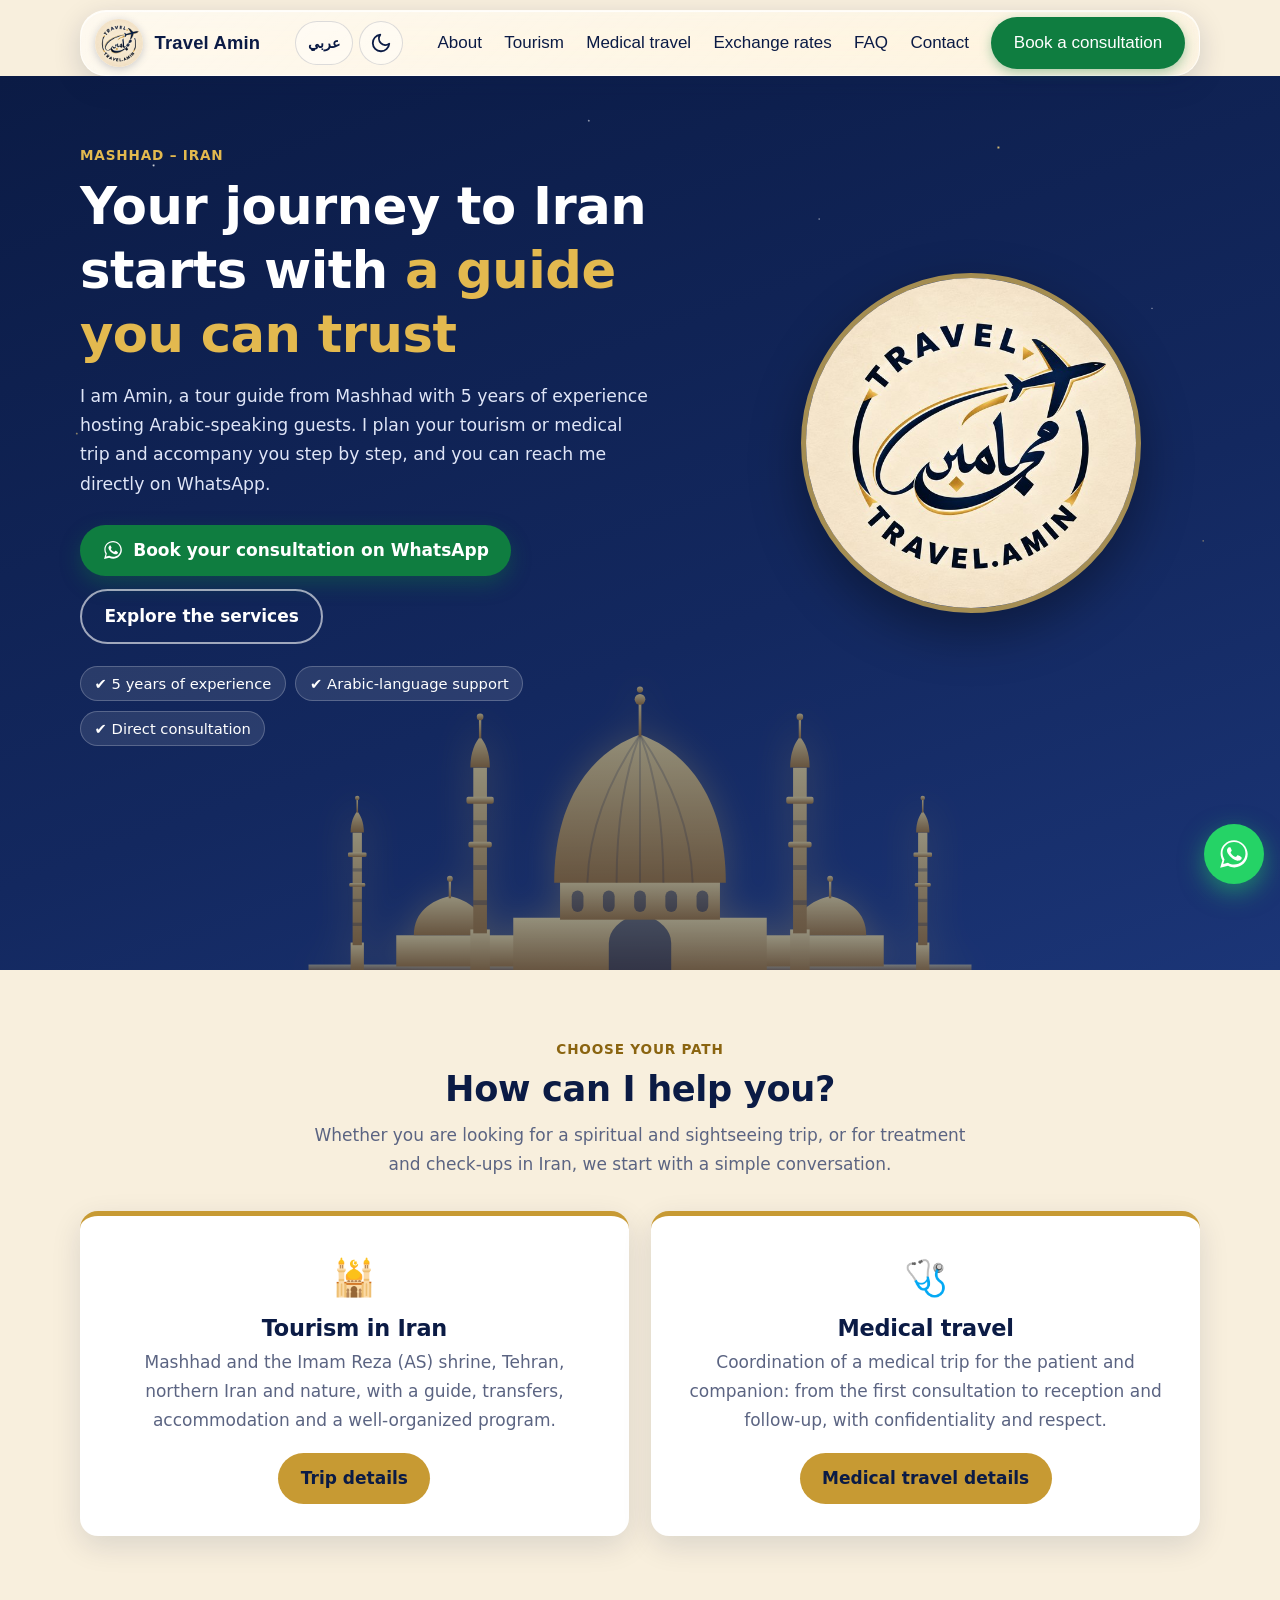
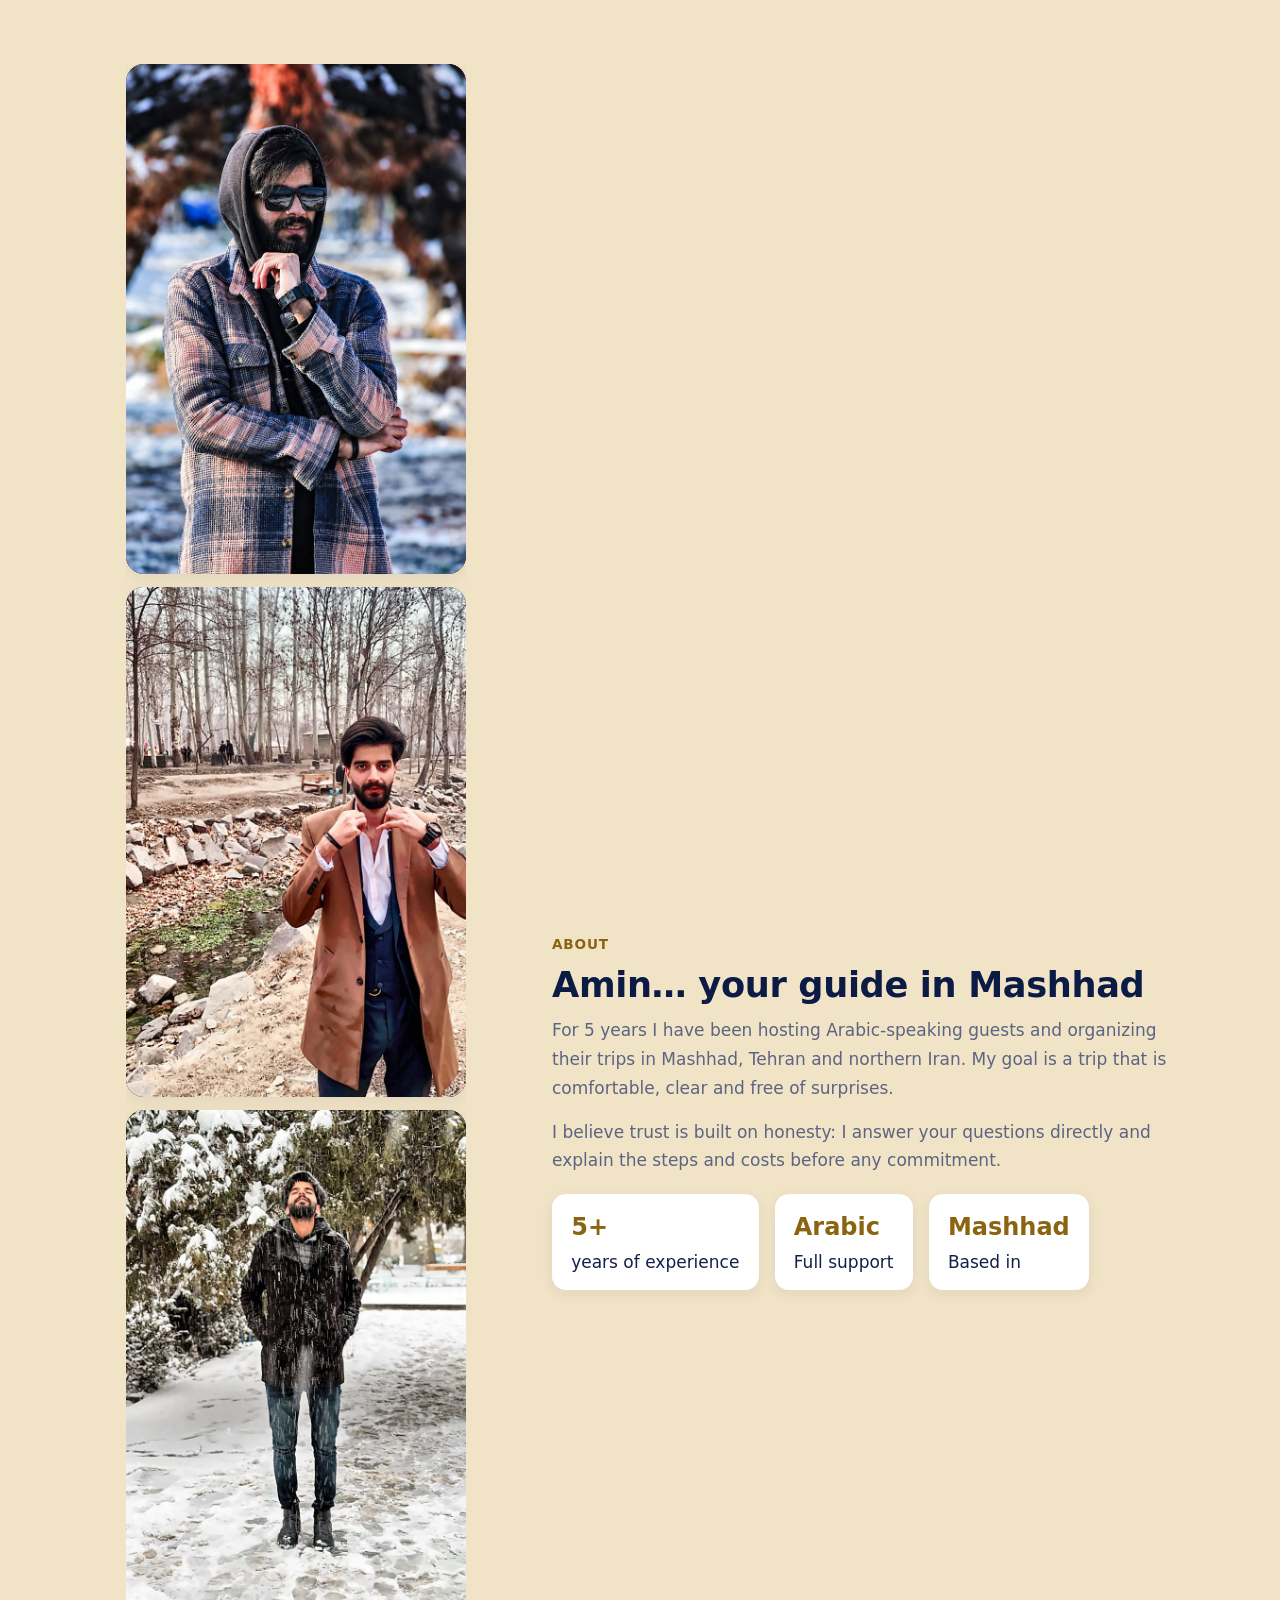
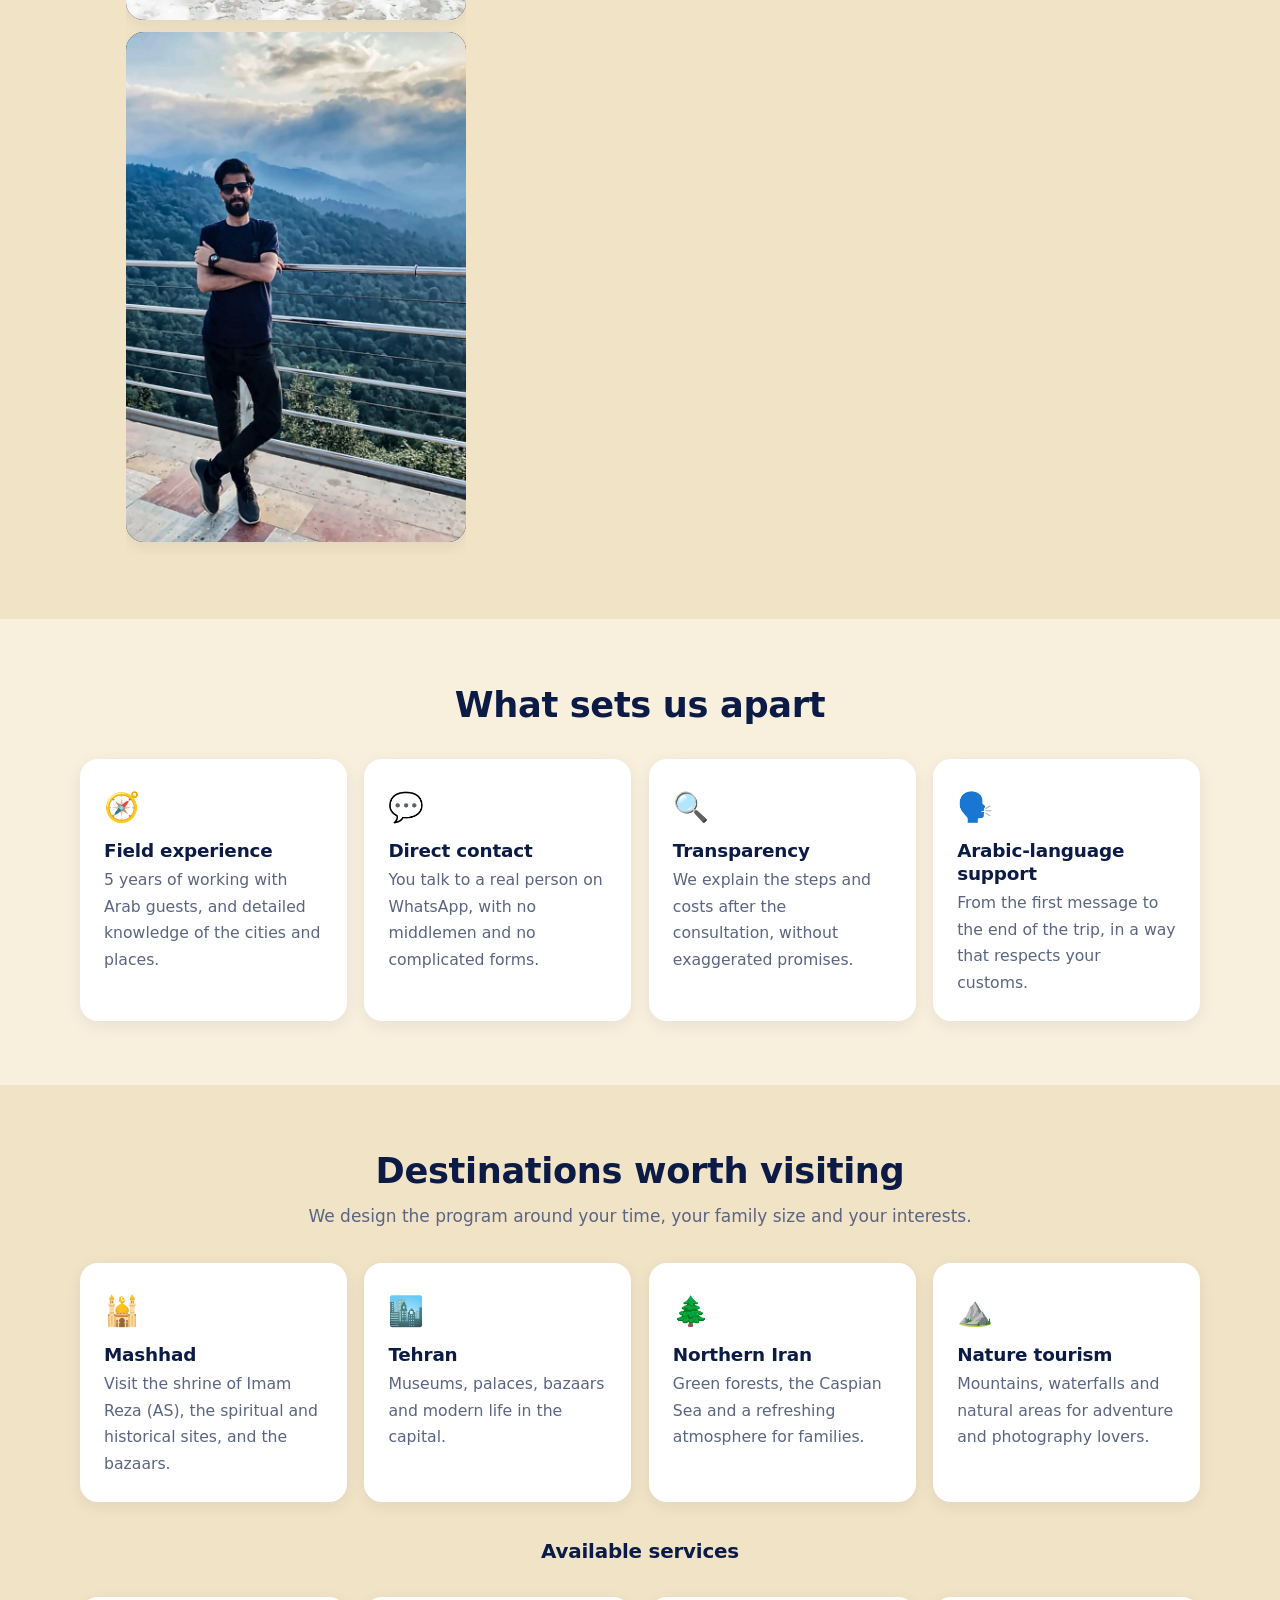
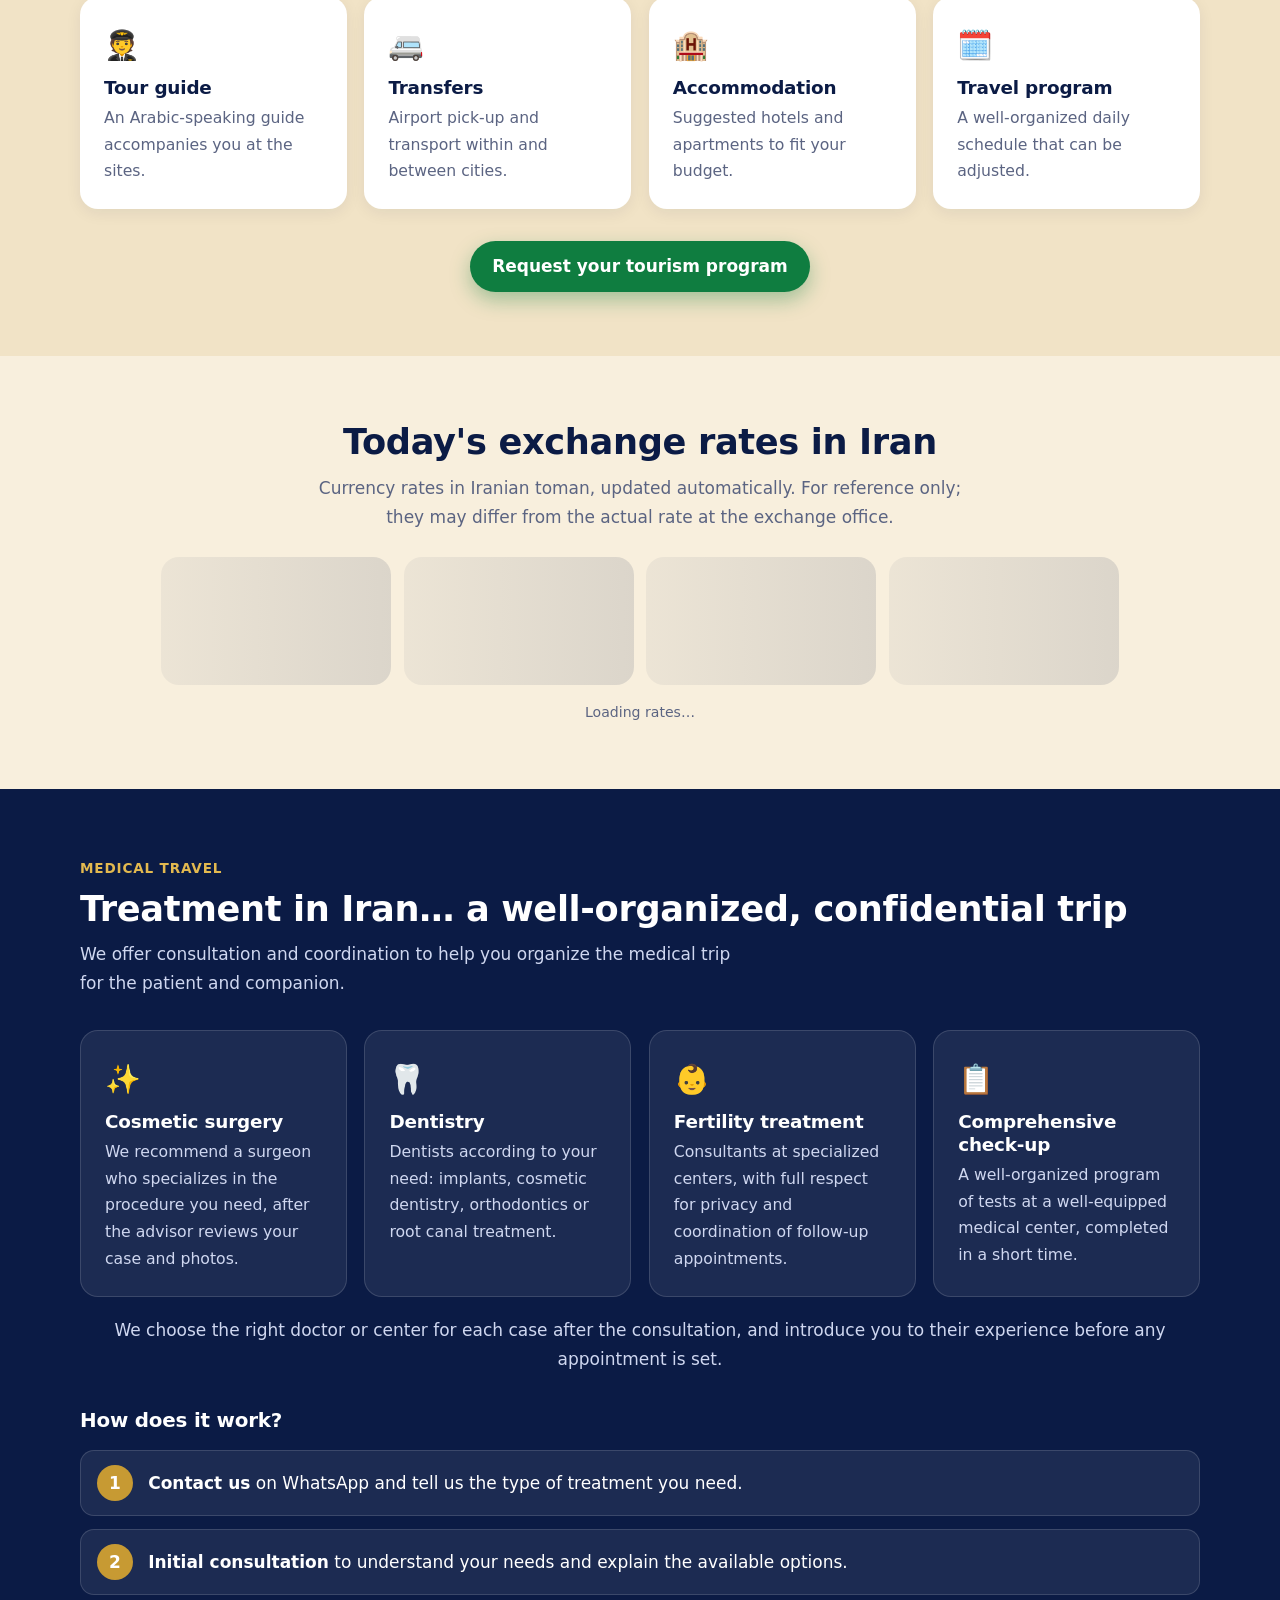
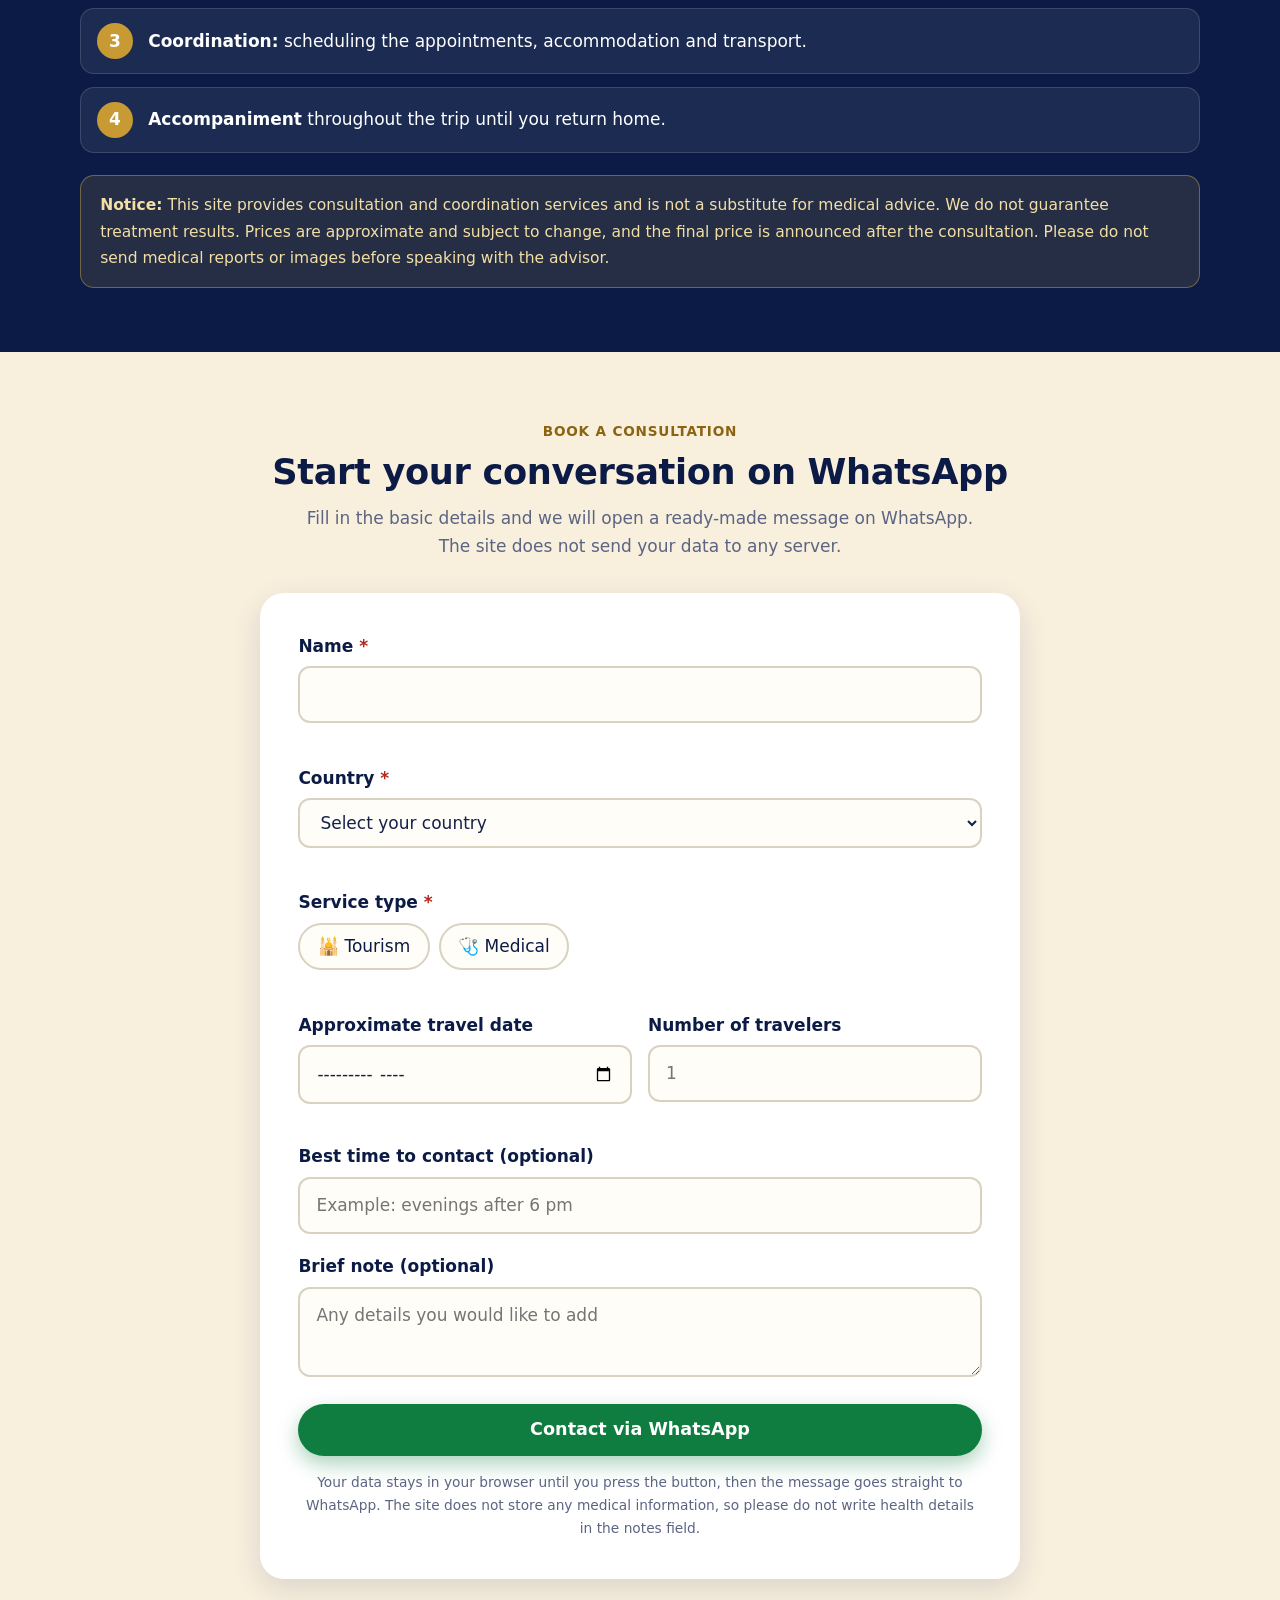
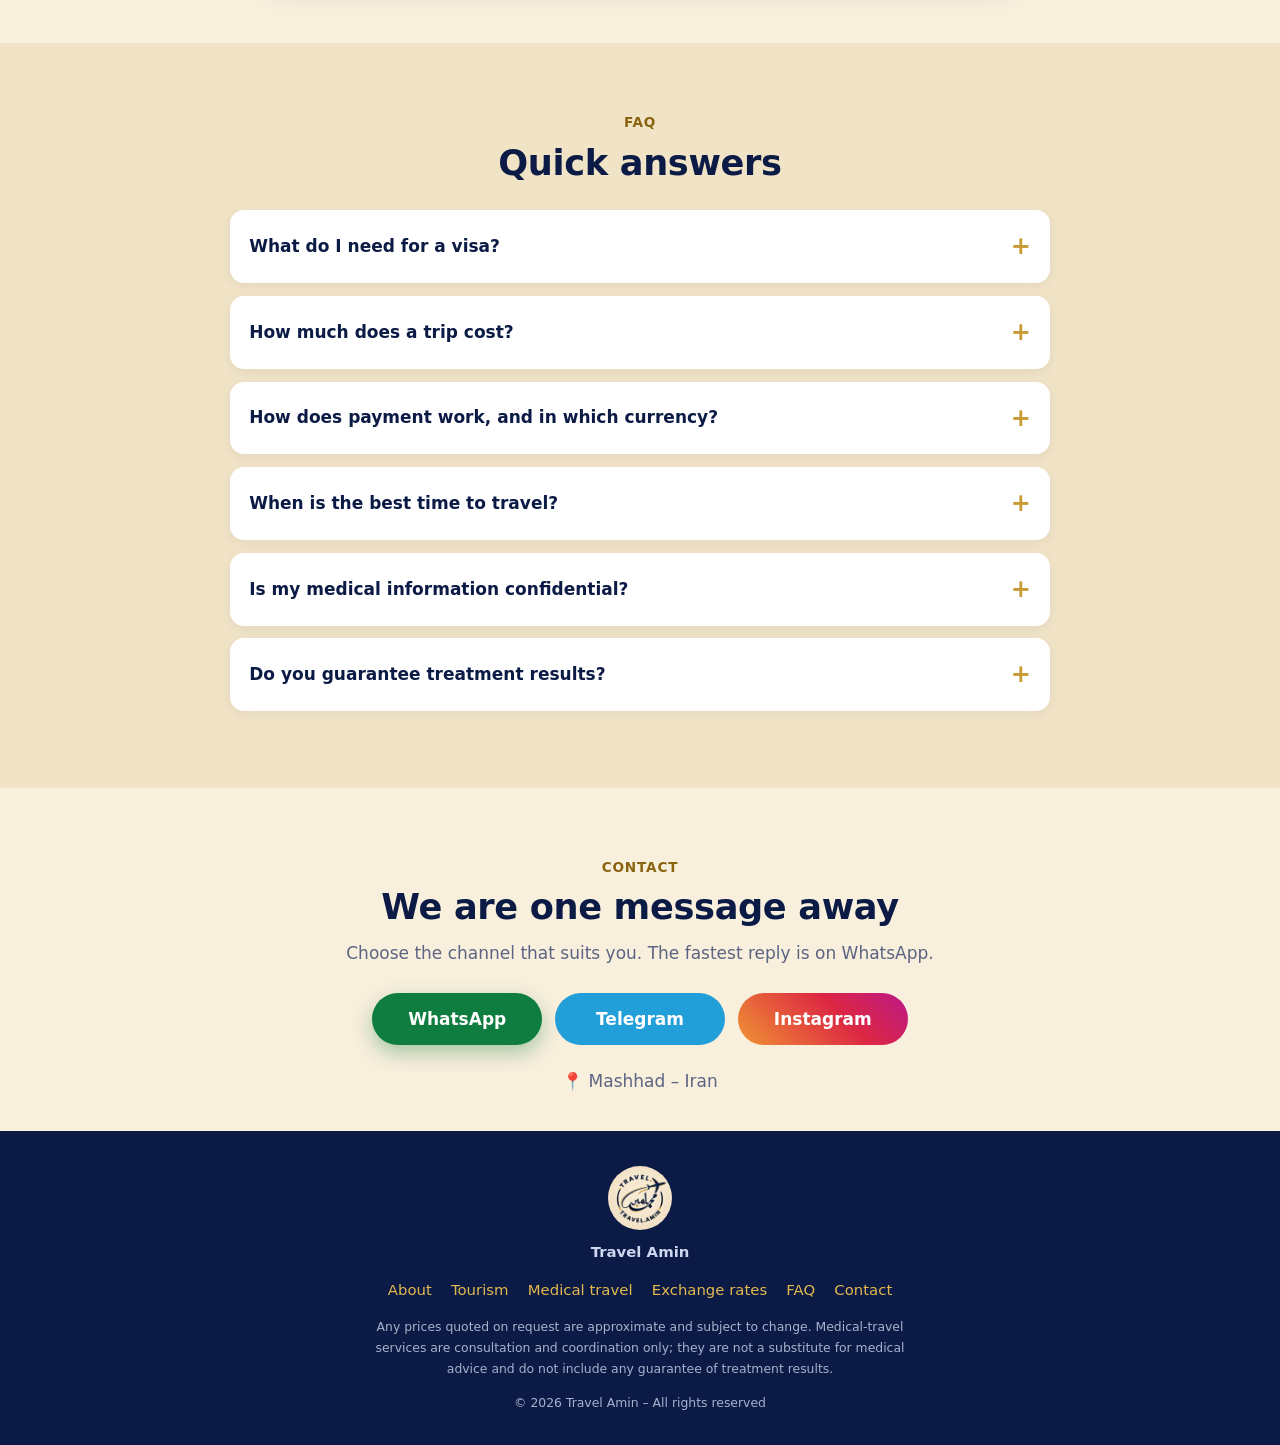
==== en/index.html @ a0639056 "Add files via upload" ====
<!doctype html>
<html lang="en" dir="ltr">
<head>
<meta charset="utf-8">
<meta name="google-site-verification" content="cm3eL5Jy6Xv6FcwjnSOEqMSKHyD1TACXFL0OjEvYumI" />
<meta http-equiv="Content-Security-Policy" content="default-src 'self'; script-src 'self'; style-src 'self' https://fonts.googleapis.com; font-src https://fonts.gstatic.com; img-src 'self' data:; connect-src 'self' https://travelamin-rate.mafia099x.workers.dev; base-uri 'self'; form-action 'none'; object-src 'none'">
<meta name="referrer" content="strict-origin-when-cross-origin">
<meta name="viewport" content="width=device-width, initial-scale=1, viewport-fit=cover">
<title>Tour Guide in Mashhad | Medical Travel in Iran – Travel Amin</title>
<meta name="description" content="Amin, a tour guide from Mashhad with 5 years of experience. Tourism and medical travel in Iran for Arabic-speaking travelers, with direct consultation on WhatsApp.">
<link rel="canonical" href="https://travel4iran.github.io/Travel-Amin/en/" />
<link rel="alternate" hreflang="ar" href="https://travel4iran.github.io/Travel-Amin/">
<link rel="alternate" hreflang="en" href="https://travel4iran.github.io/Travel-Amin/en/">
<link rel="alternate" hreflang="x-default" href="https://travel4iran.github.io/Travel-Amin/">
<meta property="og:type" content="website">
<meta property="og:title" content="Travel Amin | Tourism & Medical Travel in Iran">
<meta property="og:description" content="Plan your tourism or medical trip to Iran with a guide from Mashhad, and get in touch directly on WhatsApp.">
<meta property="og:url" content="https://travel4iran.github.io/Travel-Amin/en/">
<meta property="og:site_name" content="Travel Amin">
<meta property="og:image" content="https://travel4iran.github.io/Travel-Amin/assets/img/og.jpg">
<meta property="og:image:width" content="1200">
<meta property="og:image:height" content="630">
<meta property="og:image:alt" content="Travel Amin – Tour guide in Mashhad">
<meta name="twitter:card" content="summary_large_image">
<meta name="twitter:title" content="Travel Amin | Tourism & Medical Travel in Iran">
<meta name="twitter:description" content="Plan your tourism or medical trip to Iran with a guide from Mashhad, and get in touch directly on WhatsApp.">
<meta name="twitter:image" content="https://travel4iran.github.io/Travel-Amin/assets/img/og.jpg">
<meta property="og:locale" content="en_US">
<meta property="og:locale:alternate" content="ar_AR">
<meta name="theme-color" content="#0B1B45" id="metaTheme">
<script src="../assets/js/theme-init.js?v=20261108"></script>
<link rel="icon" type="image/png" href="../assets/img/favicon.png">
<link rel="apple-touch-icon" href="../assets/img/apple-touch-icon.png">
<link rel="preconnect" href="https://fonts.googleapis.com">
<link rel="preconnect" href="https://fonts.gstatic.com" crossorigin>
<link href="https://fonts.googleapis.com/css2?family=Plus+Jakarta+Sans:wght@400;500;700;800&family=Tajawal:wght@400;500;700;800&display=swap" rel="stylesheet">
<script type="application/ld+json">
{
  "@context": "https://schema.org",
  "@graph": [
    {
      "@type": "TravelAgency",
      "@id": "https://travel4iran.github.io/Travel-Amin/en/#agency",
      "name": "Travel Amin",
      "alternateName": "Travel.Amin",
      "description": "Tourism and medical-travel services in Iran for Arabic-speaking travelers",
      "url": "https://travel4iran.github.io/Travel-Amin/en/",
      "logo": "https://travel4iran.github.io/Travel-Amin/assets/img/logo.jpg",
      "image": "https://travel4iran.github.io/Travel-Amin/assets/img/og.jpg",
      "knowsLanguage": "ar",
      "telephone": "+989395464608",
      "contactPoint": {
        "@type": "ContactPoint",
        "contactType": "customer service",
        "telephone": "+989395464608",
        "availableLanguage": "Arabic"
      },
      "areaServed": "IR",
      "address": {
        "@type": "PostalAddress",
        "addressLocality": "Mashhad",
        "addressCountry": "IR"
      },
      "sameAs": [
        "https://instagram.com/travel.amin",
        "https://t.me/travel_amin"
      ]
    },
    {
      "@type": "Person",
      "@id": "https://travel4iran.github.io/Travel-Amin/en/#person",
      "name": "Amin",
      "jobTitle": "Tour guide",
      "worksFor": {
        "@id": "https://travel4iran.github.io/Travel-Amin/en/#agency"
      }
    }
  ]
}
</script>
  <script type="application/ld+json">
{
  "@context": "https://schema.org",
  "@type": "FAQPage",
  "mainEntity": [
    {
      "@type": "Question",
      "name": "What do I need for a visa?",
      "acceptedAnswer": {
        "@type": "Answer",
        "text": "Entry requirements vary by nationality and may change, so we explain what is required for your country when you get in touch and help you prepare the documents."
      }
    },
    {
      "@type": "Question",
      "name": "How much does a trip cost?",
      "acceptedAnswer": {
        "@type": "Answer",
        "text": "We do not list fixed prices on the site because the cost depends on the duration, the services and the number of people. We will send you a clear offer on WhatsApp after the consultation."
      }
    },
    {
      "@type": "Question",
      "name": "How does payment work, and in which currency?",
      "acceptedAnswer": {
        "@type": "Answer",
        "text": "We agree on the payment method and currency clearly with you once the program is settled, and before any commitment."
      }
    },
    {
      "@type": "Question",
      "name": "When is the best time to travel?",
      "acceptedAnswer": {
        "@type": "Answer",
        "text": "It depends on the destination and the type of trip. Tell us what you prefer and we will suggest the most suitable time."
      }
    },
    {
      "@type": "Question",
      "name": "Is my medical information confidential?",
      "acceptedAnswer": {
        "@type": "Answer",
        "text": "We respect your privacy. The site does not store any medical information, and we ask you not to send reports or images before speaking with the advisor on WhatsApp."
      }
    },
    {
      "@type": "Question",
      "name": "Do you guarantee treatment results?",
      "acceptedAnswer": {
        "@type": "Answer",
        "text": "No. We provide consultation and coordination only; medical decisions and results are the responsibility of the treating doctor and center."
      }
    }
  ]
}
</script>
<link rel="stylesheet" href="../assets/css/style.css?v=20261108">
</head>
<body>
<div id="intro" role="status" aria-live="polite" aria-label="Preparing your trip" dir="ltr">
  <button class="in-skip" id="inSkip" type="button" dir="ltr">Skip</button>
  <div class="in-stars"></div>
  <div class="in-stage in-route" id="inRoute">
    <div class="in-logo" id="inLogoWrap">
      <svg viewBox="0 0 120 120" aria-hidden="true"><circle cx="60" cy="60" r="56" fill="none" stroke="rgba(255,255,255,.16)" stroke-width="3"/><circle id="inRing" cx="60" cy="60" r="56" fill="none" stroke="#E3B94F" stroke-width="3.5" stroke-linecap="round" stroke-dasharray="351.86" stroke-dashoffset="351.86" transform="rotate(-90 60 60)"/></svg>
      <img id="inLogo" src="../assets/img/logo.jpg" alt="Travel Amin" width="90" height="90">
    </div>
    <p class="in-title" id="inTitle" dir="ltr">Preparing your trip to Iran…</p>
    <div class="in-cards">
      <div class="ap ap-from" dir="ltr"><span class="ap-lab">Departure</span><b class="ap-code" id="fromCode">---</b><span class="ap-name" id="fromName"></span><span class="ap-time" id="fromTime">--:--</span></div>
      <div class="ap ap-to" id="toCard" dir="ltr"><span class="ap-lab">Arrival</span><b class="ap-code" id="toCode">MHD</b><span class="ap-name" id="toName">Mashhad International Airport</span><span class="ap-time" id="toTime">--:--</span></div>
    </div>
    <svg class="in-path" viewBox="0 0 360 150" aria-hidden="true">
      <path id="inArc" d="M24 122 Q180 -38 336 122" fill="none" stroke="rgba(255,255,255,.28)" stroke-width="2" stroke-dasharray="3 7" stroke-linecap="round"/>
      <path id="inTrail" d="M24 122 Q180 -38 336 122" fill="none" stroke="#E3B94F" stroke-width="3" stroke-linecap="round"/>
      <circle cx="24" cy="122" r="5" fill="#F3D27A"/><circle cx="336" cy="122" r="5" fill="none" stroke="#F3D27A" stroke-width="2"/>
      <g id="inPlane"><path d="M-11 0 L-4 -2.2 L-1 -10 L3 -10 L1.6 -2.2 L10 -1.2 L13 0 L10 1.2 L1.6 2.2 L3 10 L-1 10 L-4 2.2 Z" fill="#fff"/></g>
    </svg>
    <div class="in-pct"><span id="inNum">0</span><small>%</small></div>
    <div class="in-bar"><i id="inBar"></i></div>
  </div>
  <div class="in-stage in-pass" aria-hidden="true">
    <div class="pp" id="pp">
      <div class="pp-page">
        <div class="pp-h">VISAS</div>
        <div class="pp-ln"></div><div class="pp-ln s"></div><div class="pp-ln"></div>
        <div class="stamp" id="stamp"><div class="s1">IRAN</div><div class="s2">ENTRY</div><div class="s3">MASHHAD INT'L AIRPORT</div><div class="s4" id="stampDate">--</div></div>
        <div class="pp-mrz">P&lt;TRAVEL&lt;&lt;AMIN&lt;&lt;&lt;&lt;&lt;&lt;&lt;&lt;&lt;&lt;&lt;&lt;&lt;&lt;&lt;&lt;&lt;<br>MHD0000000&lt;0IRN&lt;&lt;&lt;&lt;&lt;&lt;&lt;&lt;&lt;&lt;&lt;&lt;&lt;&lt;&lt;</div>
      </div>
      <div class="pp-cover">
        <img id="ppLogo" class="pp-logo" alt="Travel Amin Logo" width="96" height="96">
        <b>PASSPORT</b><span>Travel Passport</span>
      </div>
    </div>
    <p class="in-welcome" dir="ltr">Welcome to Iran</p>
  </div>
</div>

<a class="skip" href="#main">Skip to content</a>

<header class="site">
  <div class="container nav">
    <a class="brand" href="#top" aria-label="Travel Amin – Home">
      <img src="../assets/img/logo.jpg" alt="Travel Amin logo" width="48" height="48">
      <span>Travel Amin</span>
    </a>
    <div class="nav-actions">
      <a class="lang-btn" id="langBtn" href="../?lang=ar" hreflang="ar" lang="ar" aria-label="النسخة العربية">عربي</a>
      <button class="theme-btn" id="themeBtn" type="button" aria-label="Toggle dark mode" aria-pressed="false">
        <svg class="moon" width="22" height="22" viewBox="0 0 24 24" fill="none" stroke="currentColor" stroke-width="2" stroke-linecap="round" stroke-linejoin="round" aria-hidden="true"><path d="M21 12.8A9 9 0 1 1 11.2 3a7 7 0 0 0 9.8 9.8z"/></svg>
        <svg class="sun" width="22" height="22" viewBox="0 0 24 24" fill="none" stroke="currentColor" stroke-width="2" stroke-linecap="round" aria-hidden="true"><circle cx="12" cy="12" r="4"/><path d="M12 2v2M12 20v2M4.900 4.900l1.400 1.400M17.700 17.700l1.400 1.400M2 12h2M20 12h2M4.900 19.100l1.400-1.400M17.700 6.300l1.400-1.400"/></svg>
      </button>
      <button class="burger" id="burger" aria-label="Menu" aria-expanded="false" aria-controls="menu"><span></span></button>
    </div>
    <ul class="menu" id="menu">
  <li><a href="#about">About</a></li>
  <li><a href="#tourism">Tourism</a></li>
  <li><a href="#medical">Medical travel</a></li>
  <li><a href="#rates">Exchange rates</a></li>
  <li><a href="#faq">FAQ</a></li>
  <li><a href="#contact">Contact</a></li>
  <li><a class="btn btn-wa" href="#booking" data-wa-open>Book a consultation</a></li>
    </ul>
  </div>
</header>

<main id="main">
<!-- HERO -->
<section class="hero" id="top">
  <svg class="skyline" viewBox="0 0 800 304" aria-hidden="true" focusable="false" xmlns="http://www.w3.org/2000/svg">
  <defs>
    <linearGradient id="gd" x1="0" y1="0" x2="0" y2="1"><stop offset="0" stop-color="#FBE08A"/><stop offset="1" stop-color="#A9751F"/></linearGradient>
    <g id="mnr">
      <rect x="-10" y="262" width="20" height="42" fill="url(#gd)"/>
      <rect x="-7" y="96" width="14" height="170" fill="url(#gd)"/>
      <rect x="-7" y="150" width="14" height="5" fill="#0A1330" opacity=".28"/>
      <rect x="-7" y="196" width="14" height="5" fill="#0A1330" opacity=".28"/>
      <rect x="-7" y="232" width="14" height="5" fill="#0A1330" opacity=".28"/>
      <rect x="-14" y="126" width="28" height="7" rx="2" fill="url(#gd)"/>
      <rect x="-12" y="172" width="24" height="6" rx="2" fill="url(#gd)"/>
      <path d="M-10 96 C-10 80 -5 70 0 64 C5 70 10 80 10 96 Z" fill="url(#gd)"/>
      <rect x="-1.2" y="46" width="2.4" height="20" fill="url(#gd)"/>
      <circle cx="0" cy="44" r="3.4" fill="url(#gd)"/>
    </g>
  </defs>
  <!-- ground -->
  <rect x="60" y="298" width="680" height="6" fill="url(#gd)" opacity=".7"/>
  <!-- outer minarets -->
  <use href="#mnr" transform="translate(110 304) scale(.68) translate(0 -304)"/>
  <use href="#mnr" transform="translate(690 304) scale(.68) translate(0 -304)"/>
  <!-- side wings + small domes -->
  <rect x="150" y="268" width="130" height="32" fill="url(#gd)"/>
  <rect x="520" y="268" width="130" height="32" fill="url(#gd)"/>
  <path d="M168 268 C168 244 186 232 205 228 C224 232 242 244 242 268 Z" fill="url(#gd)"/>
  <path d="M558 268 C558 244 576 232 595 228 C614 232 632 244 632 268 Z" fill="url(#gd)"/>
  <rect x="203.8" y="212" width="2.4" height="18" fill="url(#gd)"/><circle cx="205" cy="210" r="3" fill="url(#gd)"/>
  <rect x="593.8" y="212" width="2.4" height="18" fill="url(#gd)"/><circle cx="595" cy="210" r="3" fill="url(#gd)"/>
  <!-- main minarets -->
  <use href="#mnr" transform="translate(236 0)"/>
  <use href="#mnr" transform="translate(564 0)"/>
  <!-- central body + iwan -->
  <rect x="270" y="250" width="260" height="54" fill="url(#gd)"/>
  <path d="M368 304 V276 Q368 256 400 244 Q432 256 432 276 V304 Z" fill="#0A1330" opacity=".6"/>
  <!-- drum -->
  <rect x="318" y="212" width="164" height="40" fill="url(#gd)"/>
  <g fill="#0A1330" opacity=".5">
    <rect x="330" y="222" width="12" height="22" rx="6"/><rect x="362" y="222" width="12" height="22" rx="6"/>
    <rect x="394" y="222" width="12" height="22" rx="6"/><rect x="426" y="222" width="12" height="22" rx="6"/>
    <rect x="458" y="222" width="12" height="22" rx="6"/>
  </g>
  <!-- main dome -->
  <path d="M312 214 C312 130 350 80 400 62 C450 80 488 130 488 214 Z" fill="url(#gd)"/>
  <g fill="none" stroke="#0A1330" stroke-opacity=".2" stroke-width="2">
    <path d="M400 62 V214"/>
    <path d="M400 62 C382 108 376 160 376 214"/><path d="M400 62 C418 108 424 160 424 214"/>
    <path d="M400 62 C366 112 348 160 346 214"/><path d="M400 62 C434 112 452 160 454 214"/>
  </g>
  <rect x="398.6" y="28" width="2.8" height="36" fill="url(#gd)"/>
  <circle cx="400" cy="26" r="5.5" fill="url(#gd)"/>
  <circle cx="400" cy="16" r="3.2" fill="url(#gd)"/>
</svg>
  <div class="container hero-grid">
    <div>
      <span class="eyebrow u1">Mashhad – Iran</span>
      <h1>Your journey to Iran starts with <em>a guide you can trust</em></h1>
      <p>I am Amin, a tour guide from Mashhad with 5 years of experience hosting Arabic-speaking guests. I plan your tourism or medical trip and accompany you step by step, and you can reach me directly on WhatsApp.</p>
      <div class="cta">
        <a class="btn btn-wa" href="#booking" data-wa-open>
          <svg width="22" height="22" viewBox="0 0 32 32" fill="#fff" aria-hidden="true"><path d="M16 3C9 3 3.4 8.6 3.4 15.5c0 2.3.6 4.4 1.7 6.3L3 29l7.4-1.9c1.8 1 3.8 1.500 5.900 1.500h.1c6.900 0 12.500-5.600 12.500-12.500S23 3 16 3zm0 22.900c-1.900 0-3.700-.5-5.300-1.500l-.4-.2-4.400 1.100 1.200-4.300-.3-.4a10.300 10.300 0 0 1-1.600-5.500C5.200 9.300 10 4.800 16 4.800s10.800 4.600 10.800 10.700S21.900 25.900 16 25.900zm5.900-7.700c-.3-.2-1.900-.9-2.200-1-.3-.1-.5-.2-.7.200s-.8 1-1 1.200c-.2.200-.4.200-.7.100-.3-.2-1.400-.5-2.600-1.600-1-.9-1.600-1.900-1.800-2.300-.2-.3 0-.5.100-.7l.5-.6c.2-.2.200-.3.300-.5.100-.2.100-.4 0-.6l-1-2.300c-.2-.6-.5-.5-.7-.5h-.6c-.2 0-.6.100-.9.400s-1.200 1.200-1.200 2.800 1.200 3.300 1.400 3.500c.2.200 2.400 3.700 5.800 5.100.8.400 1.500.6 2 .7.800.3 1.600.2 2.200.1.700-.1 1.900-.8 2.200-1.500.3-.7.300-1.400.2-1.500-.1-.1-.3-.2-.7-.4z"/></svg>
          Book your consultation on WhatsApp</a>
        <a class="btn btn-line" href="#paths">Explore the services</a>
      </div>
      <div class="badges"><span>✔ 5 years of experience</span><span>✔ Arabic-language support</span><span>✔ Direct consultation</span></div>
    </div>
    <img class="hero-logo" fetchpriority="high" src="../assets/img/logo.jpg" alt="Travel Amin logo: an airplane and Arabic calligraphy" width="340" height="340">
  </div>
</section>

<!-- PATHS -->
<section id="paths">
  <div class="container center">
    <span class="eyebrow">Choose your path</span>
    <h2>How can I help you?</h2>
    <p class="lead">Whether you are looking for a spiritual and sightseeing trip, or for treatment and check-ups in Iran, we start with a simple conversation.</p>
    <div class="paths">
      <article class="path">
        <div class="ico" aria-hidden="true">🕌</div>
        <h3>Tourism in Iran</h3>
        <p>Mashhad and the Imam Reza (AS) shrine, Tehran, northern Iran and nature, with a guide, transfers, accommodation and a well-organized program.</p>
        <a class="btn btn-gold" href="#tourism">Trip details</a>
      </article>
      <article class="path">
        <div class="ico" aria-hidden="true">🩺</div>
        <h3>Medical travel</h3>
        <p>Coordination of a medical trip for the patient and companion: from the first consultation to reception and follow-up, with confidentiality and respect.</p>
        <a class="btn btn-gold" href="#medical">Medical travel details</a>
      </article>
    </div>
  </div>
</section>

<!-- ABOUT -->
<section class="alt" id="about">
  <div class="container about">
    <div class="pwrap"><div class="pstack">
      <figure class="card pcard"><img src="../assets/img/amin-1.jpg" alt="Amin – photo 1" width="340" height="510" draggable="false"></figure>
      <figure class="card pcard"><img src="../assets/img/amin-2.jpg" alt="Amin – photo 2" width="340" height="510" draggable="false" loading="lazy"></figure>
      <figure class="card pcard"><img src="../assets/img/amin-3.jpg" alt="Amin – photo 3" width="340" height="510" draggable="false" loading="lazy"></figure>
      <figure class="card pcard"><img src="../assets/img/amin-4.jpg" alt="Amin – photo 4" width="340" height="510" draggable="false" loading="lazy"></figure>
    </div></div>
    <div>
      <span class="eyebrow">About</span>
      <h2>Amin… your guide in Mashhad</h2>
      <p>For 5 years I have been hosting Arabic-speaking guests and organizing their trips in Mashhad, Tehran and northern Iran. My goal is a trip that is comfortable, clear and free of surprises.</p>
      <p>I believe trust is built on honesty: I answer your questions directly and explain the steps and costs before any commitment.</p>
      <div class="stats">
        <div class="stat"><b>5+</b>years of experience</div>
        <div class="stat"><b>Arabic</b>Full support</div>
        <div class="stat"><b>Mashhad</b>Based in</div>
      </div>
    </div>
  </div>
</section>

<!-- WHY -->
<section id="why">
  <div class="container center">
    <h2>What sets us apart</h2>
    <div class="grid g4 u2">
      <div class="card"><span class="ico" aria-hidden="true">🧭</span><h3>Field experience</h3><p>5 years of working with Arab guests, and detailed knowledge of the cities and places.</p></div>
      <div class="card"><span class="ico" aria-hidden="true">💬</span><h3>Direct contact</h3><p>You talk to a real person on WhatsApp, with no middlemen and no complicated forms.</p></div>
      <div class="card"><span class="ico" aria-hidden="true">🔍</span><h3>Transparency</h3><p>We explain the steps and costs after the consultation, without exaggerated promises.</p></div>
      <div class="card"><span class="ico" aria-hidden="true">🗣️</span><h3>Arabic-language support</h3><p>From the first message to the end of the trip, in a way that respects your customs.</p></div>
    </div>
  </div>
</section>

<!-- TOURISM -->
<section class="alt" id="tourism">
  <div class="container">
    <h2 class="u3">Destinations worth visiting</h2>
    <p class="lead u4">We design the program around your time, your family size and your interests.</p>
    <div class="grid g4">
      <div class="card"><span class="ico" aria-hidden="true">🕌</span><h3>Mashhad</h3><p>Visit the shrine of Imam Reza (AS), the spiritual and historical sites, and the bazaars.</p></div>
      <div class="card"><span class="ico" aria-hidden="true">🏙️</span><h3>Tehran</h3><p>Museums, palaces, bazaars and modern life in the capital.</p></div>
      <div class="card"><span class="ico" aria-hidden="true">🌲</span><h3>Northern Iran</h3><p>Green forests, the Caspian Sea and a refreshing atmosphere for families.</p></div>
      <div class="card"><span class="ico" aria-hidden="true">⛰️</span><h3>Nature tourism</h3><p>Mountains, waterfalls and natural areas for adventure and photography lovers.</p></div>
    </div>
    <h3 class="u5">Available services</h3>
    <div class="grid g4">
      <div class="card"><span class="ico" aria-hidden="true">🧑‍✈️</span><h3>Tour guide</h3><p>An Arabic-speaking guide accompanies you at the sites.</p></div>
      <div class="card"><span class="ico" aria-hidden="true">🚐</span><h3>Transfers</h3><p>Airport pick-up and transport within and between cities.</p></div>
      <div class="card"><span class="ico" aria-hidden="true">🏨</span><h3>Accommodation</h3><p>Suggested hotels and apartments to fit your budget.</p></div>
      <div class="card"><span class="ico" aria-hidden="true">🗓️</span><h3>Travel program</h3><p>A well-organized daily schedule that can be adjusted.</p></div>
    </div>
    <p class="center u6"><a class="btn btn-wa" href="#booking" data-wa-open data-pick="tourism">Request your tourism program</a></p>
  </div>
</section>

<!-- RATES -->
<section id="rates">
  <div class="container center">
    <h2>Today's exchange rates in Iran</h2>
    <p class="lead">Currency rates in Iranian toman, updated automatically. For reference only; they may differ from the actual rate at the exchange office.</p>
    <div class="rates-grid" id="ratesGrid" aria-live="polite">
      <div class="rate card sk"></div><div class="rate card sk"></div><div class="rate card sk"></div><div class="rate card sk"></div>
    </div>
    <p class="rates-meta" id="ratesMeta">Loading rates…</p>
    <button class="btn btn-line rates-retry hidden" id="ratesRetry" type="button">Try again</button>
  </div>
</section>

<!-- MEDICAL -->
<section class="dark" id="medical">
  <div class="container">
    <span class="eyebrow u1">Medical travel</span>
    <h2>Treatment in Iran… a well-organized, confidential trip</h2>
    <p class="lead">We offer consultation and coordination to help you organize the medical trip for the patient and companion.</p>
    <div class="grid g4">
      <div class="card"><span class="ico" aria-hidden="true">✨</span><h3>Cosmetic surgery</h3><p>We recommend a surgeon who specializes in the procedure you need, after the advisor reviews your case and photos.</p></div>
      <div class="card"><span class="ico" aria-hidden="true">🦷</span><h3>Dentistry</h3><p>Dentists according to your need: implants, cosmetic dentistry, orthodontics or root canal treatment.</p></div>
      <div class="card"><span class="ico" aria-hidden="true">👶</span><h3>Fertility treatment</h3><p>Consultants at specialized centers, with full respect for privacy and coordination of follow-up appointments.</p></div>
      <div class="card"><span class="ico" aria-hidden="true">📋</span><h3>Comprehensive check-up</h3><p>A well-organized program of tests at a well-equipped medical center, completed in a short time.</p></div>
    </div>
    <p class="center u7">We choose the right doctor or center for each case after the consultation, and introduce you to their experience before any appointment is set.</p>
    <h3 class="u8">How does it work?</h3>
    <ol class="steps">
      <li><b>Contact us</b> on WhatsApp and tell us the type of treatment you need.</li>
      <li><b>Initial consultation</b> to understand your needs and explain the available options.</li>
      <li><b>Coordination:</b> scheduling the appointments, accommodation and transport.</li>
      <li><b>Accompaniment</b> throughout the trip until you return home.</li>
    </ol>
    <div class="notice"><b>Notice:</b> This site provides consultation and coordination services and is not a substitute for medical advice. We do not guarantee treatment results. Prices are approximate and subject to change, and the final price is announced after the consultation. Please do not send medical reports or images before speaking with the advisor.</div>
    
  </div>
</section>

<!-- BOOKING -->
<section id="booking">
  <div class="container center">
    <span class="eyebrow">Book a consultation</span>
    <h2>Start your conversation on WhatsApp</h2>
    <p class="lead">Fill in the basic details and we will open a ready-made message on WhatsApp. The site does not send your data to any server.</p>
    <form class="form-wrap u2" id="bookForm" novalidate aria-label="Consultation booking form">
      <div class="field">
        <label for="name">Name <span class="req">*</span></label>
        <input id="name" name="name" type="text" autocomplete="name" maxlength="60" aria-describedby="e-name">
        <div class="err" id="e-name" role="alert"></div>
      </div>
      <div class="field">
        <label for="country">Country <span class="req">*</span></label>
        <select id="country" name="country" aria-describedby="e-country">
          <option value="">Select your country</option>
          <option>Iraq</option><option>Kuwait</option><option>Oman</option><option>Qatar</option>
          <option>Bahrain</option><option>United Arab Emirates</option><option>Saudi Arabia</option><option>Lebanon</option>
          <option>Yemen</option><option>Syria</option><option>Jordan</option><option>Egypt</option><option>Other</option>
        </select>
        <div class="err" id="e-country" role="alert"></div>
      </div>
      <div class="field">
        <span class="lbl" id="l-type">Service type <span class="req">*</span></span>
        <div class="chips" role="radiogroup" aria-labelledby="l-type" id="g-type">
          <button type="button" class="chip" role="radio" aria-checked="false" data-v="tourism">🕌 Tourism</button>
          <button type="button" class="chip" role="radio" aria-checked="false" data-v="medical">🩺 Medical</button>
        </div>
        <div class="err" id="e-type" role="alert"></div>
      </div>
      <div class="field hidden" id="f-topic">
        <span class="lbl" id="l-topic">Topic <span class="req">*</span></span>
        <div class="chips" role="radiogroup" aria-labelledby="l-topic" id="g-topic"></div>
        <input id="other" type="text" maxlength="80" placeholder="Write the topic briefly" class="hidden u9" aria-label="Other topic">
        <div class="err" id="e-topic" role="alert"></div>
      </div>
      <div class="row">
        <div class="field">
          <label for="date">Approximate travel date</label>
          <input id="date" type="month">
        </div>
        <div class="field">
          <label for="people">Number of travelers</label>
          <input id="people" type="number" min="1" max="50" inputmode="numeric" placeholder="1" aria-describedby="e-people">
          <div class="err" id="e-people" role="alert"></div>
        </div>
      </div>
      <div class="field">
        <label for="besttime">Best time to contact (optional)</label>
        <input id="besttime" type="text" maxlength="50" placeholder="Example: evenings after 6 pm">
      </div>
      <div class="field">
        <label for="note">Brief note (optional)</label>
        <textarea id="note" maxlength="400" placeholder="Any details you would like to add"></textarea>
      </div>
      <div class="warn hidden" id="medwarn"><b>Notice:</b> Do not send medical reports or images before speaking with the advisor.</div>
      <button class="btn btn-wa u10" type="submit">Contact via WhatsApp</button>
      <div class="fallback hidden" id="fallback" aria-live="polite">
        If WhatsApp does not open automatically, you can:
        <div>
          <a class="btn btn-wa" id="fb-web" target="_blank" rel="noopener" href="#">WhatsApp Web</a>
          <a class="btn btn-tg" href="https://t.me/travel_amin" target="_blank" rel="noopener">Telegram</a>
          <button type="button" class="btn btn-line" id="fb-copy">Copy number</button>
        </div>
      </div>
      <p class="privacy-note">Your data stays in your browser until you press the button, then the message goes straight to WhatsApp. The site does not store any medical information, so please do not write health details in the notes field.</p>
    </form>
  </div>
</section>

<!-- FAQ -->
<section class="alt" id="faq">
  <div class="container u11">
    <div class="center"><span class="eyebrow">FAQ</span><h2>Quick answers</h2></div>
    <div class="u12">
      <details><summary>What do I need for a visa?</summary><p>Entry requirements vary by nationality and may change, so we explain what is required for your country when you get in touch and help you prepare the documents.</p></details>
      <details><summary>How much does a trip cost?</summary><p>We do not list fixed prices on the site because the cost depends on the duration, the services and the number of people. We will send you a clear offer on WhatsApp after the consultation.</p></details>
      <details><summary>How does payment work, and in which currency?</summary><p>We agree on the payment method and currency clearly with you once the program is settled, and before any commitment.</p></details>
      <details><summary>When is the best time to travel?</summary><p>It depends on the destination and the type of trip. Tell us what you prefer and we will suggest the most suitable time.</p></details>
      <details><summary>Is my medical information confidential?</summary><p>We respect your privacy. The site does not store any medical information, and we ask you not to send reports or images before speaking with the advisor on WhatsApp.</p></details>
      <details><summary>Do you guarantee treatment results?</summary><p>No. We provide consultation and coordination only; medical decisions and results are the responsibility of the treating doctor and center.</p></details>
    </div>
  </div>
</section>

<!-- CONTACT -->
<section id="contact">
  <div class="container center">
    <span class="eyebrow">Contact</span>
    <h2>We are one message away</h2>
    <p class="lead">Choose the channel that suits you. The fastest reply is on WhatsApp.</p>
    <div class="contact-list">
      <a class="btn btn-wa" href="#" data-wa-direct rel="noopener" target="_blank">WhatsApp</a>
      <a class="btn btn-tg" href="https://t.me/travel_amin" target="_blank" rel="noopener">Telegram</a>
      <a class="btn btn-ig" href="https://instagram.com/travel.amin" target="_blank" rel="noopener">Instagram</a>
    </div>
    <p class="u13">📍 Mashhad – Iran</p>
  </div>
</section>
</main>

<footer>
  <div class="container">
    <img src="../assets/img/logo.jpg" alt="Travel Amin Logo" width="64" height="64" loading="lazy" class="u14">
    <strong>Travel Amin</strong>
    <div class="foot-links">
  <a href="#about">About</a><a href="#tourism">Tourism</a><a href="#medical">Medical travel</a><a href="#rates">Exchange rates</a><a href="#faq">FAQ</a><a href="#contact">Contact</a>
    </div>
    <small>Any prices quoted on request are approximate and subject to change. Medical-travel services are consultation and coordination only; they are not a substitute for medical advice and do not include any guarantee of treatment results.</small>
    <small>© <span id="yr">2026</span> Travel Amin – All rights reserved</small>
  </div>
</footer>

<a class="fab" href="#" data-wa-direct target="_blank" rel="noopener" aria-label="Contact via WhatsApp">
  <svg viewBox="0 0 32 32" aria-hidden="true"><path d="M16 3C9 3 3.400 8.600 3.400 15.500c0 2.300.6 4.400 1.700 6.300L3 29l7.400-1.900c1.800 1 3.800 1.500 5.900 1.500h.1c6.900 0 12.500-5.600 12.500-12.500S23 3 16 3zm0 22.900c-1.900 0-3.700-.5-5.300-1.500l-.4-.2-4.400 1.100 1.200-4.300-.3-.4a10.300 10.300 0 0 1-1.600-5.500C5.200 9.300 10 4.800 16 4.800s10.800 4.600 10.800 10.700S21.900 25.900 16 25.900zm5.900-7.700c-.3-.2-1.900-.9-2.200-1-.3-.1-.5-.2-.7.200s-.8 1-1 1.200c-.2.200-.4.200-.7.100-.3-.2-1.400-.5-2.600-1.600-1-.9-1.600-1.900-1.800-2.300-.2-.3 0-.5.100-.7l.5-.6c.2-.2.200-.3.300-.5.100-.2.100-.4 0-.6l-1-2.300c-.2-.6-.5-.5-.7-.5h-.6c-.2 0-.6.100-.9.400s-1.200 1.200-1.200 2.800 1.200 3.300 1.400 3.500c.2.200 2.400 3.700 5.800 5.100.8.400 1.500.6 2 .7.800.3 1.600.2 2.200.1.700-.1 1.900-.8 2.200-1.500.3-.7.300-1.400.2-1.500-.1-.1-.3-.2-.7-.4z"/></svg>
</a>



<script src="../assets/js/lang.js?v=20261108" defer></script>
<script src="../assets/js/config.js?v=20261108" defer></script>
<script src="../assets/js/intro.js?v=20261108" defer></script>
<script src="../assets/js/main.js?v=20261108" defer></script>
<script src="../assets/js/rates.js?v=20261108" defer></script>
</body>
</html>
---- assets/css/style.css ----
:root{
  --navy:#0B1B45; --navy-2:#13285f; --gold:#C79A33; --gold-2:#E3B94F;
  --cream:#F8EFDD; --cream-2:#F1E3C6; --ink:#142048; --muted:#5b6482;
  --wa:#25D366; --wa-d:#1ebe5b; --wa-btn:#0f7d40; --wa-btn-d:#0b6a35; --gold-text:#8a6410; --white:#fff; --err:#b3261e;
  --radius:18px; --shadow:0 10px 30px rgba(11,27,69,.12);
}
*{box-sizing:border-box;margin:0}
html{scroll-behavior:smooth;scroll-padding-top:100px; overflow-x: hidden;}
body{font-family:"Tajawal","Segoe UI",Tahoma,Arial,sans-serif;background:var(--cream);color:var(--ink);line-height:1.8;font-size:17px;-webkit-text-size-adjust:100%; overflow-x: clip;}
img{max-width:100%;display:block}
a{color:inherit}
.container{width:min(1120px,100% - 2rem);margin-inline:auto}
section{padding-block:4rem}
h1,h2,h3{line-height:1.4;color:var(--navy);font-weight:800}
h2{font-size:clamp(1.55rem,4.5vw,2.2rem);margin-bottom:.6rem}
.eyebrow{display:inline-block;color:var(--gold-text);font-weight:700;letter-spacing:.02em;margin-bottom:.4rem}
.lead{color:var(--muted);max-width:60ch}
.center{text-align:center}.center .lead{margin-inline:auto}
.btn{display:inline-flex;align-items:center;justify-content:center;gap:.55rem;min-height:48px;padding:.7rem 1.4rem;border-radius:999px;border:0;font:inherit;font-weight:700;cursor:pointer;text-decoration:none;transition:transform .15s,background .2s,box-shadow .2s}
.btn:active{transform:scale(.98)}
.btn-wa{background:var(--wa-btn);color:#fff;box-shadow:0 8px 20px rgba(15,125,64,.35)}
.btn-wa:hover{background:var(--wa-btn-d)}
.btn-gold{background:var(--gold);color:#0B1B45}
.btn-gold:hover{background:#b3892b}
.btn-line{background:transparent;color:var(--navy);border:2px solid var(--navy)}
.btn-line:hover{background:var(--navy);color:#fff}
:focus-visible{outline:3px solid var(--gold-2);outline-offset:3px}
.skip{position:absolute;inset-inline-start:1rem;top:-60px;background:var(--navy);color:#fff;padding:.6rem 1rem;border-radius:8px;z-index:100}
.skip:focus{top:.6rem}

/* header */
header.site{position:sticky;top:calc(10px + env(safe-area-inset-top,0px));z-index:50;width:min(1120px,100% - 20px);margin:calc(10px + env(safe-area-inset-top,0px)) auto 0;border-radius:26px;
  background:linear-gradient(135deg,rgba(255,255,255,.62),rgba(255,255,255,.28));
  -webkit-backdrop-filter:blur(18px) saturate(170%);backdrop-filter:blur(18px) saturate(170%);
  border:1px solid rgba(255,255,255,.65);
  box-shadow:0 8px 28px rgba(11,27,69,.16),inset 0 1px 0 rgba(255,255,255,.8)}
header.site .nav{width:100%;padding-inline:.9rem;min-height:64px}
.brand img{box-shadow:0 2px 8px rgba(11,27,69,.2)}
.menu a.btn{box-shadow:0 4px 12px rgba(15,125,64,.35);color:#fff}
.menu li:last-child a.btn{text-align:center}
.nav{display:flex;align-items:center;justify-content:space-between;gap:1rem;min-height:68px}
.brand{display:flex;align-items:center;gap:.7rem;text-decoration:none;font-weight:800;color:var(--navy)}
.brand img{width:48px;height:48px;border-radius:50%;object-fit:cover}
.brand span{font-size:1.15rem;letter-spacing:.01em}
.menu{display:flex;align-items:center;gap:1.4rem;list-style:none;padding:0}
.menu a{text-decoration:none;font-weight:500;color:var(--navy)}
.menu a:hover{color:var(--gold)}
.burger{display:none;background:none;border:0;width:48px;height:48px;border-radius:12px;cursor:pointer}
.burger span,.burger span::before,.burger span::after{display:block;width:24px;height:2.5px;background:var(--navy);border-radius:2px;position:relative;margin:auto;content:""}
.burger span::before{position:absolute;top:-8px;inset-inline-start:0}
.burger span::after{position:absolute;top:8px;inset-inline-start:0}
@media(max-width:860px){
  .burger{display:block}
  
  .menu{
    position:absolute;
    inset-inline:0;
    top:calc(100% + 8px);
    background:rgba(248,239,221,.985);
    -webkit-backdrop-filter:blur(18px) saturate(170%);
    backdrop-filter:blur(18px) saturate(170%);
    border:1px solid rgba(255,255,255,.7);
    border-radius:22px;
    flex-direction:column;
    align-items:stretch;
    gap:0;
    padding:.5rem 1rem 1rem;
    box-shadow:0 12px 30px rgba(11,27,69,.2);
    
    /* تنظیمات جدید برای انیمیشن */
    display:flex; 
    opacity:0;
    visibility:hidden;
    pointer-events:none;
    transform:translateY(-15px) scale(0.98);
    transition:opacity 0.3s ease, transform 0.3s cubic-bezier(0.2, 0.8, 0.2, 1), visibility 0.3s;
    transform-origin:top center;
    
    max-height:calc(100vh - 120px);
    overflow-y:auto;
    overscroll-behavior:contain;
    -webkit-overflow-scrolling:touch;
  }
  
  .menu.open{
    opacity:1;
    visibility:visible;
    pointer-events:auto;
    transform:translateY(0) scale(1);
  }
  
  /* استایل‌های داخلی منو (خط‌کشی‌ها و دکمه‌ها) */
  .menu li a{display:block;padding:.85rem .4rem;border-bottom:1px solid rgba(11,27,69,.07)}
  .menu li:last-child a{border:0;margin-top:.6rem}
  .hide-m{display:none}
}

/* hero */
.hero{background:linear-gradient(160deg,var(--navy) 0%,var(--navy-2) 60%,#1b3577 100%);color:#fff;padding-block:3.5rem 10.6rem;position:relative;overflow:hidden}
.hero::before{content:"";position:absolute;inset:0;pointer-events:none;z-index:0;background:
 radial-gradient(1.6px 1.6px at 12% 10%,rgba(255,255,255,.85),transparent),
 radial-gradient(1.2px 1.2px at 28% 22%,rgba(255,255,255,.6),transparent),
 radial-gradient(1.8px 1.8px at 78% 8%,rgba(243,210,122,.9),transparent),
 radial-gradient(1.2px 1.2px at 90% 26%,rgba(255,255,255,.55),transparent),
 radial-gradient(1.4px 1.4px at 6% 40%,rgba(243,210,122,.7),transparent),
 radial-gradient(1.2px 1.2px at 64% 16%,rgba(255,255,255,.6),transparent),
 radial-gradient(1.4px 1.4px at 46% 5%,rgba(255,255,255,.7),transparent),
 radial-gradient(1.2px 1.2px at 94% 52%,rgba(243,210,122,.6),transparent)}
.skyline{position:absolute;left:50%;bottom:0;transform:translateX(-50%);width:100%;max-width:none;height:auto;opacity:.6;pointer-events:none;z-index:0;filter:drop-shadow(0 0 18px rgba(227,185,79,.4))}
@media(min-width:861px){.hero{padding-block:4rem 14rem}.skyline{width:min(780px,70%);opacity:.55}}
.hero-grid{display:grid;grid-template-columns:1.15fr .85fr;gap:2.5rem;align-items:center;position:relative;z-index:1}
.hero h1{color:#fff;font-size:clamp(1.9rem,6vw,3.2rem);margin-bottom:1rem}
.hero h1 em{font-style:normal;color:var(--gold-2)}
.hero p{color:#dfe5f7;max-width:52ch;margin-bottom:1.6rem;font-size:1.08rem}
.hero .cta{display:flex;flex-wrap:wrap;gap:.8rem}
.hero .btn-line{color:#fff;border-color:rgba(255,255,255,.6)}
.hero .btn-line:hover{background:#fff;color:var(--navy)}
.hero-logo{justify-self:center;width:min(340px,80%);height:auto;aspect-ratio:1/1;object-fit:cover;border-radius:50%;box-shadow:0 20px 50px rgba(0,0,0,.35);border:5px solid rgba(227,185,79,.7)}
.badges{display:flex;flex-wrap:wrap;gap:.6rem;margin-top:1.4rem}
.badges span{background:rgba(255,255,255,.1);border:1px solid rgba(255,255,255,.22);padding:.25rem .85rem;border-radius:999px;font-size:.92rem}
@media(max-width:860px){.hero-grid{grid-template-columns:1fr;text-align:center}.hero p{margin-inline:auto}.hero .cta,.badges{justify-content:center}.hero-logo{order:-1;width:200px}}

/* paths */
.paths{display:grid;grid-template-columns:repeat(2,1fr);gap:1.4rem;margin-top:2rem}
.path{background:#fff;border-radius:var(--radius);padding:2rem;box-shadow:var(--shadow);border-top:5px solid var(--gold);position:relative}
.path .ico{font-size:2.2rem;margin-bottom:.4rem}
.path h3{font-size:1.4rem;margin-bottom:.4rem}
.path p{color:var(--muted);margin-bottom:1.1rem}
@media(max-width:700px){.paths{grid-template-columns:1fr}}

/* cards */
.grid{display:grid;gap:1.1rem;margin-top:2rem}
.g4{grid-template-columns:repeat(4,1fr)}.g3{grid-template-columns:repeat(3,1fr)}.g2{grid-template-columns:repeat(2,1fr)}
@media(max-width:900px){.g4{grid-template-columns:repeat(2,1fr)}.g3{grid-template-columns:repeat(2,1fr)}}
@media(max-width:700px){.g4:not(.stack),.g3:not(.stack){grid-template-columns:1fr}}
.stack{display:block!important;position:relative;z-index:0;isolation:isolate;margin-top:2rem;touch-action:pan-y;-webkit-user-select:none;user-select:none; overflow: hidden !important; padding-bottom: 30px; max-width: 100vw;}
.stack>.card{position:absolute;inset-inline:0;top:0;margin:0;transition:transform .35s cubic-bezier(.2,.8,.2,1),opacity .3s;will-change:transform;touch-action:pan-y;cursor:grab;box-shadow:0 10px 26px rgba(11,27,69,.16);border:1px solid rgba(11,27,69,.06)}
.stack>.card.drag{transition:none;cursor:grabbing}
.dark .stack>.card{background:#1b3070;border-color:rgba(255,255,255,.15)}
.dots{display:flex;justify-content:center;gap:.45rem;margin-top:.3rem}
.dots i{width:8px;height:8px;border-radius:50%;background:rgba(11,27,69,.2);transition:all .2s}
.dots i.on{width:22px;border-radius:6px;background:var(--gold)}
.dark .dots i{background:rgba(255,255,255,.3)}
.dark .dots i.on{background:var(--gold-2)}
.swipe-hint{text-align:center;font-size:.85rem;color:var(--muted);margin-top:.5rem}
.dark .swipe-hint{color:#cfd7f0}
.snav{display:flex;align-items:center;justify-content:center;gap:.9rem;margin-top:.3rem;direction:ltr}
.snav .dots{margin-top:0}
.snb{width:40px;height:40px;border-radius:50%;border:1px solid rgba(11,27,69,.18);background:rgba(255,255,255,.55);color:var(--navy);display:grid;place-items:center;cursor:pointer;transition:transform .15s,background .2s}
.snb:active{transform:scale(.9)}
.dark .snb{border-color:rgba(255,255,255,.25);background:rgba(255,255,255,.08);color:var(--gold-2)}
[data-theme="dark"] .snb{border-color:rgba(255,255,255,.22);background:rgba(255,255,255,.08);color:var(--gold-2)}
@media(min-width:701px){.snav,.dots,.swipe-hint{display:none}}
@media(max-width:560px){.g2{grid-template-columns:1fr}}
.card{background:#fff;border-radius:var(--radius);padding:1.5rem;box-shadow:0 4px 16px rgba(11,27,69,.07)}
.card h3{font-size:1.15rem;margin-bottom:.35rem}
.card p{color:var(--muted);font-size:.98rem}
.card .ico{font-size:1.8rem;display:block;margin-bottom:.4rem}
.alt{background:var(--cream-2)}
.dark{background:var(--navy);color:#fff}
.dark h2,.dark h3{color:#fff}.dark .lead{color:#cfd7f0}
.dark .card{background:rgba(255,255,255,.07);box-shadow:none;border:1px solid rgba(255,255,255,.14)}
.dark .card p{color:#cfd7f0}

/* about */
.about{display:grid;grid-template-columns:.8fr 1.2fr;gap:2.5rem;align-items:center}
.pwrap{width:100%;max-width:340px;margin-inline:auto; overflow: hidden; position: relative; transform: translateZ(0);}
.pcard{padding:0;margin:0 0 .8rem;overflow:hidden;border-radius:var(--radius);background:#000}
.pcard img{display:block;width:100%;max-width:100%;aspect-ratio:2/3;object-fit:cover;border-radius:0;box-shadow:none;margin:0;-webkit-user-drag:none;pointer-events:none}
.pstack.stack{margin-top:0; overflow: hidden; border-radius: var(--radius);}
.pstack.stack>.pcard{margin:0}
@media(min-width:701px){.pstack~.snav{display:flex}.pstack~.snav .dots{display:flex}.pstack~.swipe-hint{display:block}}
.about>img{border-radius:var(--radius);box-shadow:var(--shadow);aspect-ratio:2/3;object-fit:cover;width:100%;max-width:340px;margin-inline:auto}
.about p{margin-bottom:.9rem;color:var(--muted)}
.stats{display:flex;gap:1rem;flex-wrap:wrap;margin-top:1.2rem}
.stat{background:#fff;border-radius:14px;padding:.8rem 1.2rem;box-shadow:0 4px 14px rgba(11,27,69,.07)}
.stat b{display:block;font-size:1.5rem;color:var(--gold-text)}
@media(max-width:760px){.about{grid-template-columns:1fr;text-align:center}.stats{justify-content:center}}

/* steps */
.steps{counter-reset:s;list-style:none;padding:0}
.steps li{counter-increment:s;position:relative;padding:1.1rem 1rem;padding-inline-start:4.2rem;background:rgba(255,255,255,.07);border:1px solid rgba(255,255,255,.14);border-radius:14px;margin-bottom:.8rem}
.steps li::before{content:counter(s);position:absolute;inset-inline-start:1rem;inset-inline-end:auto;top:50%;transform:translateY(-50%);width:36px;height:36px;border-radius:50%;background:var(--gold);color:#fff;font-weight:800;display:grid;place-items:center}
.notice{background:#fff8e6;border:1px solid #ecd59a;border-radius:14px;padding:1rem 1.2rem;color:#6a5319;font-size:.97rem;margin-top:1.4rem}
.dark .notice{background:rgba(227,185,79,.12);border-color:rgba(227,185,79,.4);color:#f3dfa5}

/* form */
.form-wrap{background:#fff;border-radius:24px;box-shadow:var(--shadow);padding:clamp(1.2rem,4vw,2.4rem);max-width:760px;margin:2rem auto 0}
.field{margin-bottom:1.15rem}
label,.lbl{display:block;font-weight:700;margin-bottom:.35rem;color:var(--navy)}
.req{color:var(--err)}
input,select,textarea{width:100%;font:inherit;padding:.75rem 1rem;border:2px solid #d9d2c0;border-radius:12px;background:#fffdf8;color:var(--ink);min-height:48px}
input:focus,select:focus,textarea:focus{border-color:var(--gold);outline:none}
textarea{min-height:90px;resize:vertical}
.row{display:grid;grid-template-columns:1fr 1fr;gap:1rem}
@media(max-width:560px){.row{grid-template-columns:1fr}}
.chips{display:flex;flex-wrap:wrap;gap:.55rem}
.chip{min-height:44px;padding:.45rem 1.1rem;border-radius:999px;border:2px solid #d9d2c0;background:#fffdf8;font:inherit;font-weight:500;cursor:pointer;color:var(--navy)}
.chip[aria-checked="true"]{background:var(--navy);border-color:var(--navy);color:#fff}
.chip:hover{border-color:var(--gold)}
.err{color:var(--err);font-size:.9rem;margin-top:.3rem;min-height:1.2em}
.invalid{border-color:var(--err)!important}
.hidden{display:none!important}
.warn{background:#fff3f0;border:1px solid #f0c3ba;color:#8a2a1c;padding:.8rem 1rem;border-radius:12px;margin-bottom:1.1rem;font-size:.95rem}
.fallback{margin-top:1rem;padding:1rem;background:var(--cream);border-radius:14px;font-size:.95rem}
.fallback .btn{min-height:44px;margin:.3rem .2rem 0 0;padding:.45rem 1rem}
.privacy-note{font-size:.86rem;color:var(--muted);margin-top:.9rem;text-align:center}

/* faq */
details{background:#fff;border-radius:14px;margin-bottom:.8rem;box-shadow:0 3px 12px rgba(11,27,69,.06)}
summary{cursor:pointer;padding:1rem 1.2rem;font-weight:700;color:var(--navy);list-style:none;display:flex;justify-content:space-between;gap:1rem;align-items:center;min-height:52px}
summary::-webkit-details-marker{display:none}
summary::after{content:"+";font-size:1.5rem;color:var(--gold);transition:transform .2s}
details[open] summary::after{content:"–"}
details p{padding:0 1.2rem 1.1rem;color:var(--muted)}

/* contact */
.contact-list{display:flex;flex-wrap:wrap;gap:.8rem;justify-content:center;margin-top:1.6rem}
.contact-list .btn{min-width:170px}
.btn-ig{background:linear-gradient(45deg,#f09433,#dc2743 60%,#bc1888);color:#fff}
.btn-tg{background:#229ED9;color:#fff}

#contact{padding-bottom:2.2rem}
@media(max-width:700px){body>footer{padding-bottom:calc(5.4rem + env(safe-area-inset-bottom,0px))}}
footer{background:var(--navy);color:#cfd7f0;padding-block:2.2rem calc(2rem + env(safe-area-inset-bottom,0px));text-align:center;font-size:.93rem}
footer a{color:var(--gold-2);text-decoration:none}
.foot-links{display:flex;flex-wrap:wrap;gap:1.2rem;justify-content:center;margin:.8rem 0}
footer small{display:block;max-width:70ch;margin:.8rem auto 0;opacity:.8}

/* floating wa */
.fab{position:fixed;inset-inline-start:16px;bottom:calc(16px + env(safe-area-inset-bottom,0px));z-index:60;width:60px;height:60px;border-radius:50%;background:var(--wa);display:grid;place-items:center;box-shadow:0 8px 24px rgba(37,211,102,.5);text-decoration:none}
.fab svg{width:34px;height:34px;fill:#fff}

/* theme toggle */
.nav-actions{display:flex;align-items:center;gap:.35rem}
.theme-btn{width:44px;height:44px;border-radius:50%;border:1px solid rgba(11,27,69,.14);background:rgba(255,255,255,.4);color:var(--navy);cursor:pointer;display:grid;place-items:center;transition:background .2s,transform .15s}
.theme-btn:active{transform:scale(.94)}
.theme-btn .sun{display:none}
[data-theme="dark"] .theme-btn .sun{display:block}
[data-theme="dark"] .theme-btn .moon{display:none}

/* language switch */
.lang-btn{display:inline-flex;align-items:center;justify-content:center;min-width:44px;height:44px;padding:0 .7rem;border-radius:999px;border:1px solid rgba(11,27,69,.14);background:rgba(255,255,255,.4);color:var(--navy);font-weight:700;font-size:.9rem;line-height:1;text-decoration:none;transition:background .2s,transform .15s}
.lang-btn:hover{background:rgba(255,255,255,.7)}
.lang-btn:active{transform:scale(.94)}
.brand span{white-space:nowrap}
@media(max-width:400px){.nav{gap:.4rem}header.site .nav{padding-inline:.6rem}.brand span{font-size:1rem}.nav-actions{gap:.2rem}.burger{width:44px}}

/* English (LTR) version: Plus Jakarta Sans for Latin text */
html[lang="en"] body{font-family:"Plus Jakarta Sans","Segoe UI",system-ui,-apple-system,Roboto,Arial,sans-serif;line-height:1.7}
html[lang="en"] h1,html[lang="en"] h2,html[lang="en"] h3{line-height:1.25;letter-spacing:-.01em}
html[lang="en"] .eyebrow{letter-spacing:.06em;text-transform:uppercase;font-size:.85rem}
html[lang="en"] .fab{inset-inline-start:auto;inset-inline-end:16px}
html[lang="en"] .lead{max-width:62ch}

/* ===== dark theme: "Mashhad night" ===== */
[data-theme="dark"]{color-scheme:dark;--cream:#0B1226;--cream-2:#0F1A38;--ink:#E8ECF8;--muted:#A9B3D1;--navy:#EAEFFB;--gold:#E0B552;--gold-2:#F3D27A;--surface:#16224A;--gold-text:#F3D27A;--line:rgba(255,255,255,.12);--shadow:0 10px 30px rgba(0,0,0,.45)}
[data-theme="dark"] header.site{background:linear-gradient(135deg,rgba(26,40,84,.72),rgba(12,20,48,.5));border-color:rgba(255,255,255,.14);box-shadow:0 8px 28px rgba(0,0,0,.45),inset 0 1px 0 rgba(255,255,255,.12)}
[data-theme="dark"] .lang-btn{border-color:rgba(255,255,255,.18);background:rgba(255,255,255,.08);color:var(--gold-2)}
[data-theme="dark"] .lang-btn:hover{background:rgba(255,255,255,.14)}
[data-theme="dark"] .theme-btn{border-color:rgba(255,255,255,.18);background:rgba(255,255,255,.08);color:var(--gold-2)}
[data-theme="dark"] .menu{background:rgba(14,22,52,.985);border-color:rgba(255,255,255,.14)}
[data-theme="dark"] .menu li a{border-bottom-color:rgba(255,255,255,.08)}
@media(min-width:861px){[data-theme="dark"] .menu{background:transparent;border:0}}
[data-theme="dark"] .hero{background:linear-gradient(160deg,#050A1B 0%,#0C1736 60%,#142456 100%)}
[data-theme="dark"] .hero .btn-line:hover{color:#0B1226}
[data-theme="dark"] .btn-line:hover{background:var(--navy);color:#0B1226}
[data-theme="dark"] .card,[data-theme="dark"] .path,[data-theme="dark"] .stat,[data-theme="dark"] details,[data-theme="dark"] .form-wrap{background:var(--surface);box-shadow:0 6px 20px rgba(0,0,0,.35)}
[data-theme="dark"] .stack>.card{background:var(--surface);border-color:var(--line)}
[data-theme="dark"] .dark{background:#060B1C}
[data-theme="dark"] .dark .card{background:rgba(255,255,255,.06);box-shadow:none}
[data-theme="dark"] .dark .stack>.card{background:#12204a;border-color:rgba(255,255,255,.14)}
[data-theme="dark"] input,[data-theme="dark"] select,[data-theme="dark"] textarea{background:#0F1A3C;border-color:rgba(255,255,255,.18);color:var(--ink)}
[data-theme="dark"] select option{background:#0F1A3C;color:var(--ink)}
[data-theme="dark"] input::placeholder,[data-theme="dark"] textarea::placeholder{color:#7f8bb0}
[data-theme="dark"] .chip{background:#0F1A3C;border-color:rgba(255,255,255,.2);color:var(--ink)}
[data-theme="dark"] .chip[aria-checked="true"]{background:var(--gold);border-color:var(--gold);color:#0B1226}
[data-theme="dark"] .notice{background:rgba(227,185,79,.12);border-color:rgba(227,185,79,.4);color:#f3dfa5}
[data-theme="dark"] .warn{background:rgba(255,120,100,.12);border-color:rgba(255,120,100,.4);color:#ffb4a6}
[data-theme="dark"] .fallback{background:rgba(255,255,255,.06)}
[data-theme="dark"] .dots i{background:rgba(255,255,255,.28)}
[data-theme="dark"] .dots i.on{background:var(--gold-2)}
[data-theme="dark"] .swipe-hint{color:#a9b3d1}
[data-theme="dark"] .about img{box-shadow:0 12px 30px rgba(0,0,0,.5)}
[data-theme="dark"] footer{background:#050A1B}
[data-theme="dark"] .err{color:#ff9a8f}
[data-theme="dark"] .req{color:#ff9a8f}
body,header.site,.card,.path,.stat,details,.form-wrap{transition:background-color .3s,color .3s}

/* ===== intro / loading page ===== */
#intro{display:none}
html.intro{overflow:hidden}
html.intro #intro{display:block}
#intro{position:fixed;inset:0;z-index:9999;color:#fff;overflow:hidden;
  background:radial-gradient(120% 90% at 50% 100%,#1b3577 0%,#0C1736 55%,#050A1B 100%);
  clip-path:circle(150% at 50% 50%);transition:clip-path .8s cubic-bezier(.7,0,.3,1)}
#intro.leave{clip-path:circle(0% at 50% 50%)}
.in-stars{position:absolute;inset:0;pointer-events:none;background:
 radial-gradient(1.6px 1.6px at 12% 10%,rgba(255,255,255,.85),transparent),
 radial-gradient(1.2px 1.2px at 28% 22%,rgba(255,255,255,.6),transparent),
 radial-gradient(1.8px 1.8px at 78% 8%,rgba(243,210,122,.9),transparent),
 radial-gradient(1.2px 1.2px at 90% 26%,rgba(255,255,255,.55),transparent),
 radial-gradient(1.4px 1.4px at 6% 40%,rgba(243,210,122,.7),transparent),
 radial-gradient(1.4px 1.4px at 46% 5%,rgba(255,255,255,.7),transparent),
 radial-gradient(1.2px 1.2px at 64% 30%,rgba(255,255,255,.5),transparent),
 radial-gradient(1.4px 1.4px at 94% 52%,rgba(243,210,122,.6),transparent)}
.in-sky{position:absolute;left:50%;bottom:0;transform:translateX(-50%);width:min(900px,150%);max-width:none;height:auto;opacity:.22;pointer-events:none;filter:drop-shadow(0 0 16px rgba(227,185,79,.4))}
.in-logo{position:relative;width:108px;height:108px;margin-bottom:.9rem;opacity:0;transform:scale(.7);animation:logoIn .8s .1s cubic-bezier(.2,1.2,.3,1) forwards;transition:filter .6s}
.in-logo svg{position:absolute;inset:0;width:100%;height:100%}
.in-logo img{position:absolute;inset:9px;width:calc(100% - 18px);height:calc(100% - 18px);border-radius:50%;object-fit:cover;box-shadow:0 6px 22px rgba(0,0,0,.45)}
#intro.arrived-all .in-logo{filter:drop-shadow(0 0 16px rgba(227,185,79,.65))}
@keyframes logoIn{to{opacity:1;transform:none}}
@media(max-height:680px){.in-logo{width:80px;height:80px;margin-bottom:.4rem}.in-logo img{inset:7px;width:calc(100% - 14px);height:calc(100% - 14px)}.in-pct{font-size:2.6rem}}
.pp-logo{width:96px;height:96px;border-radius:50%;object-fit:cover;border:2px solid rgba(227,185,79,.75);box-shadow:0 0 22px rgba(227,185,79,.35)}
.in-skip{position:absolute;top:calc(14px + env(safe-area-inset-top,0px));inset-inline-end:14px;z-index:5;background:rgba(255,255,255,.08);border:1px solid rgba(255,255,255,.22);color:#dfe5f7;font:inherit;font-size:.9rem;padding:.35rem 1rem;min-height:40px;border-radius:999px;cursor:pointer}
.in-stage{position:absolute;inset:0;display:flex;flex-direction:column;align-items:center;justify-content:center;padding:1rem;z-index:2;transition:opacity .5s,transform .6s}
.in-title{color:#cfd7f0;font-size:.98rem;margin-bottom:1.3rem;text-align:center;transition:color .4s}
#intro.arrived-all .in-title{color:var(--gold-2)}
.in-cards{width:min(540px,94%);display:flex;justify-content:space-between;gap:.8rem}
.ap{flex:1;max-width:49%;background:rgba(255,255,255,.07);border:1px solid rgba(255,255,255,.16);border-radius:16px;padding:.7rem .6rem;display:flex;flex-direction:column;align-items:center;gap:.12rem;text-align:center;-webkit-backdrop-filter:blur(8px);backdrop-filter:blur(8px)}
.ap-lab{font-size:.74rem;color:var(--gold-2)}
.ap-code{font-size:1.75rem;letter-spacing:.1em;line-height:1.15;font-weight:800}
.ap-name{font-size:.8rem;color:#cfd7f0;line-height:1.35;min-height:2.7em;direction:rtl}
.ap-time{margin-top:.25rem;padding:.08rem .7rem;border-radius:999px;background:rgba(227,185,79,.16);color:var(--gold-2);font-weight:700;font-size:.95rem;font-variant-numeric:tabular-nums;letter-spacing:.04em}
.ap-to .ap-code,.ap-to .ap-name,.ap-to .ap-time{filter:blur(6px);opacity:.5;transition:filter .7s,opacity .7s}
.ap-to.arrived{border-color:rgba(227,185,79,.7);box-shadow:0 0 30px rgba(227,185,79,.28)}
.ap-to.arrived .ap-code,.ap-to.arrived .ap-name,.ap-to.arrived .ap-time{filter:none;opacity:1}
.in-path{width:min(580px,98%);height:auto;overflow:visible;margin-top:.2rem}
.in-pct{font-size:3.2rem;font-weight:800;line-height:1;margin-top:-.9rem;font-variant-numeric:tabular-nums;direction:ltr}
.in-pct small{font-size:.45em;color:var(--gold-2);margin-inline-start:.1em}
.in-bar{width:min(320px,70%);height:4px;border-radius:4px;background:rgba(255,255,255,.14);margin-top:.9rem;overflow:hidden}
.in-bar i{display:block;height:100%;width:0;background:linear-gradient(90deg,var(--gold),var(--gold-2))}
.in-pass{opacity:0;pointer-events:none;transform:scale(.9)}
#intro.phase-pass .in-route{opacity:0;transform:scale(.95)}
#intro.phase-pass .in-pass{opacity:1;transform:none}
.pp{position:relative;width:min(280px,72vw);aspect-ratio:3/4.1;perspective:1200px;filter:drop-shadow(0 24px 40px rgba(0,0,0,.55));transform:translateY(30px);transition:transform .7s cubic-bezier(.2,.8,.2,1)}
#intro.phase-pass .pp{transform:none}
.pp.shake{animation:ppShake .28s linear}
@keyframes ppShake{0%,100%{translate:0 0}25%{translate:-4px 3px}50%{translate:4px -3px}75%{translate:-2px -1px}}
.pp-page{position:absolute;inset:0;border-radius:6px 14px 14px 6px;background:#f3ead2 repeating-linear-gradient(115deg,rgba(11,27,69,.045) 0 2px,transparent 2px 7px);padding:1rem .9rem;color:#2a3558;overflow:hidden;display:flex;flex-direction:column;gap:.45rem;border-left:7px solid #d8c9a0;direction:ltr}
.pp-h{font-weight:800;font-size:.78rem;letter-spacing:.14em;text-align:center;color:#8a7a4a;border-bottom:1px solid rgba(138,122,74,.4);padding-bottom:.35rem}
.pp-ln{height:7px;border-radius:4px;background:rgba(42,53,88,.12)}
.pp-ln.s{width:60%}
.pp-mrz{margin-top:auto;font-family:ui-monospace,Menlo,Consolas,monospace;font-size:.55rem;letter-spacing:.04em;color:rgba(42,53,88,.45);line-height:1.5;word-break:break-all}
.stamp{position:absolute;left:50%;top:42%;width:78%;margin-left:-39%;border:3px double #1f3f9e;border-radius:14px;color:#1f3f9e;text-align:center;padding:.5rem .3rem;mix-blend-mode:multiply;opacity:0;transform:scale(2.4) rotate(-20deg);transform-origin:center;font-weight:800;line-height:1.25}
.stamp::before{content:"";position:absolute;inset:3px;border:1px dashed rgba(31,63,158,.7);border-radius:9px;pointer-events:none}
.stamp .s1{font-size:.62rem;letter-spacing:.2em}
.stamp .s2{font-size:1.5rem;letter-spacing:.06em;direction:rtl}
.stamp .s3{font-size:.6rem;letter-spacing:.08em}
.stamp .s4{font-size:.7rem;letter-spacing:.1em;margin-top:.15rem;border-top:1px solid rgba(31,63,158,.55);padding-top:.15rem}
#intro.stamped .stamp{animation:stampIn .45s cubic-bezier(.2,1.5,.4,1) forwards}
@keyframes stampIn{0%{opacity:0;transform:scale(2.4) rotate(-20deg)}55%{opacity:.95;transform:scale(.93) rotate(-8deg)}100%{opacity:.88;transform:scale(1) rotate(-8deg)}}
.pp-cover{position:absolute;inset:0;border-radius:6px 14px 14px 6px;background:linear-gradient(145deg,#14296a,#0B1B45 60%,#081334);border:2px solid rgba(227,185,79,.55);transform-origin:left center;transition:transform .9s cubic-bezier(.5,0,.2,1);-webkit-backface-visibility:hidden;backface-visibility:hidden;display:flex;flex-direction:column;align-items:center;justify-content:center;gap:.9rem;color:var(--gold-2);text-align:center}
.pp-cover b{letter-spacing:.3em;font-size:.95rem}
.pp-cover span{font-size:1.05rem}
#intro.open .pp-cover{transform:rotateY(-172deg)}
.in-welcome{margin-top:1.5rem;font-size:1.2rem;color:var(--gold-2);font-weight:700;opacity:0;transition:opacity .5s .15s}
#intro.stamped .in-welcome{opacity:1}

/* exchange rates */
.rates-grid.stack>.rate.card{max-width:none;width:auto}
.rates-grid{display:flex;flex-wrap:wrap;justify-content:center;gap:.8rem;margin-top:1.6rem}
.rates-grid>.rate{flex:0 1 calc(50% - .4rem);max-width:230px;min-width:0}
@media(min-width:760px){.rates-grid>.rate{flex-basis:calc(25% - .6rem)}}
.rate.card{padding:1rem .6rem;display:flex;flex-direction:column;align-items:center;gap:.15rem;text-align:center;min-height:128px}
.rate .fl{font-size:1.7rem;line-height:1.2}
.rate .nm{font-weight:700;color:var(--navy);font-size:.92rem}
.rate .pr{font-size:1.3rem;font-weight:800;color:var(--ink);direction:ltr;font-variant-numeric:tabular-nums;line-height:1.3}
.rate .un{font-size:.74rem;color:var(--muted)}
.rate .chg{font-size:.8rem;font-weight:700}
.rate .chg.up{color:#1a9b57}.rate .chg.down{color:#d64545}
.rate .rg{font-size:.7rem;color:var(--muted);direction:ltr}
.rate.sk{background:linear-gradient(90deg,rgba(11,27,69,.05),rgba(11,27,69,.12),rgba(11,27,69,.05));background-size:200% 100%;animation:skl 1.2s linear infinite;box-shadow:none}
[data-theme="dark"] .rate.sk{background:linear-gradient(90deg,rgba(255,255,255,.04),rgba(255,255,255,.1),rgba(255,255,255,.04));background-size:200% 100%}
@keyframes skl{to{background-position:-200% 0}}
.rates-meta{margin-top:1rem;font-size:.88rem;color:var(--muted)}
.rates-retry{margin-top:.8rem;min-height:44px}
@media(prefers-reduced-motion:reduce){*{scroll-behavior:auto!important;transition:none!important}}

/* utility classes (replace former inline styles; keeps CSP free of unsafe-inline) */
.u1{color:var(--gold-2) !important}
.u2{text-align:start !important}
.u3{text-align:center !important}
.u4{text-align:center !important;margin-inline:auto !important}
.u5{margin-top:2.4rem !important;text-align:center !important}
.u6{margin-top:2rem !important}
.u7{margin-top:1.2rem !important;color:#cfd7f0 !important}
.u8{margin:2.2rem 0 1rem !important}
.u9{margin-top:.7rem !important}
.u10{width:100% !important;font-size:1.1rem !important}
.u11{max-width:820px !important}
.u12{margin-top:1.6rem !important}
.u13{margin-top:1.4rem !important;color:var(--muted) !important}
.u14{margin:0 auto .6rem !important;border-radius:50% !important}

/* 404 page */
.e404-logo{display:block;margin:0 auto 1.2rem;border-radius:50%}
body>main.container{min-height:100vh;display:flex;flex-direction:column;align-items:center;justify-content:center}
.e404-en{margin-top:1.5rem}

/* ===== الهيدر: نفس الترتيب بالضبط في العربية والإنجليزية (الشعار يمين، الأزرار يسار) ===== */
header.site{font-family:"Tajawal","Segoe UI",Tahoma,Arial,sans-serif}
header.site .brand img{width:48px;height:48px;flex:none}
header.site .brand span{font-size:1.15rem;font-weight:800;letter-spacing:.01em;line-height:1.2}
@media(max-width:400px){header.site .brand span{font-size:1rem}}
@media(max-width:860px){
  header.site .nav{direction:rtl}
  html[lang="en"] header.site .menu{direction:ltr;text-align:left}
}

/* ===== حركة تبديل اللغة (موجة دائرية من زر اللغة + شعار) ===== */
html::before,html::after{content:"";position:fixed;pointer-events:none}
html::after{inset:0;z-index:9997;background:#0B1B45;clip-path:circle(0 at var(--lx,50%) var(--ly,5%))}
html::before{left:50%;top:50%;width:96px;height:96px;margin:-48px 0 0 -48px;z-index:9998;border-radius:50%;background:url("../img/logo.jpg") center/cover no-repeat;box-shadow:0 0 0 4px rgba(227,185,79,.75),0 12px 34px rgba(0,0,0,.45);opacity:0;transform:scale(.6)}
html.lang-out::after{animation:langWipeIn .42s cubic-bezier(.65,0,.35,1) forwards}
html.lang-out::before{animation:langLogoIn .36s ease .1s forwards}
html.lang-in::after{clip-path:circle(150vmax at var(--lx,50%) var(--ly,5%));animation:langWipeOut .62s cubic-bezier(.65,0,.35,1) .18s forwards}
html.lang-in::before{opacity:1;transform:scale(1);animation:langLogoOut .4s ease .18s forwards}
@keyframes langWipeIn{from{clip-path:circle(0 at var(--lx,50%) var(--ly,5%))}to{clip-path:circle(150vmax at var(--lx,50%) var(--ly,5%))}}
@keyframes langWipeOut{from{clip-path:circle(150vmax at var(--lx,50%) var(--ly,5%))}to{clip-path:circle(0 at var(--lx,50%) var(--ly,5%))}}
@keyframes langLogoIn{from{opacity:0;transform:scale(.6)}to{opacity:1;transform:scale(1)}}
@keyframes langLogoOut{from{opacity:1;transform:scale(1)}to{opacity:0;transform:scale(1.18)}}
@media(prefers-reduced-motion:reduce){html::before,html::after{display:none!important}}
header.site .lang-btn{min-width:58px;padding:0}
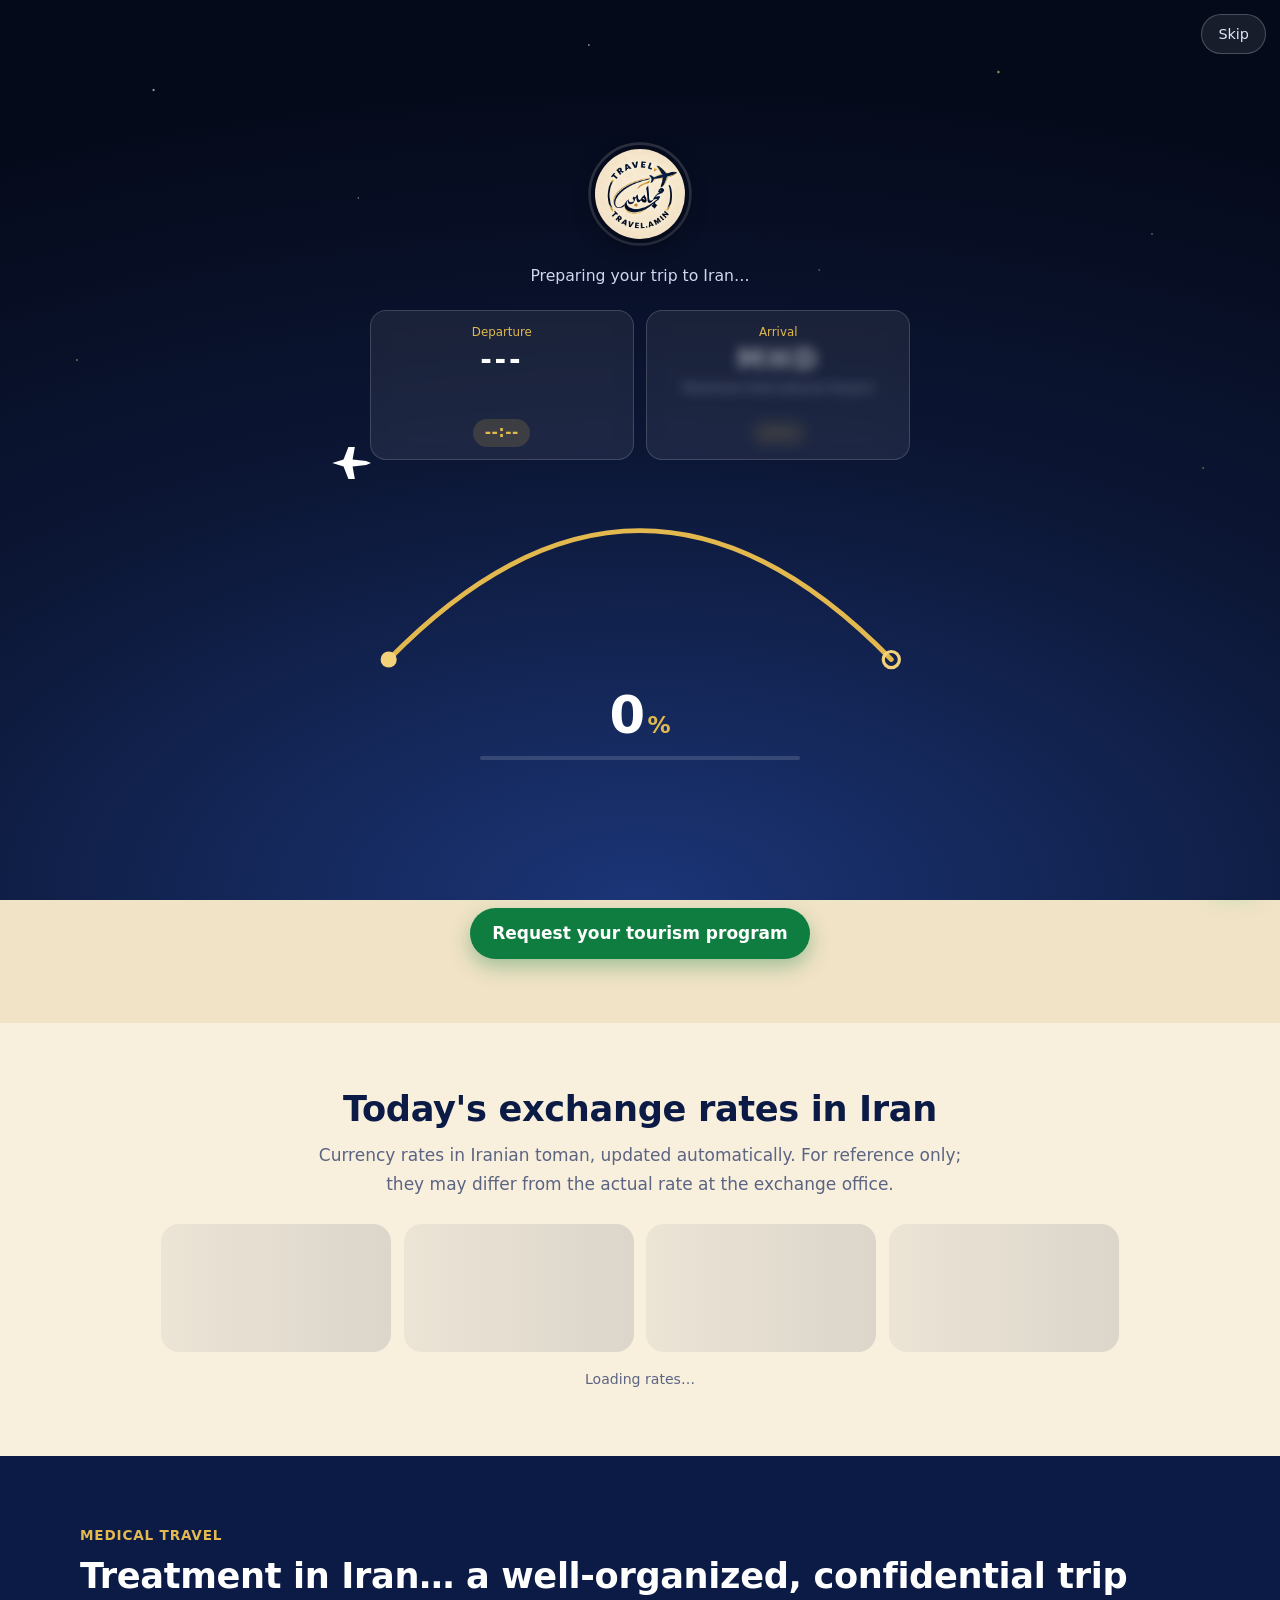
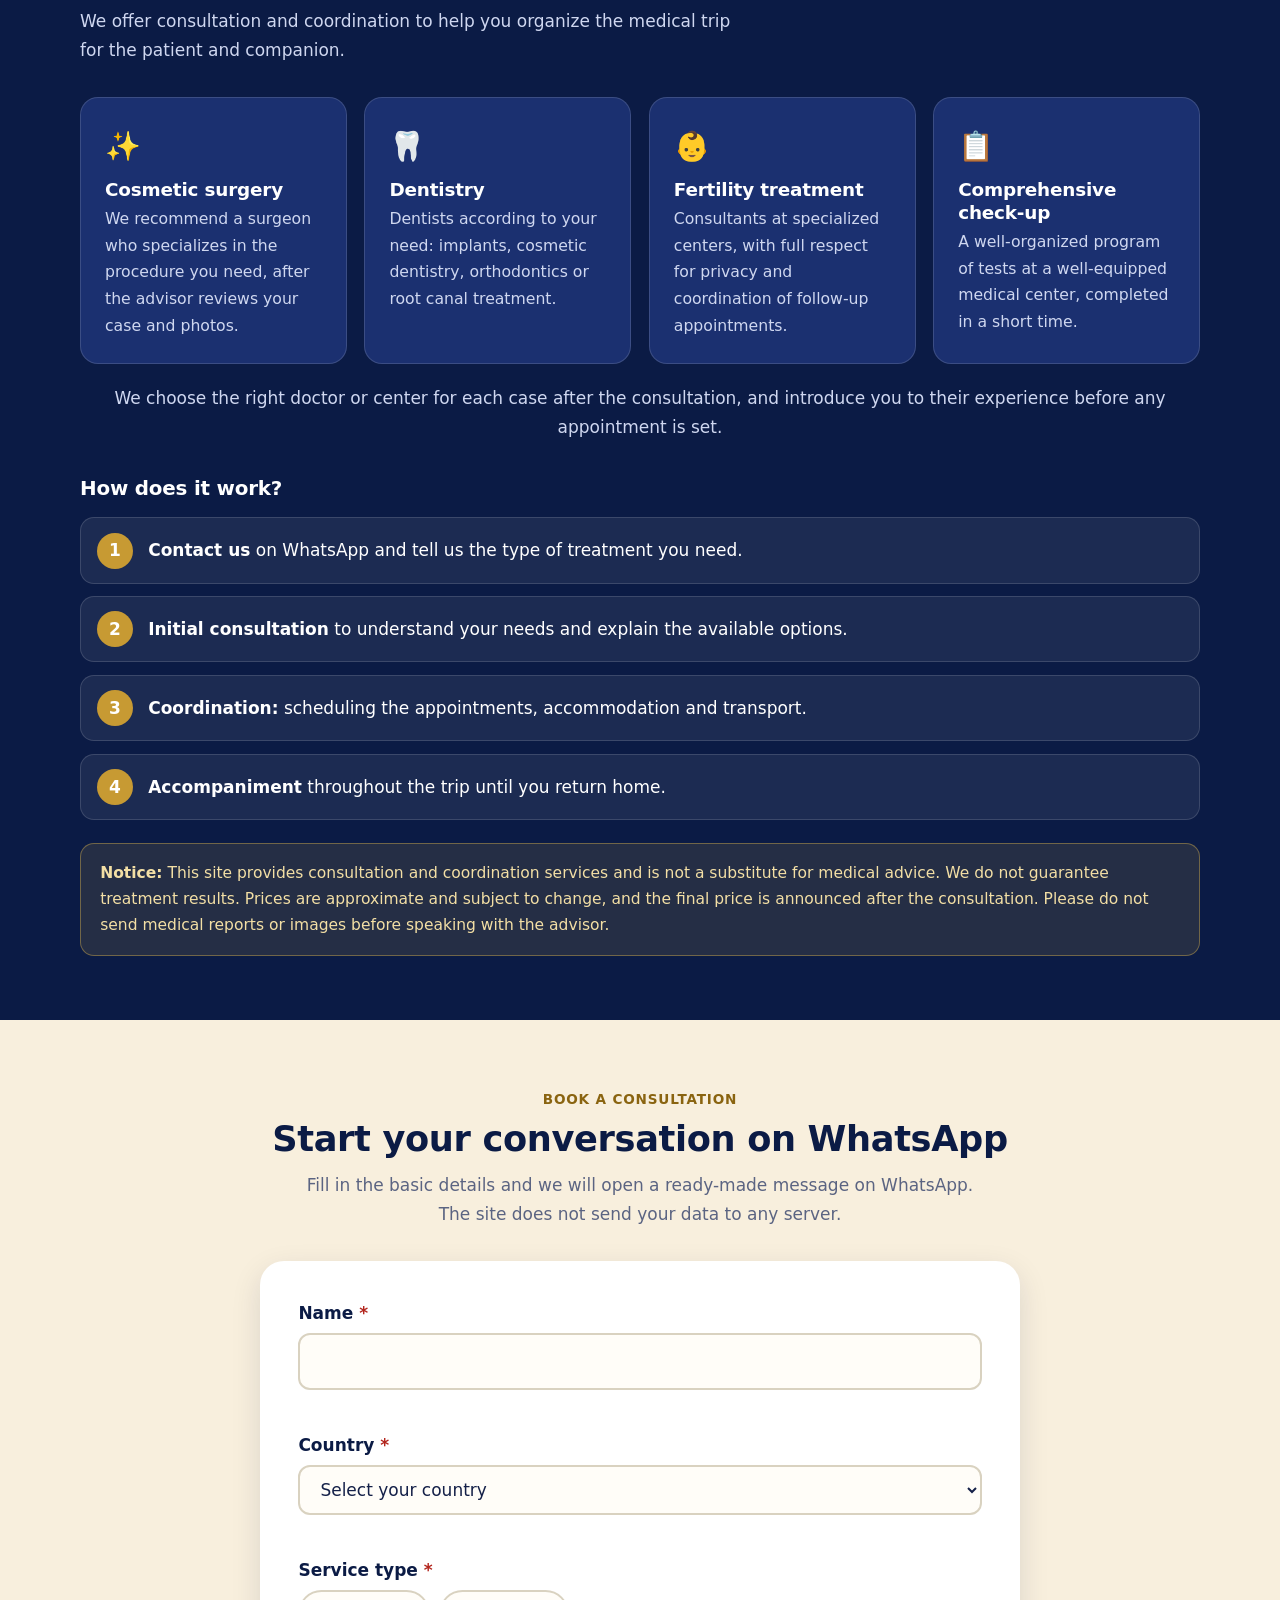
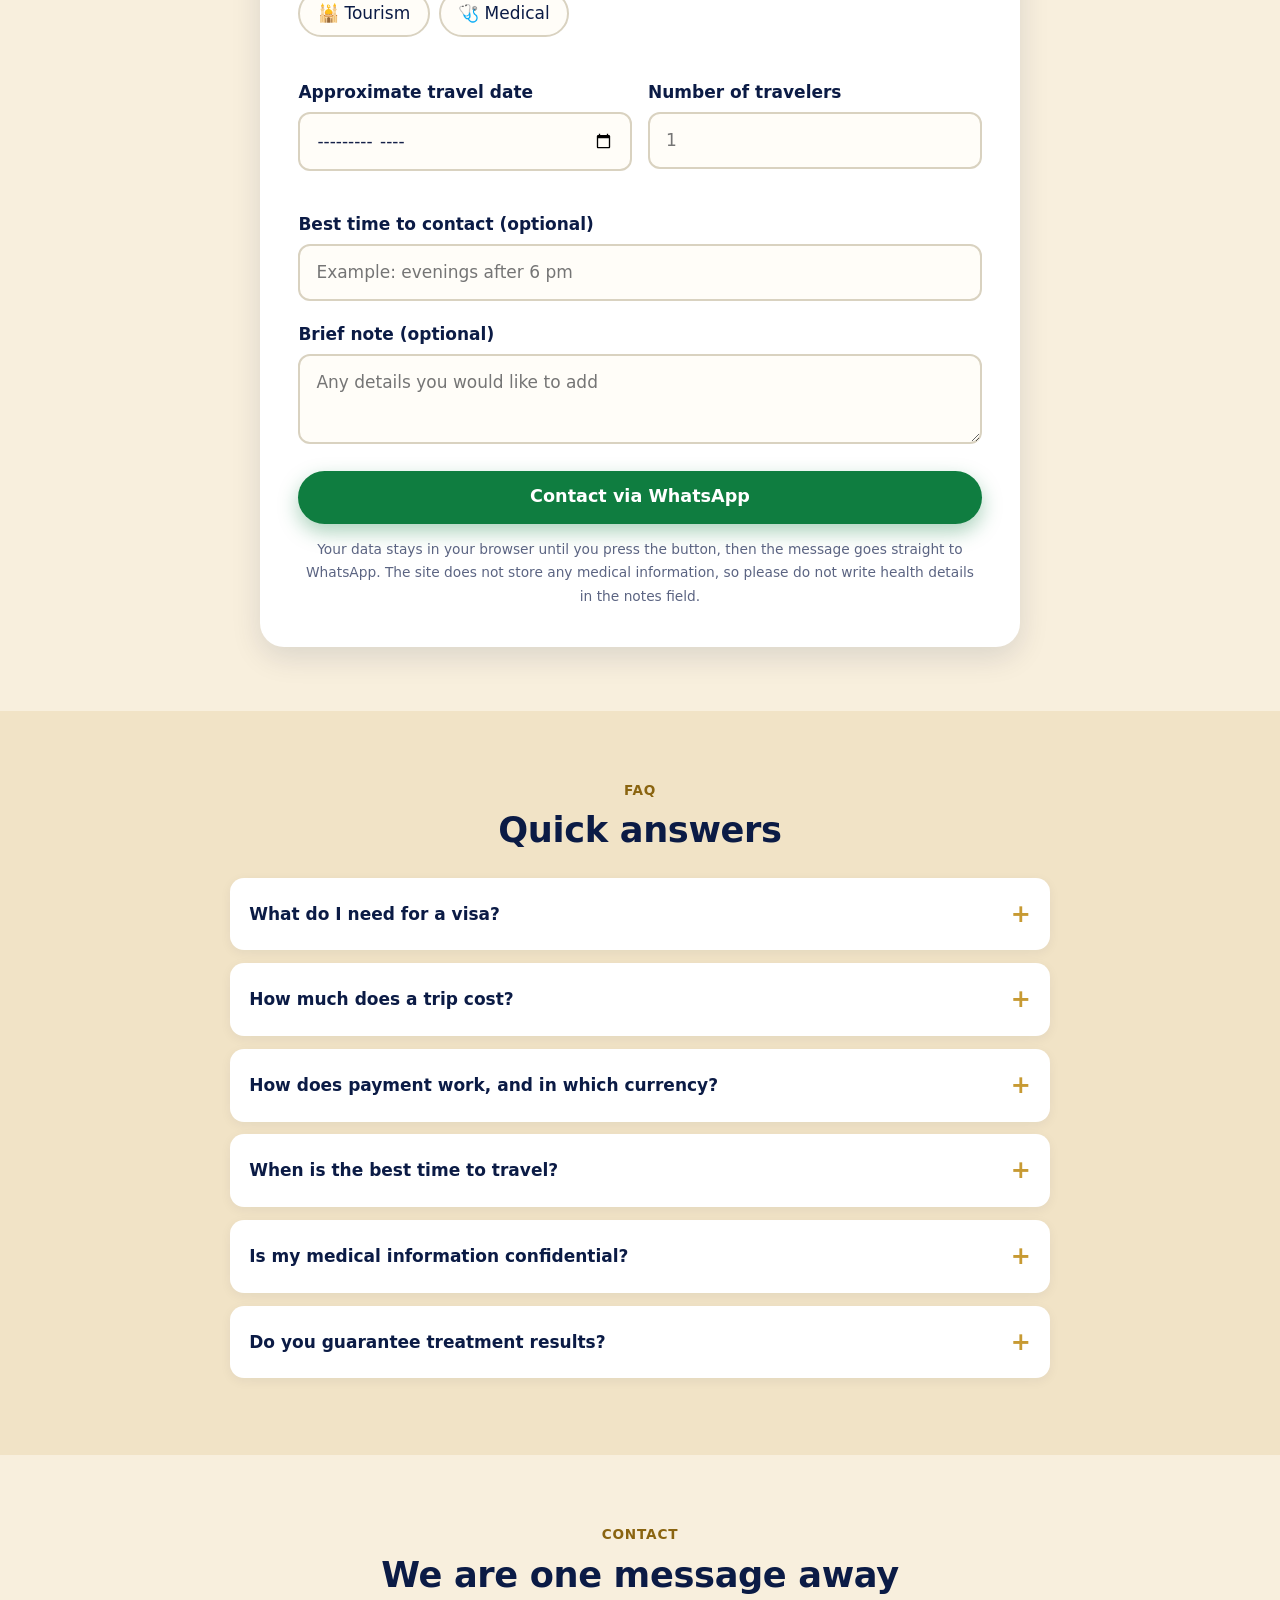
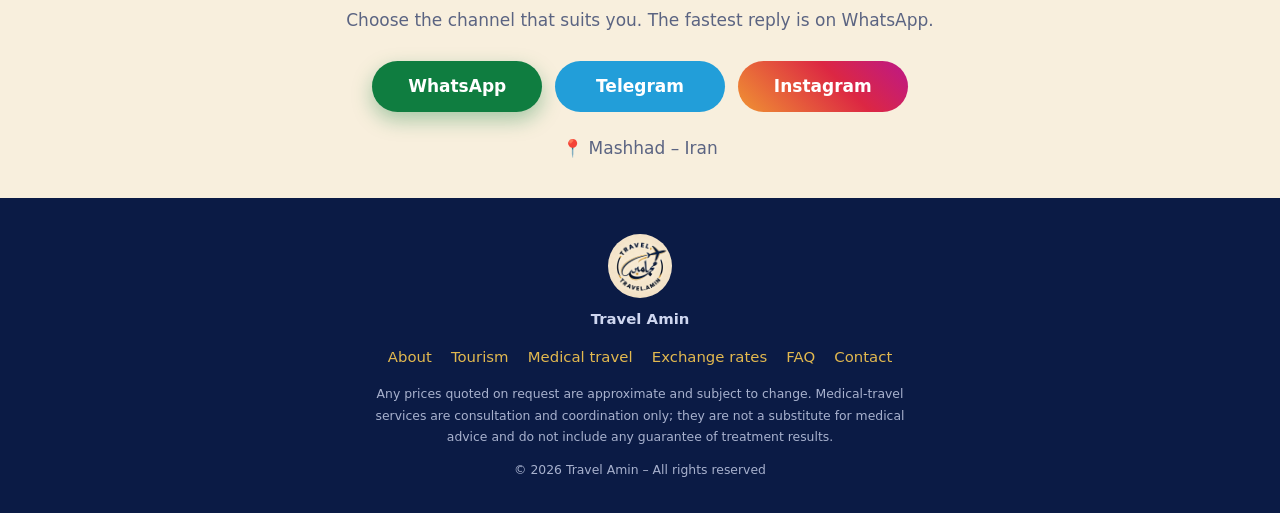
==== commit ff950236: "Refactor SEO metadata and links in index.html Updated links and metadata for improved SEO and consis" ====
--- a/en/index.html
+++ b/en/index.html
@@ -8,23 +8,23 @@
 <meta name="viewport" content="width=device-width, initial-scale=1, viewport-fit=cover">
 <title>Tour Guide in Mashhad | Medical Travel in Iran – Travel Amin</title>
 <meta name="description" content="Amin, a tour guide from Mashhad with 5 years of experience. Tourism and medical travel in Iran for Arabic-speaking travelers, with direct consultation on WhatsApp.">
-<link rel="canonical" href="https://travel4iran.github.io/Travel-Amin/en/" />
-<link rel="alternate" hreflang="ar" href="https://travel4iran.github.io/Travel-Amin/">
-<link rel="alternate" hreflang="en" href="https://travel4iran.github.io/Travel-Amin/en/">
-<link rel="alternate" hreflang="x-default" href="https://travel4iran.github.io/Travel-Amin/">
+<link rel="canonical" href="https://travel4iran.github.io/en/" />
+<link rel="alternate" hreflang="ar" href="https://travel4iran.github.io/">
+<link rel="alternate" hreflang="en" href="https://travel4iran.github.io/en/">
+<link rel="alternate" hreflang="x-default" href="https://travel4iran.github.io/">
 <meta property="og:type" content="website">
 <meta property="og:title" content="Travel Amin | Tourism & Medical Travel in Iran">
 <meta property="og:description" content="Plan your tourism or medical trip to Iran with a guide from Mashhad, and get in touch directly on WhatsApp.">
-<meta property="og:url" content="https://travel4iran.github.io/Travel-Amin/en/">
+<meta property="og:url" content="https://travel4iran.github.io/en/">
 <meta property="og:site_name" content="Travel Amin">
-<meta property="og:image" content="https://travel4iran.github.io/Travel-Amin/assets/img/og.jpg">
+<meta property="og:image" content="https://travel4iran.github.io/assets/img/og.jpg">
 <meta property="og:image:width" content="1200">
 <meta property="og:image:height" content="630">
 <meta property="og:image:alt" content="Travel Amin – Tour guide in Mashhad">
 <meta name="twitter:card" content="summary_large_image">
 <meta name="twitter:title" content="Travel Amin | Tourism & Medical Travel in Iran">
 <meta name="twitter:description" content="Plan your tourism or medical trip to Iran with a guide from Mashhad, and get in touch directly on WhatsApp.">
-<meta name="twitter:image" content="https://travel4iran.github.io/Travel-Amin/assets/img/og.jpg">
+<meta name="twitter:image" content="https://travel4iran.github.io/assets/img/og.jpg">
 <meta property="og:locale" content="en_US">
 <meta property="og:locale:alternate" content="ar_AR">
 <meta name="theme-color" content="#0B1B45" id="metaTheme">
@@ -40,13 +40,13 @@
   "@graph": [
     {
       "@type": "TravelAgency",
-      "@id": "https://travel4iran.github.io/Travel-Amin/en/#agency",
+      "@id": "https://travel4iran.github.io/en/#agency",
       "name": "Travel Amin",
       "alternateName": "Travel.Amin",
       "description": "Tourism and medical-travel services in Iran for Arabic-speaking travelers",
-      "url": "https://travel4iran.github.io/Travel-Amin/en/",
-      "logo": "https://travel4iran.github.io/Travel-Amin/assets/img/logo.jpg",
-      "image": "https://travel4iran.github.io/Travel-Amin/assets/img/og.jpg",
+      "url": "https://travel4iran.github.io/en/",
+      "logo": "https://travel4iran.github.io/assets/img/logo.jpg",
+      "image": "https://travel4iran.github.io/assets/img/og.jpg",
       "knowsLanguage": "ar",
       "telephone": "+989395464608",
       "contactPoint": {
@@ -68,11 +68,11 @@
     },
     {
       "@type": "Person",
-      "@id": "https://travel4iran.github.io/Travel-Amin/en/#person",
+      "@id": "https://travel4iran.github.io/en/#person",
       "name": "Amin",
       "jobTitle": "Tour guide",
       "worksFor": {
-        "@id": "https://travel4iran.github.io/Travel-Amin/en/#agency"
+        "@id": "https://travel4iran.github.io/en/#agency"
       }
     }
   ]
@@ -203,138 +203,73 @@
     </ul>
   </div>
 </header>
-
-<main id="main">
-<!-- HERO -->
-<section class="hero" id="top">
-  <svg class="skyline" viewBox="0 0 800 304" aria-hidden="true" focusable="false" xmlns="http://www.w3.org/2000/svg">
-  <defs>
-    <linearGradient id="gd" x1="0" y1="0" x2="0" y2="1"><stop offset="0" stop-color="#FBE08A"/><stop offset="1" stop-color="#A9751F"/></linearGradient>
-    <g id="mnr">
-      <rect x="-10" y="262" width="20" height="42" fill="url(#gd)"/>
-      <rect x="-7" y="96" width="14" height="170" fill="url(#gd)"/>
-      <rect x="-7" y="150" width="14" height="5" fill="#0A1330" opacity=".28"/>
-      <rect x="-7" y="196" width="14" height="5" fill="#0A1330" opacity=".28"/>
-      <rect x="-7" y="232" width="14" height="5" fill="#0A1330" opacity=".28"/>
-      <rect x="-14" y="126" width="28" height="7" rx="2" fill="url(#gd)"/>
-      <rect x="-12" y="172" width="24" height="6" rx="2" fill="url(#gd)"/>
-      <path d="M-10 96 C-10 80 -5 70 0 64 C5 70 10 80 10 96 Z" fill="url(#gd)"/>
-      <rect x="-1.2" y="46" width="2.4" height="20" fill="url(#gd)"/>
-      <circle cx="0" cy="44" r="3.4" fill="url(#gd)"/>
-    </g>
-  </defs>
-  <!-- ground -->
-  <rect x="60" y="298" width="680" height="6" fill="url(#gd)" opacity=".7"/>
-  <!-- outer minarets -->
-  <use href="#mnr" transform="translate(110 304) scale(.68) translate(0 -304)"/>
-  <use href="#mnr" transform="translate(690 304) scale(.68) translate(0 -304)"/>
-  <!-- side wings + small domes -->
-  <rect x="150" y="268" width="130" height="32" fill="url(#gd)"/>
-  <rect x="520" y="268" width="130" height="32" fill="url(#gd)"/>
-  <path d="M168 268 C168 244 186 232 205 228 C224 232 242 244 242 268 Z" fill="url(#gd)"/>
-  <path d="M558 268 C558 244 576 232 595 228 C614 232 632 244 632 268 Z" fill="url(#gd)"/>
-  <rect x="203.8" y="212" width="2.4" height="18" fill="url(#gd)"/><circle cx="205" cy="210" r="3" fill="url(#gd)"/>
-  <rect x="593.8" y="212" width="2.4" height="18" fill="url(#gd)"/><circle cx="595" cy="210" r="3" fill="url(#gd)"/>
-  <!-- main minarets -->
-  <use href="#mnr" transform="translate(236 0)"/>
-  <use href="#mnr" transform="translate(564 0)"/>
-  <!-- central body + iwan -->
-  <rect x="270" y="250" width="260" height="54" fill="url(#gd)"/>
-  <path d="M368 304 V276 Q368 256 400 244 Q432 256 432 276 V304 Z" fill="#0A1330" opacity=".6"/>
-  <!-- drum -->
-  <rect x="318" y="212" width="164" height="40" fill="url(#gd)"/>
-  <g fill="#0A1330" opacity=".5">
-    <rect x="330" y="222" width="12" height="22" rx="6"/><rect x="362" y="222" width="12" height="22" rx="6"/>
-    <rect x="394" y="222" width="12" height="22" rx="6"/><rect x="426" y="222" width="12" height="22" rx="6"/>
-    <rect x="458" y="222" width="12" height="22" rx="6"/>
-  </g>
-  <!-- main dome -->
-  <path d="M312 214 C312 130 350 80 400 62 C450 80 488 130 488 214 Z" fill="url(#gd)"/>
-  <g fill="none" stroke="#0A1330" stroke-opacity=".2" stroke-width="2">
-    <path d="M400 62 V214"/>
-    <path d="M400 62 C382 108 376 160 376 214"/><path d="M400 62 C418 108 424 160 424 214"/>
-    <path d="M400 62 C366 112 348 160 346 214"/><path d="M400 62 C434 112 452 160 454 214"/>
-  </g>
-  <rect x="398.6" y="28" width="2.8" height="36" fill="url(#gd)"/>
-  <circle cx="400" cy="26" r="5.5" fill="url(#gd)"/>
-  <circle cx="400" cy="16" r="3.2" fill="url(#gd)"/>
-</svg>
-  <div class="container hero-grid">
-    <div>
-      <span class="eyebrow u1">Mashhad – Iran</span>
-      <h1>Your journey to Iran starts with <em>a guide you can trust</em></h1>
-      <p>I am Amin, a tour guide from Mashhad with 5 years of experience hosting Arabic-speaking guests. I plan your tourism or medical trip and accompany you step by step, and you can reach me directly on WhatsApp.</p>
-      <div class="cta">
-        <a class="btn btn-wa" href="#booking" data-wa-open>
-          <svg width="22" height="22" viewBox="0 0 32 32" fill="#fff" aria-hidden="true"><path d="M16 3C9 3 3.4 8.6 3.4 15.5c0 2.3.6 4.4 1.7 6.3L3 29l7.4-1.9c1.8 1 3.8 1.500 5.900 1.500h.1c6.900 0 12.500-5.600 12.500-12.500S23 3 16 3zm0 22.900c-1.900 0-3.700-.5-5.300-1.500l-.4-.2-4.400 1.100 1.200-4.300-.3-.4a10.300 10.300 0 0 1-1.600-5.500C5.200 9.300 10 4.800 16 4.800s10.800 4.600 10.800 10.700S21.900 25.900 16 25.900zm5.900-7.700c-.3-.2-1.900-.9-2.200-1-.3-.1-.5-.2-.7.200s-.8 1-1 1.200c-.2.200-.4.200-.7.100-.3-.2-1.400-.5-2.600-1.600-1-.9-1.600-1.900-1.800-2.300-.2-.3 0-.5.100-.7l.5-.6c.2-.2.200-.3.300-.5.100-.2.100-.4 0-.6l-1-2.300c-.2-.6-.5-.5-.7-.5h-.6c-.2 0-.6.100-.9.400s-1.200 1.200-1.200 2.800 1.200 3.300 1.400 3.500c.2.200 2.400 3.700 5.800 5.100.8.400 1.500.6 2 .7.800.3 1.600.2 2.200.1.700-.1 1.900-.8 2.200-1.500.3-.7.300-1.400.2-1.500-.1-.1-.3-.2-.7-.4z"/></svg>
-          Book your consultation on WhatsApp</a>
-        <a class="btn btn-line" href="#paths">Explore the services</a>
-      </div>
-      <div class="badges"><span>✔ 5 years of experience</span><span>✔ Arabic-language support</span><span>✔ Direct consultation</span></div>
-    </div>
-    <img class="hero-logo" fetchpriority="high" src="../assets/img/logo.jpg" alt="Travel Amin logo: an airplane and Arabic calligraphy" width="340" height="340">
-  </div>
-</section>
-
-<!-- PATHS -->
-<section id="paths">
-  <div class="container center">
-    <span class="eyebrow">Choose your path</span>
-    <h2>How can I help you?</h2>
-    <p class="lead">Whether you are looking for a spiritual and sightseeing trip, or for treatment and check-ups in Iran, we start with a simple conversation.</p>
-    <div class="paths">
-      <article class="path">
-        <div class="ico" aria-hidden="true">🕌</div>
-        <h3>Tourism in Iran</h3>
-        <p>Mashhad and the Imam Reza (AS) shrine, Tehran, northern Iran and nature, with a guide, transfers, accommodation and a well-organized program.</p>
-        <a class="btn btn-gold" href="#tourism">Trip details</a>
-      </article>
-      <article class="path">
-        <div class="ico" aria-hidden="true">🩺</div>
-        <h3>Medical travel</h3>
-        <p>Coordination of a medical trip for the patient and companion: from the first consultation to reception and follow-up, with confidentiality and respect.</p>
-        <a class="btn btn-gold" href="#medical">Medical travel details</a>
-      </article>
-    </div>
-  </div>
-</section>
-
-<!-- ABOUT -->
-<section class="alt" id="about">
-  <div class="container about">
-    <div class="pwrap"><div class="pstack">
-      <figure class="card pcard"><img src="../assets/img/amin-1.jpg" alt="Amin – photo 1" width="340" height="510" draggable="false"></figure>
-      <figure class="card pcard"><img src="../assets/img/amin-2.jpg" alt="Amin – photo 2" width="340" height="510" draggable="false" loading="lazy"></figure>
-      <figure class="card pcard"><img src="../assets/img/amin-3.jpg" alt="Amin – photo 3" width="340" height="510" draggable="false" loading="lazy"></figure>
-      <figure class="card pcard"><img src="../assets/img/amin-4.jpg" alt="Amin – photo 4" width="340" height="510" draggable="false" loading="lazy"></figure>
-    </div></div>
-    <div>
-      <span class="eyebrow">About</span>
-      <h2>Amin… your guide in Mashhad</h2>
-      <p>For 5 years I have been hosting Arabic-speaking guests and organizing their trips in Mashhad, Tehran and northern Iran. My goal is a trip that is comfortable, clear and free of surprises.</p>
-      <p>I believe trust is built on honesty: I answer your questions directly and explain the steps and costs before any commitment.</p>
-      <div class="stats">
-        <div class="stat"><b>5+</b>years of experience</div>
-        <div class="stat"><b>Arabic</b>Full support</div>
-        <div class="stat"><b>Mashhad</b>Based in</div>
-      </div>
-    </div>
-  </div>
-</section>
-
-<!-- WHY -->
-<section id="why">
-  <div class="container center">
-    <h2>What sets us apart</h2>
-    <div class="grid g4 u2">
-      <div class="card"><span class="ico" aria-hidden="true">🧭</span><h3>Field experience</h3><p>5 years of working with Arab guests, and detailed knowledge of the cities and places.</p></div>
-      <div class="card"><span class="ico" aria-hidden="true">💬</span><h3>Direct contact</h3><p>You talk to a real person on WhatsApp, with no middlemen and no complicated forms.</p></div>
-      <div class="card"><span class="ico" aria-hidden="true">🔍</span><h3>Transparency</h3><p>We explain the steps and costs after the consultation, without exaggerated promises.</p></div>
-      <div class="card"><span class="ico" aria-hidden="true">🗣️</span><h3>Arabic-language support</h3><p>From the first message to the end of the trip, in a way that respects your customs.</p></div>
-    </div>
-  </div>
-</section>
-
+<body>
+<div id="intro" role="status" aria-live="polite" aria-label="Preparing your trip" dir="ltr">
+  <button class="in-skip" id="inSkip" type="button" dir="ltr">Skip</button>
+  <div class="in-stars"></div>
+  <div class="in-stage in-route" id="inRoute">
+    <div class="in-logo" id="inLogoWrap">
+      <svg viewBox="0 0 120 120" aria-hidden="true"><circle cx="60" cy="60" r="56" fill="none" stroke="rgba(255,255,255,.16)" stroke-width="3"/><circle id="inRing" cx="60" cy="60" r="56" fill="none" stroke="#E3B94F" stroke-width="3.5" stroke-linecap="round" stroke-dasharray="351.86" stroke-dashoffset="351.86" transform="rotate(-90 60 60)"/></svg>
+      <img id="inLogo" src="../assets/img/logo.jpg" alt="Travel Amin" width="90" height="90">
+    </div>
+    <p class="in-title" id="inTitle" dir="ltr">Preparing your trip to Iran…</p>
+    <div class="in-cards">
+      <div class="ap ap-from" dir="ltr"><span class="ap-lab">Departure</span><b class="ap-code" id="fromCode">---</b><span class="ap-name" id="fromName"></span><span class="ap-time" id="fromTime">--:--</span></div>
+      <div class="ap ap-to" id="toCard" dir="ltr"><span class="ap-lab">Arrival</span><b class="ap-code" id="toCode">MHD</b><span class="ap-name" id="toName">Mashhad International Airport</span><span class="ap-time" id="toTime">--:--</span></div>
+    </div>
+    <svg class="in-path" viewBox="0 0 360 150" aria-hidden="true">
+      <path id="inArc" d="M24 122 Q180 -38 336 122" fill="none" stroke="rgba(255,255,255,.28)" stroke-width="2" stroke-dasharray="3 7" stroke-linecap="round"/>
+      <path id="inTrail" d="M24 122 Q180 -38 336 122" fill="none" stroke="#E3B94F" stroke-width="3" stroke-linecap="round"/>
+      <circle cx="24" cy="122" r="5" fill="#F3D27A"/><circle cx="336" cy="122" r="5" fill="none" stroke="#F3D27A" stroke-width="2"/>
+      <g id="inPlane"><path d="M-11 0 L-4 -2.2 L-1 -10 L3 -10 L1.6 -2.2 L10 -1.2 L13 0 L10 1.2 L1.6 2.2 L3 10 L-1 10 L-4 2.2 Z" fill="#fff"/></g>
+    </svg>
+    <div class="in-pct"><span id="inNum">0</span><small>%</small></div>
+    <div class="in-bar"><i id="inBar"></i></div>
+  </div>
+  <div class="in-stage in-pass" aria-hidden="true">
+    <div class="pp" id="pp">
+      <div class="pp-page">
+        <div class="pp-h">VISAS</div>
+        <div class="pp-ln"></div><div class="pp-ln s"></div><div class="pp-ln"></div>
+        <div class="stamp" id="stamp"><div class="s1">IRAN</div><div class="s2">ENTRY</div><div class="s3">MASHHAD INT'L AIRPORT</div><div class="s4" id="stampDate">--</div></div>
+        <div class="pp-mrz">P&lt;TRAVEL&lt;&lt;AMIN&lt;&lt;&lt;&lt;&lt;&lt;&lt;&lt;&lt;&lt;&lt;&lt;&lt;&lt;&lt;&lt;&lt;<br>MHD0000000&lt;0IRN&lt;&lt;&lt;&lt;&lt;&lt;&lt;&lt;&lt;&lt;&lt;&lt;&lt;&lt;&lt;</div>
+      </div>
+      <div class="pp-cover">
+        <img id="ppLogo" class="pp-logo" alt="Travel Amin Logo" width="96" height="96">
+        <b>PASSPORT</b><span>Travel Passport</span>
+      </div>
+    </div>
+    <p class="in-welcome" dir="ltr">Welcome to Iran</p>
+  </div>
+</div>
+
+<a class="skip" href="#main">Skip to content</a>
+
+<header class="site">
+  <div class="container nav">
+    <a class="brand" href="#top" aria-label="Travel Amin – Home">
+      <img src="../assets/img/logo.jpg" alt="Travel Amin logo" width="48" height="48">
+      <span>Travel Amin</span>
+    </a>
+    <div class="nav-actions">
+      <a class="lang-btn" id="langBtn" href="../?lang=ar" hreflang="ar" lang="ar" aria-label="النسخة العربية">عربي</a>
+      <button class="theme-btn" id="themeBtn" type="button" aria-label="Toggle dark mode" aria-pressed="false">
+        <svg class="moon" width="22" height="22" viewBox="0 0 24 24" fill="none" stroke="currentColor" stroke-width="2" stroke-linecap="round" stroke-linejoin="round" aria-hidden="true"><path d="M21 12.8A9 9 0 1 1 11.2 3a7 7 0 0 0 9.8 9.8z"/></svg>
+        <svg class="sun" width="22" height="22" viewBox="0 0 24 24" fill="none" stroke="currentColor" stroke-width="2" stroke-linecap="round" aria-hidden="true"><circle cx="12" cy="12" r="4"/><path d="M12 2v2M12 20v2M4.900 4.900l1.400 1.400M17.700 17.700l1.400 1.400M2 12h2M20 12h2M4.900 19.100l1.400-1.400M17.700 6.300l1.400-1.400"/></svg>
+      </button>
+      <button class="burger" id="burger" aria-label="Menu" aria-expanded="false" aria-controls="menu"><span></span></button>
+    </div>
+    <ul class="menu" id="menu">
+  <li><a href="#about">About</a></li>
+  <li><a href="#tourism">Tourism</a></li>
+  <li><a href="#medical">Medical travel</a></li>
+  <li><a href="#rates">Exchange rates</a></li>
+  <li><a href="#faq">FAQ</a></li>
+  <li><a href="#contact">Contact</a></li>
+  <li><a class="btn btn-wa" href="#booking" data-wa-open>Book a consultation</a></li>
+    </ul>
+  </div>
+</header>
 <!-- TOURISM -->
 <section class="alt" id="tourism">
   <div class="container">
@@ -394,7 +329,6 @@
     
   </div>
 </section>
-
 <!-- BOOKING -->
 <section id="booking">
   <div class="container center">
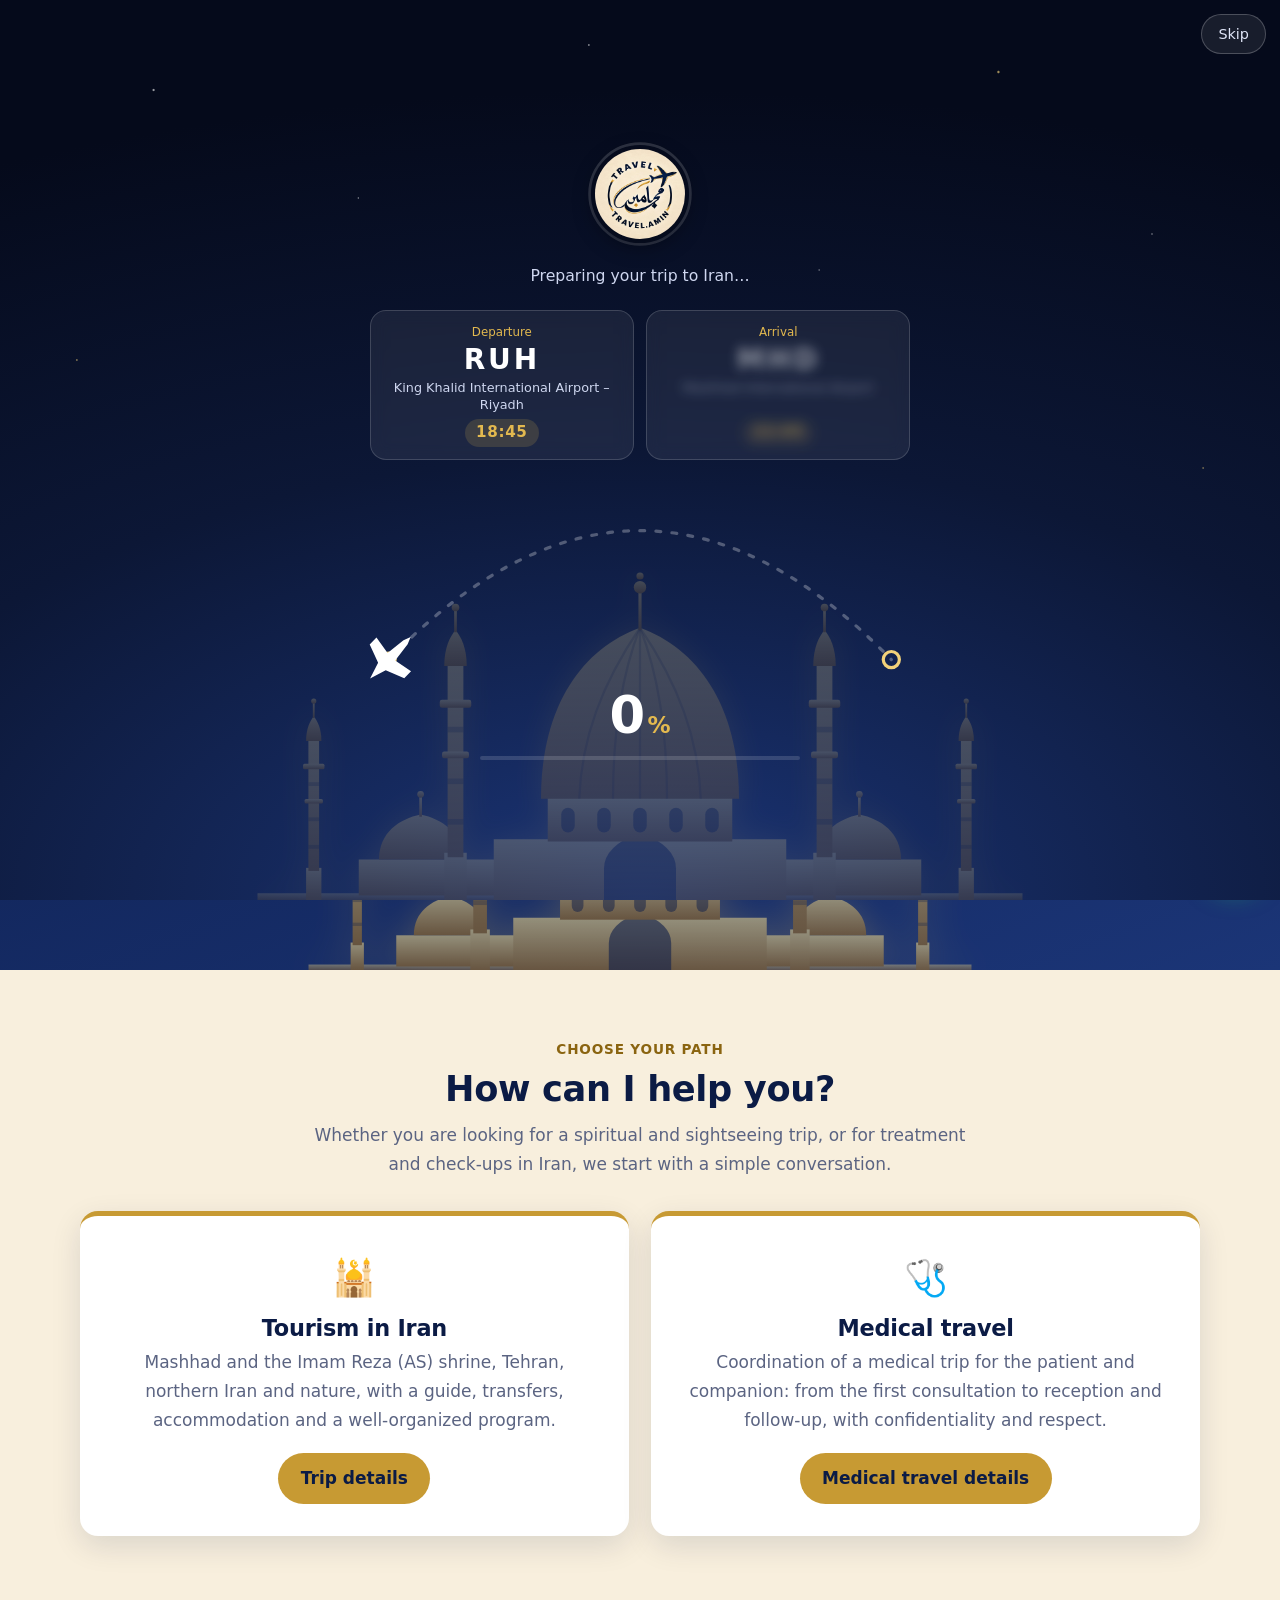
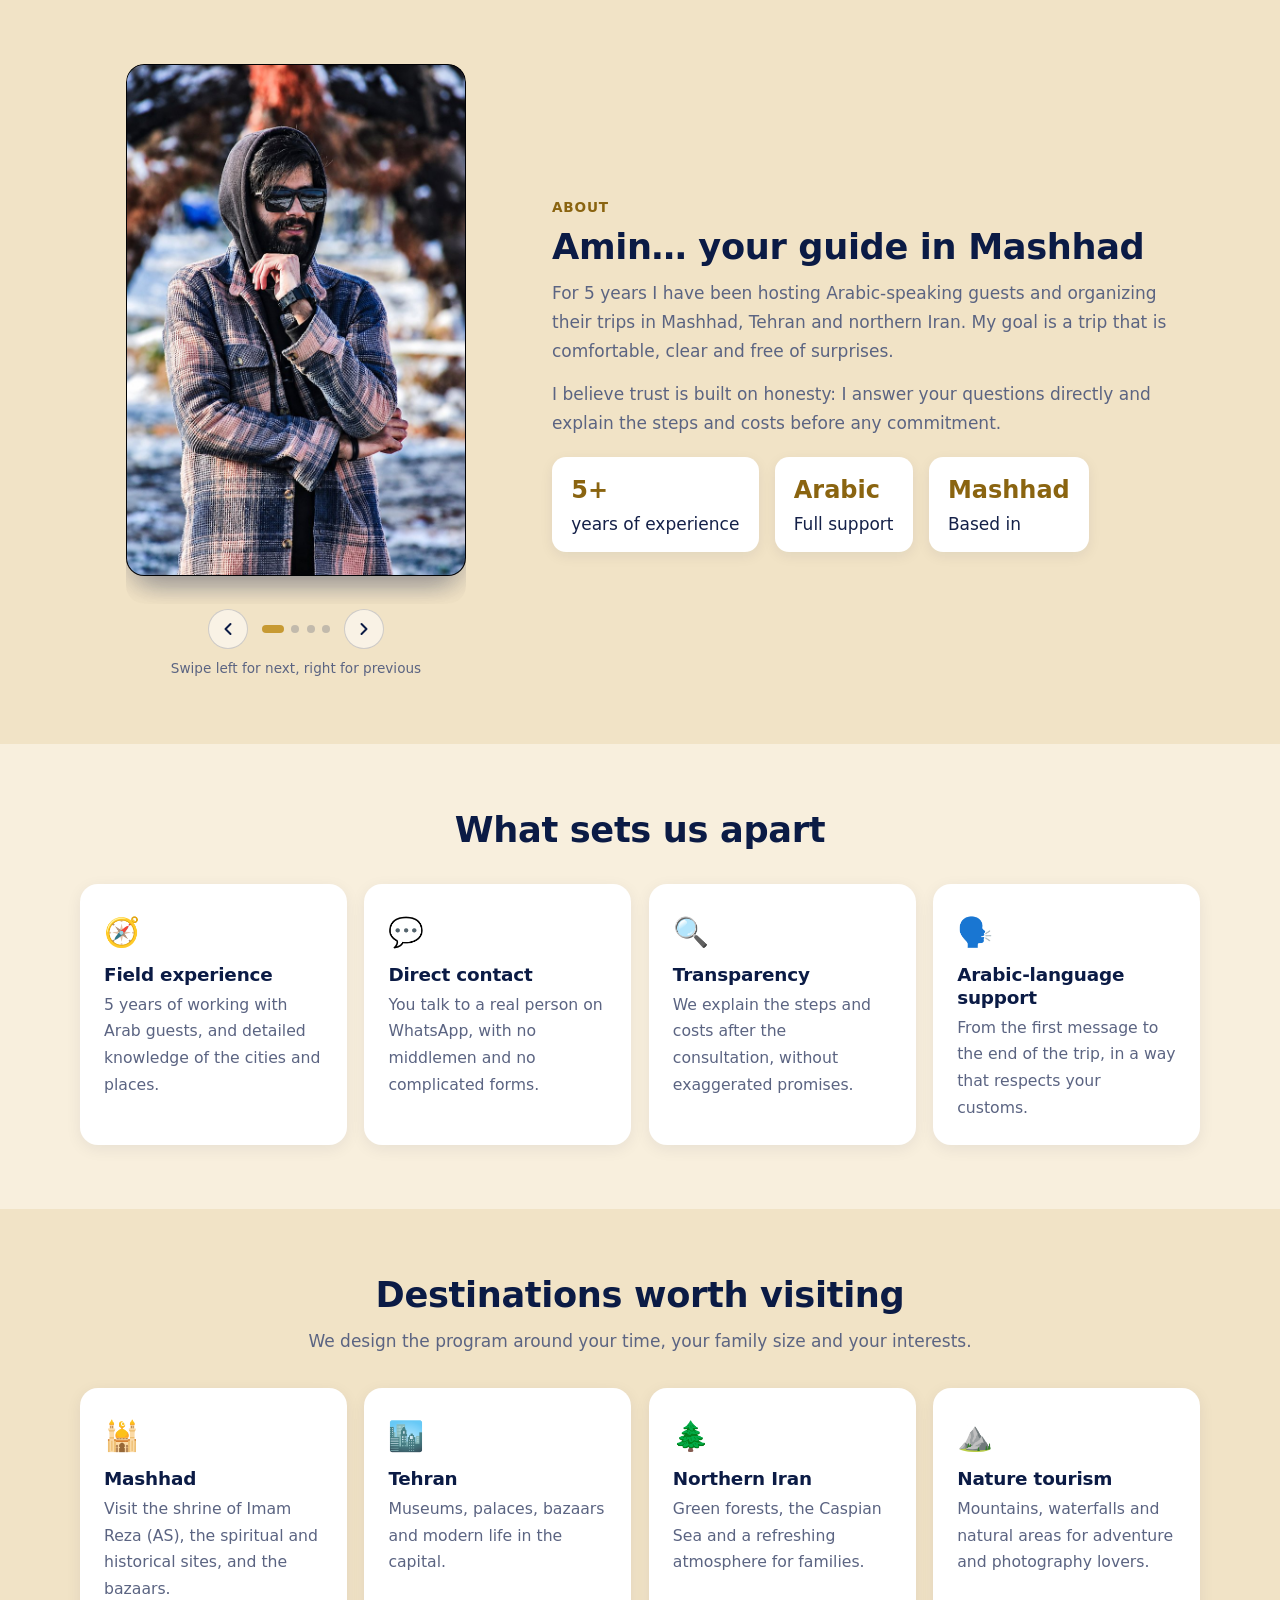
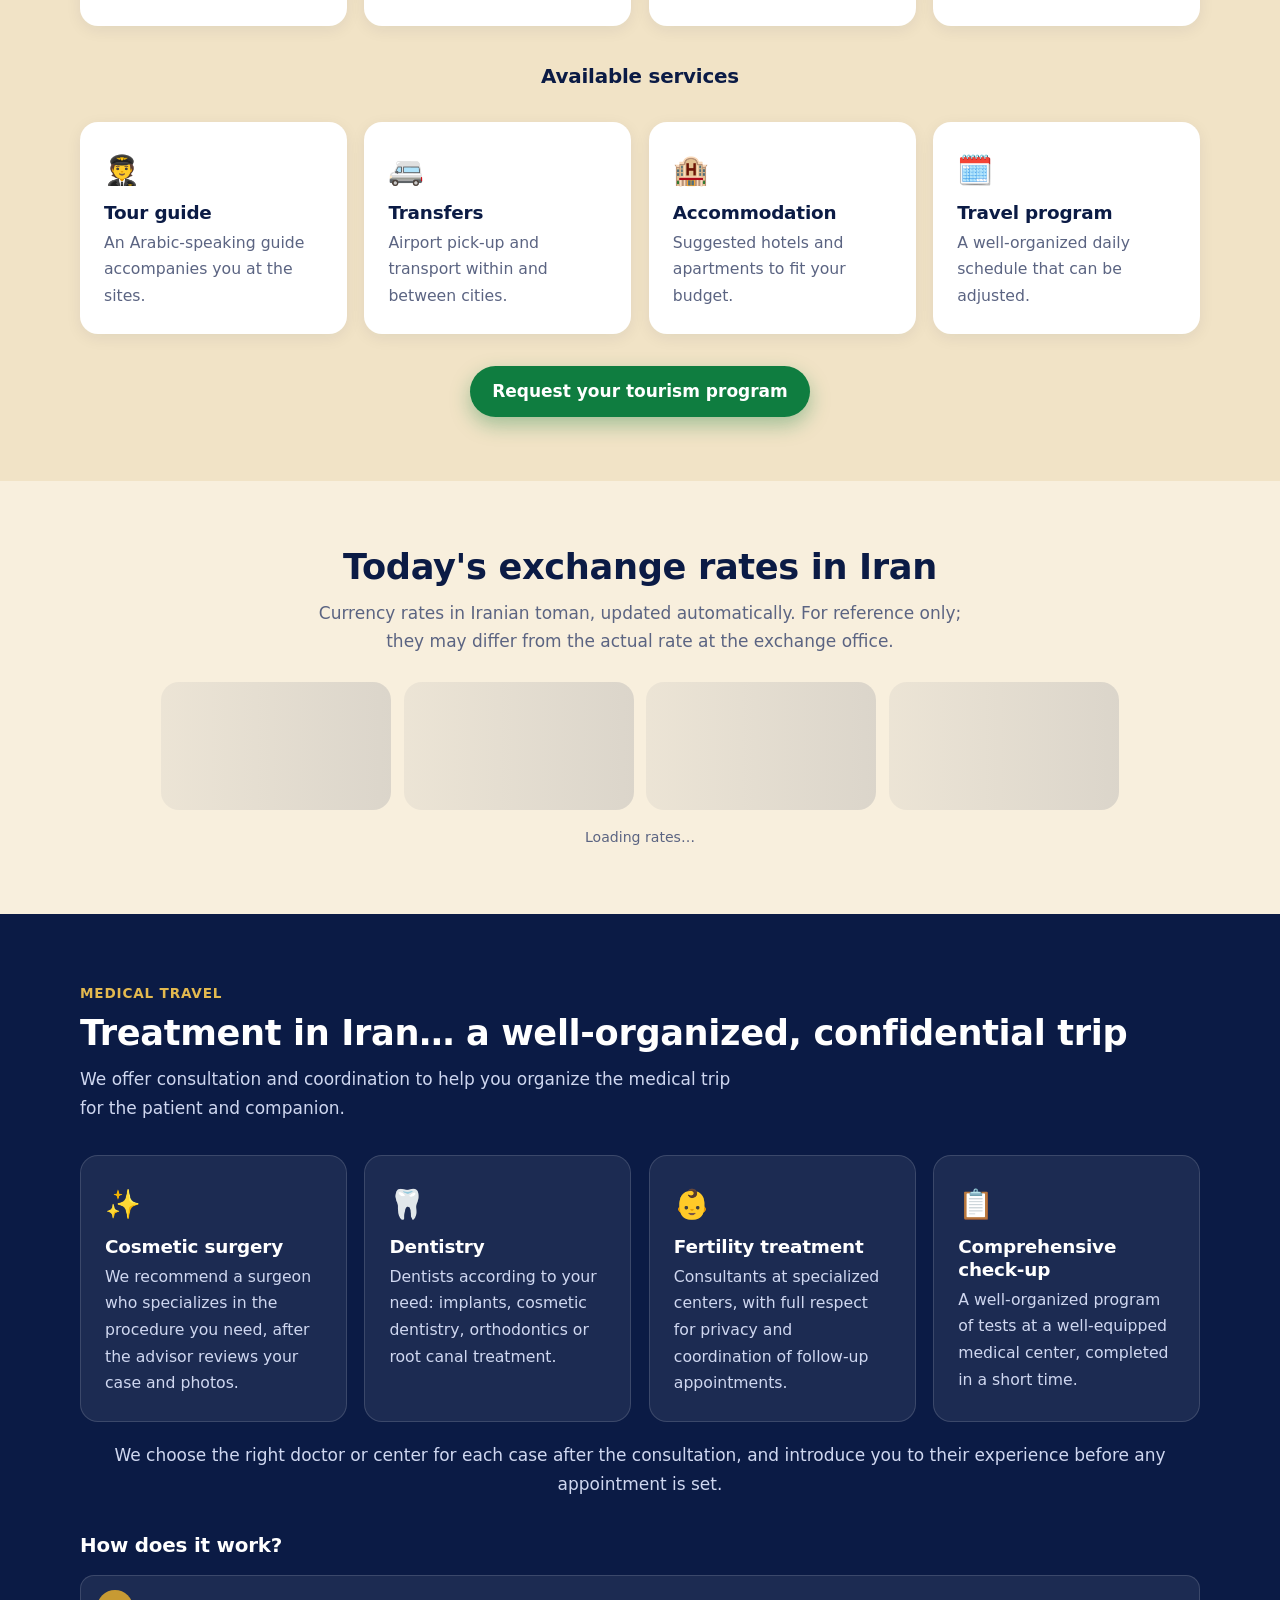
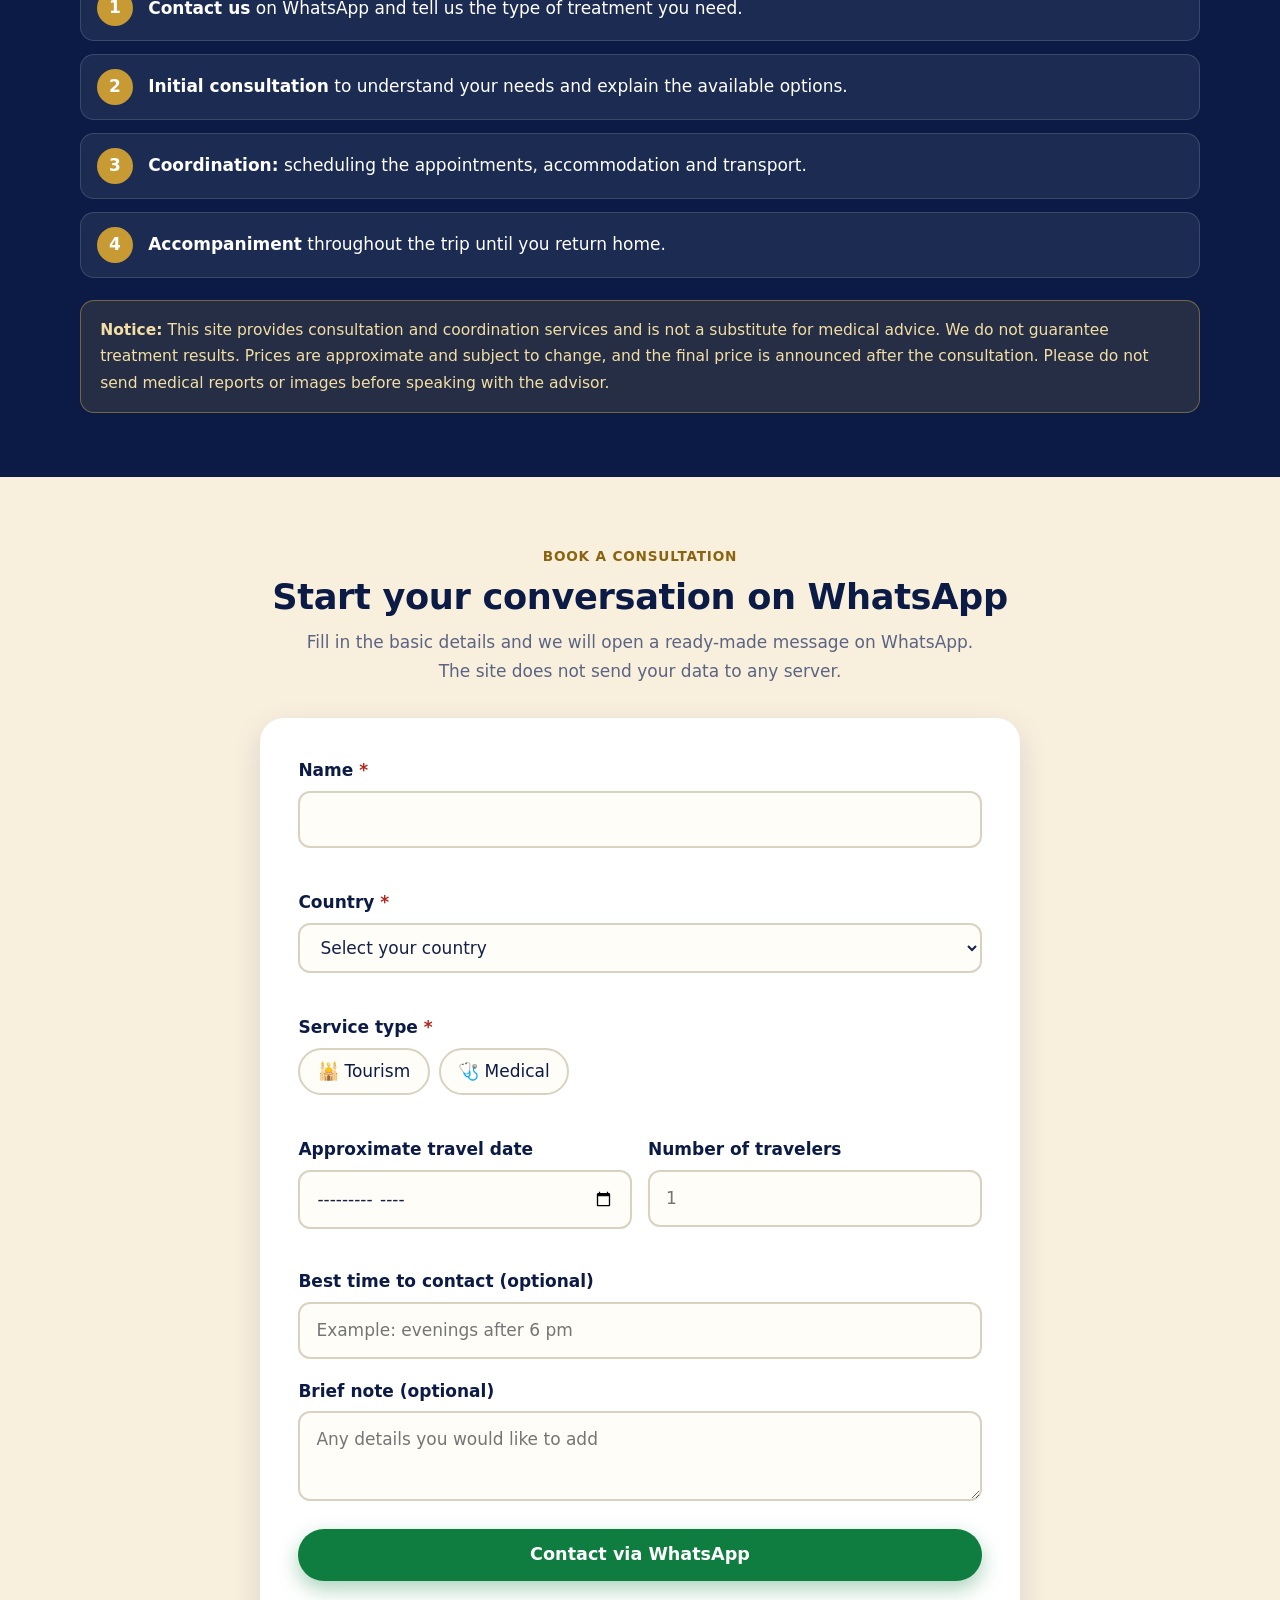
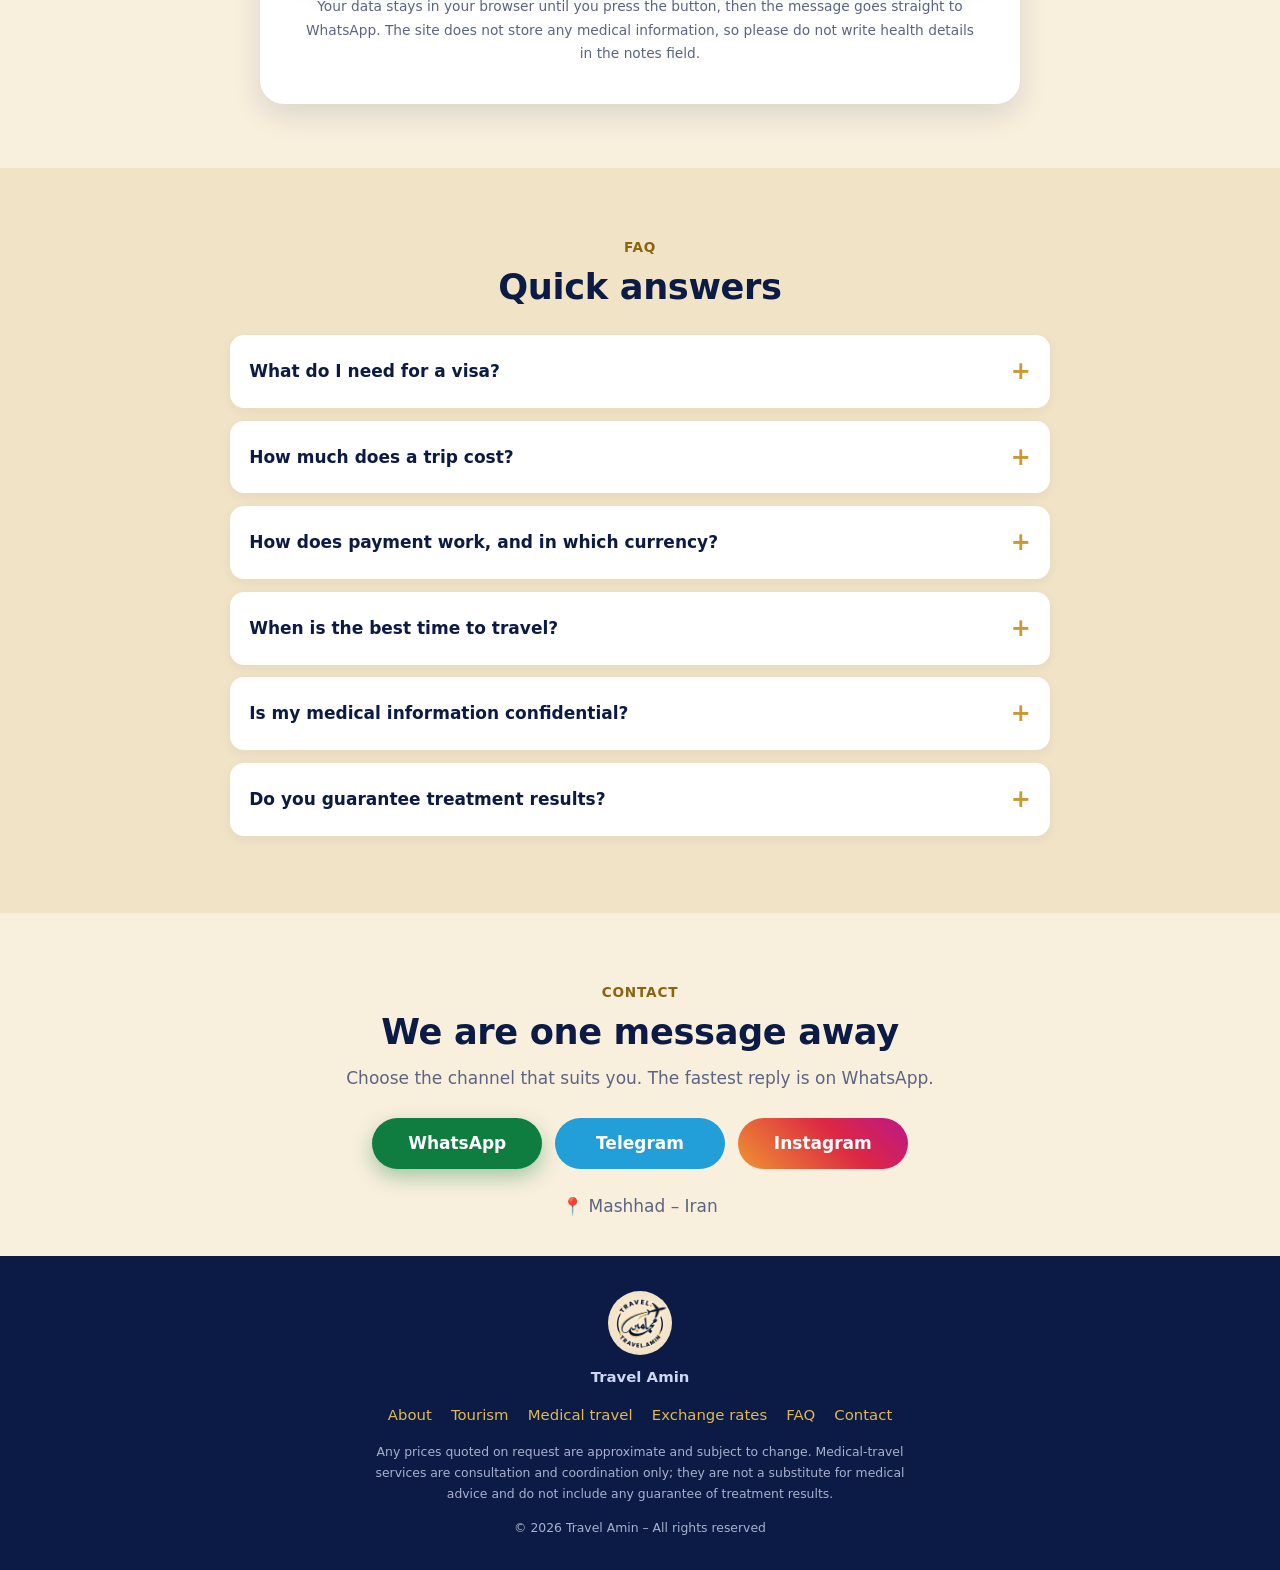
==== commit 24b738b4: "Restore the English page content and drop the old /Travel-Amin base path The earlier SEO link refact" ====
--- a/en/index.html
+++ b/en/index.html
@@ -203,73 +203,138 @@
     </ul>
   </div>
 </header>
-<body>
-<div id="intro" role="status" aria-live="polite" aria-label="Preparing your trip" dir="ltr">
-  <button class="in-skip" id="inSkip" type="button" dir="ltr">Skip</button>
-  <div class="in-stars"></div>
-  <div class="in-stage in-route" id="inRoute">
-    <div class="in-logo" id="inLogoWrap">
-      <svg viewBox="0 0 120 120" aria-hidden="true"><circle cx="60" cy="60" r="56" fill="none" stroke="rgba(255,255,255,.16)" stroke-width="3"/><circle id="inRing" cx="60" cy="60" r="56" fill="none" stroke="#E3B94F" stroke-width="3.5" stroke-linecap="round" stroke-dasharray="351.86" stroke-dashoffset="351.86" transform="rotate(-90 60 60)"/></svg>
-      <img id="inLogo" src="../assets/img/logo.jpg" alt="Travel Amin" width="90" height="90">
-    </div>
-    <p class="in-title" id="inTitle" dir="ltr">Preparing your trip to Iran…</p>
-    <div class="in-cards">
-      <div class="ap ap-from" dir="ltr"><span class="ap-lab">Departure</span><b class="ap-code" id="fromCode">---</b><span class="ap-name" id="fromName"></span><span class="ap-time" id="fromTime">--:--</span></div>
-      <div class="ap ap-to" id="toCard" dir="ltr"><span class="ap-lab">Arrival</span><b class="ap-code" id="toCode">MHD</b><span class="ap-name" id="toName">Mashhad International Airport</span><span class="ap-time" id="toTime">--:--</span></div>
-    </div>
-    <svg class="in-path" viewBox="0 0 360 150" aria-hidden="true">
-      <path id="inArc" d="M24 122 Q180 -38 336 122" fill="none" stroke="rgba(255,255,255,.28)" stroke-width="2" stroke-dasharray="3 7" stroke-linecap="round"/>
-      <path id="inTrail" d="M24 122 Q180 -38 336 122" fill="none" stroke="#E3B94F" stroke-width="3" stroke-linecap="round"/>
-      <circle cx="24" cy="122" r="5" fill="#F3D27A"/><circle cx="336" cy="122" r="5" fill="none" stroke="#F3D27A" stroke-width="2"/>
-      <g id="inPlane"><path d="M-11 0 L-4 -2.2 L-1 -10 L3 -10 L1.6 -2.2 L10 -1.2 L13 0 L10 1.2 L1.6 2.2 L3 10 L-1 10 L-4 2.2 Z" fill="#fff"/></g>
-    </svg>
-    <div class="in-pct"><span id="inNum">0</span><small>%</small></div>
-    <div class="in-bar"><i id="inBar"></i></div>
-  </div>
-  <div class="in-stage in-pass" aria-hidden="true">
-    <div class="pp" id="pp">
-      <div class="pp-page">
-        <div class="pp-h">VISAS</div>
-        <div class="pp-ln"></div><div class="pp-ln s"></div><div class="pp-ln"></div>
-        <div class="stamp" id="stamp"><div class="s1">IRAN</div><div class="s2">ENTRY</div><div class="s3">MASHHAD INT'L AIRPORT</div><div class="s4" id="stampDate">--</div></div>
-        <div class="pp-mrz">P&lt;TRAVEL&lt;&lt;AMIN&lt;&lt;&lt;&lt;&lt;&lt;&lt;&lt;&lt;&lt;&lt;&lt;&lt;&lt;&lt;&lt;&lt;<br>MHD0000000&lt;0IRN&lt;&lt;&lt;&lt;&lt;&lt;&lt;&lt;&lt;&lt;&lt;&lt;&lt;&lt;&lt;</div>
-      </div>
-      <div class="pp-cover">
-        <img id="ppLogo" class="pp-logo" alt="Travel Amin Logo" width="96" height="96">
-        <b>PASSPORT</b><span>Travel Passport</span>
-      </div>
-    </div>
-    <p class="in-welcome" dir="ltr">Welcome to Iran</p>
-  </div>
-</div>
-
-<a class="skip" href="#main">Skip to content</a>
-
-<header class="site">
-  <div class="container nav">
-    <a class="brand" href="#top" aria-label="Travel Amin – Home">
-      <img src="../assets/img/logo.jpg" alt="Travel Amin logo" width="48" height="48">
-      <span>Travel Amin</span>
-    </a>
-    <div class="nav-actions">
-      <a class="lang-btn" id="langBtn" href="../?lang=ar" hreflang="ar" lang="ar" aria-label="النسخة العربية">عربي</a>
-      <button class="theme-btn" id="themeBtn" type="button" aria-label="Toggle dark mode" aria-pressed="false">
-        <svg class="moon" width="22" height="22" viewBox="0 0 24 24" fill="none" stroke="currentColor" stroke-width="2" stroke-linecap="round" stroke-linejoin="round" aria-hidden="true"><path d="M21 12.8A9 9 0 1 1 11.2 3a7 7 0 0 0 9.8 9.8z"/></svg>
-        <svg class="sun" width="22" height="22" viewBox="0 0 24 24" fill="none" stroke="currentColor" stroke-width="2" stroke-linecap="round" aria-hidden="true"><circle cx="12" cy="12" r="4"/><path d="M12 2v2M12 20v2M4.900 4.900l1.400 1.400M17.700 17.700l1.400 1.400M2 12h2M20 12h2M4.900 19.100l1.400-1.400M17.700 6.300l1.400-1.400"/></svg>
-      </button>
-      <button class="burger" id="burger" aria-label="Menu" aria-expanded="false" aria-controls="menu"><span></span></button>
-    </div>
-    <ul class="menu" id="menu">
-  <li><a href="#about">About</a></li>
-  <li><a href="#tourism">Tourism</a></li>
-  <li><a href="#medical">Medical travel</a></li>
-  <li><a href="#rates">Exchange rates</a></li>
-  <li><a href="#faq">FAQ</a></li>
-  <li><a href="#contact">Contact</a></li>
-  <li><a class="btn btn-wa" href="#booking" data-wa-open>Book a consultation</a></li>
-    </ul>
-  </div>
-</header>
+
+<main id="main">
+<!-- HERO -->
+<section class="hero" id="top">
+  <svg class="skyline" viewBox="0 0 800 304" aria-hidden="true" focusable="false" xmlns="http://www.w3.org/2000/svg">
+  <defs>
+    <linearGradient id="gd" x1="0" y1="0" x2="0" y2="1"><stop offset="0" stop-color="#FBE08A"/><stop offset="1" stop-color="#A9751F"/></linearGradient>
+    <g id="mnr">
+      <rect x="-10" y="262" width="20" height="42" fill="url(#gd)"/>
+      <rect x="-7" y="96" width="14" height="170" fill="url(#gd)"/>
+      <rect x="-7" y="150" width="14" height="5" fill="#0A1330" opacity=".28"/>
+      <rect x="-7" y="196" width="14" height="5" fill="#0A1330" opacity=".28"/>
+      <rect x="-7" y="232" width="14" height="5" fill="#0A1330" opacity=".28"/>
+      <rect x="-14" y="126" width="28" height="7" rx="2" fill="url(#gd)"/>
+      <rect x="-12" y="172" width="24" height="6" rx="2" fill="url(#gd)"/>
+      <path d="M-10 96 C-10 80 -5 70 0 64 C5 70 10 80 10 96 Z" fill="url(#gd)"/>
+      <rect x="-1.2" y="46" width="2.4" height="20" fill="url(#gd)"/>
+      <circle cx="0" cy="44" r="3.4" fill="url(#gd)"/>
+    </g>
+  </defs>
+  <!-- ground -->
+  <rect x="60" y="298" width="680" height="6" fill="url(#gd)" opacity=".7"/>
+  <!-- outer minarets -->
+  <use href="#mnr" transform="translate(110 304) scale(.68) translate(0 -304)"/>
+  <use href="#mnr" transform="translate(690 304) scale(.68) translate(0 -304)"/>
+  <!-- side wings + small domes -->
+  <rect x="150" y="268" width="130" height="32" fill="url(#gd)"/>
+  <rect x="520" y="268" width="130" height="32" fill="url(#gd)"/>
+  <path d="M168 268 C168 244 186 232 205 228 C224 232 242 244 242 268 Z" fill="url(#gd)"/>
+  <path d="M558 268 C558 244 576 232 595 228 C614 232 632 244 632 268 Z" fill="url(#gd)"/>
+  <rect x="203.8" y="212" width="2.4" height="18" fill="url(#gd)"/><circle cx="205" cy="210" r="3" fill="url(#gd)"/>
+  <rect x="593.8" y="212" width="2.4" height="18" fill="url(#gd)"/><circle cx="595" cy="210" r="3" fill="url(#gd)"/>
+  <!-- main minarets -->
+  <use href="#mnr" transform="translate(236 0)"/>
+  <use href="#mnr" transform="translate(564 0)"/>
+  <!-- central body + iwan -->
+  <rect x="270" y="250" width="260" height="54" fill="url(#gd)"/>
+  <path d="M368 304 V276 Q368 256 400 244 Q432 256 432 276 V304 Z" fill="#0A1330" opacity=".6"/>
+  <!-- drum -->
+  <rect x="318" y="212" width="164" height="40" fill="url(#gd)"/>
+  <g fill="#0A1330" opacity=".5">
+    <rect x="330" y="222" width="12" height="22" rx="6"/><rect x="362" y="222" width="12" height="22" rx="6"/>
+    <rect x="394" y="222" width="12" height="22" rx="6"/><rect x="426" y="222" width="12" height="22" rx="6"/>
+    <rect x="458" y="222" width="12" height="22" rx="6"/>
+  </g>
+  <!-- main dome -->
+  <path d="M312 214 C312 130 350 80 400 62 C450 80 488 130 488 214 Z" fill="url(#gd)"/>
+  <g fill="none" stroke="#0A1330" stroke-opacity=".2" stroke-width="2">
+    <path d="M400 62 V214"/>
+    <path d="M400 62 C382 108 376 160 376 214"/><path d="M400 62 C418 108 424 160 424 214"/>
+    <path d="M400 62 C366 112 348 160 346 214"/><path d="M400 62 C434 112 452 160 454 214"/>
+  </g>
+  <rect x="398.6" y="28" width="2.8" height="36" fill="url(#gd)"/>
+  <circle cx="400" cy="26" r="5.5" fill="url(#gd)"/>
+  <circle cx="400" cy="16" r="3.2" fill="url(#gd)"/>
+</svg>
+  <div class="container hero-grid">
+    <div>
+      <span class="eyebrow u1">Mashhad – Iran</span>
+      <h1>Your journey to Iran starts with <em>a guide you can trust</em></h1>
+      <p>I am Amin, a tour guide from Mashhad with 5 years of experience hosting Arabic-speaking guests. I plan your tourism or medical trip and accompany you step by step, and you can reach me directly on WhatsApp.</p>
+      <div class="cta">
+        <a class="btn btn-wa" href="#booking" data-wa-open>
+          <svg width="22" height="22" viewBox="0 0 32 32" fill="#fff" aria-hidden="true"><path d="M16 3C9 3 3.4 8.6 3.4 15.5c0 2.3.6 4.4 1.7 6.3L3 29l7.4-1.9c1.8 1 3.8 1.500 5.900 1.500h.1c6.900 0 12.500-5.600 12.500-12.500S23 3 16 3zm0 22.900c-1.900 0-3.700-.5-5.300-1.500l-.4-.2-4.400 1.100 1.200-4.300-.3-.4a10.300 10.300 0 0 1-1.600-5.500C5.200 9.300 10 4.800 16 4.800s10.800 4.600 10.800 10.700S21.900 25.900 16 25.900zm5.900-7.700c-.3-.2-1.900-.9-2.200-1-.3-.1-.5-.2-.7.200s-.8 1-1 1.200c-.2.200-.4.200-.7.100-.3-.2-1.400-.5-2.600-1.600-1-.9-1.600-1.900-1.800-2.300-.2-.3 0-.5.100-.7l.5-.6c.2-.2.200-.3.300-.5.100-.2.100-.4 0-.6l-1-2.300c-.2-.6-.5-.5-.7-.5h-.6c-.2 0-.6.100-.9.400s-1.200 1.200-1.200 2.800 1.200 3.300 1.400 3.500c.2.200 2.400 3.700 5.800 5.100.8.400 1.500.6 2 .7.800.3 1.600.2 2.200.1.700-.1 1.900-.8 2.200-1.500.3-.7.300-1.400.2-1.500-.1-.1-.3-.2-.7-.4z"/></svg>
+          Book your consultation on WhatsApp</a>
+        <a class="btn btn-line" href="#paths">Explore the services</a>
+      </div>
+      <div class="badges"><span>✔ 5 years of experience</span><span>✔ Arabic-language support</span><span>✔ Direct consultation</span></div>
+    </div>
+    <img class="hero-logo" fetchpriority="high" src="../assets/img/logo.jpg" alt="Travel Amin logo: an airplane and Arabic calligraphy" width="340" height="340">
+  </div>
+</section>
+
+<!-- PATHS -->
+<section id="paths">
+  <div class="container center">
+    <span class="eyebrow">Choose your path</span>
+    <h2>How can I help you?</h2>
+    <p class="lead">Whether you are looking for a spiritual and sightseeing trip, or for treatment and check-ups in Iran, we start with a simple conversation.</p>
+    <div class="paths">
+      <article class="path">
+        <div class="ico" aria-hidden="true">🕌</div>
+        <h3>Tourism in Iran</h3>
+        <p>Mashhad and the Imam Reza (AS) shrine, Tehran, northern Iran and nature, with a guide, transfers, accommodation and a well-organized program.</p>
+        <a class="btn btn-gold" href="#tourism">Trip details</a>
+      </article>
+      <article class="path">
+        <div class="ico" aria-hidden="true">🩺</div>
+        <h3>Medical travel</h3>
+        <p>Coordination of a medical trip for the patient and companion: from the first consultation to reception and follow-up, with confidentiality and respect.</p>
+        <a class="btn btn-gold" href="#medical">Medical travel details</a>
+      </article>
+    </div>
+  </div>
+</section>
+
+<!-- ABOUT -->
+<section class="alt" id="about">
+  <div class="container about">
+    <div class="pwrap"><div class="pstack">
+      <figure class="card pcard"><img src="../assets/img/amin-1.jpg" alt="Amin – photo 1" width="340" height="510" draggable="false"></figure>
+      <figure class="card pcard"><img src="../assets/img/amin-2.jpg" alt="Amin – photo 2" width="340" height="510" draggable="false" loading="lazy"></figure>
+      <figure class="card pcard"><img src="../assets/img/amin-3.jpg" alt="Amin – photo 3" width="340" height="510" draggable="false" loading="lazy"></figure>
+      <figure class="card pcard"><img src="../assets/img/amin-4.jpg" alt="Amin – photo 4" width="340" height="510" draggable="false" loading="lazy"></figure>
+    </div></div>
+    <div>
+      <span class="eyebrow">About</span>
+      <h2>Amin… your guide in Mashhad</h2>
+      <p>For 5 years I have been hosting Arabic-speaking guests and organizing their trips in Mashhad, Tehran and northern Iran. My goal is a trip that is comfortable, clear and free of surprises.</p>
+      <p>I believe trust is built on honesty: I answer your questions directly and explain the steps and costs before any commitment.</p>
+      <div class="stats">
+        <div class="stat"><b>5+</b>years of experience</div>
+        <div class="stat"><b>Arabic</b>Full support</div>
+        <div class="stat"><b>Mashhad</b>Based in</div>
+      </div>
+    </div>
+  </div>
+</section>
+
+<!-- WHY -->
+<section id="why">
+  <div class="container center">
+    <h2>What sets us apart</h2>
+    <div class="grid g4 u2">
+      <div class="card"><span class="ico" aria-hidden="true">🧭</span><h3>Field experience</h3><p>5 years of working with Arab guests, and detailed knowledge of the cities and places.</p></div>
+      <div class="card"><span class="ico" aria-hidden="true">💬</span><h3>Direct contact</h3><p>You talk to a real person on WhatsApp, with no middlemen and no complicated forms.</p></div>
+      <div class="card"><span class="ico" aria-hidden="true">🔍</span><h3>Transparency</h3><p>We explain the steps and costs after the consultation, without exaggerated promises.</p></div>
+      <div class="card"><span class="ico" aria-hidden="true">🗣️</span><h3>Arabic-language support</h3><p>From the first message to the end of the trip, in a way that respects your customs.</p></div>
+    </div>
+  </div>
+</section>
+
 <!-- TOURISM -->
 <section class="alt" id="tourism">
   <div class="container">
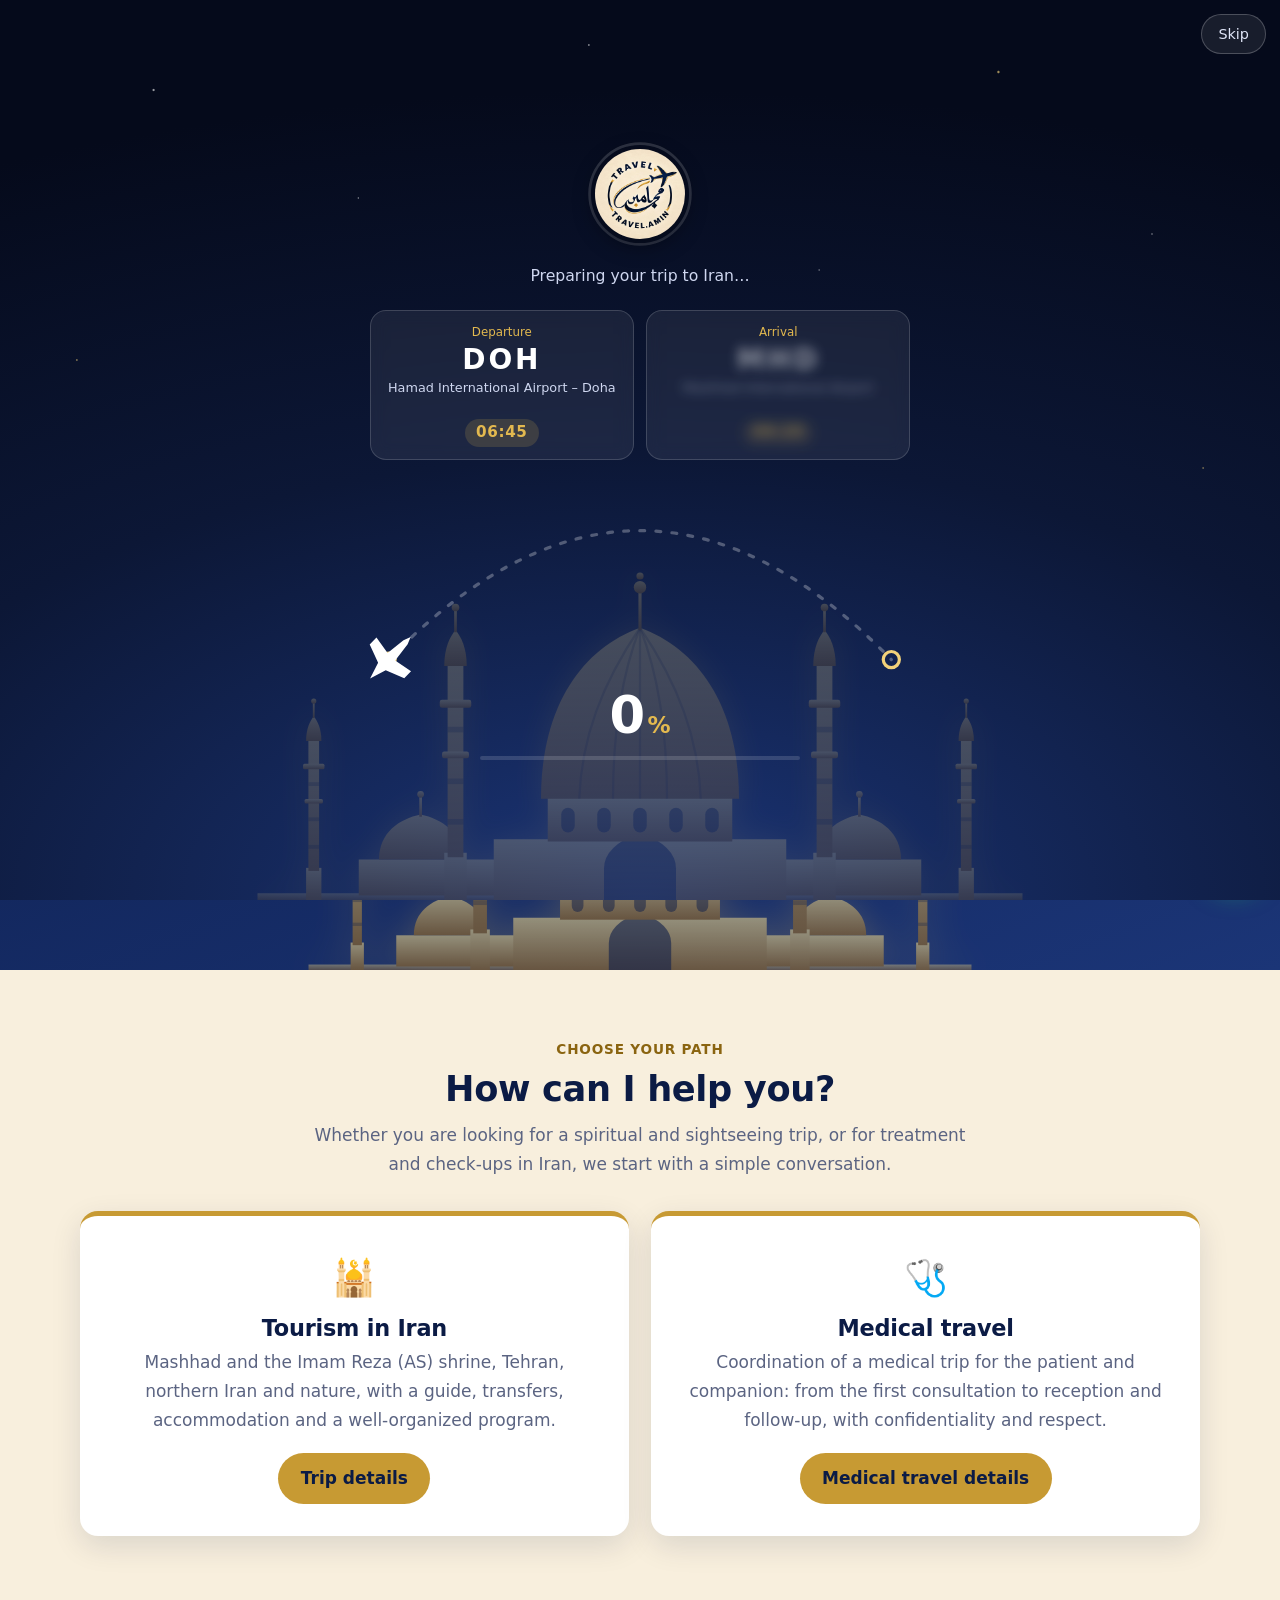
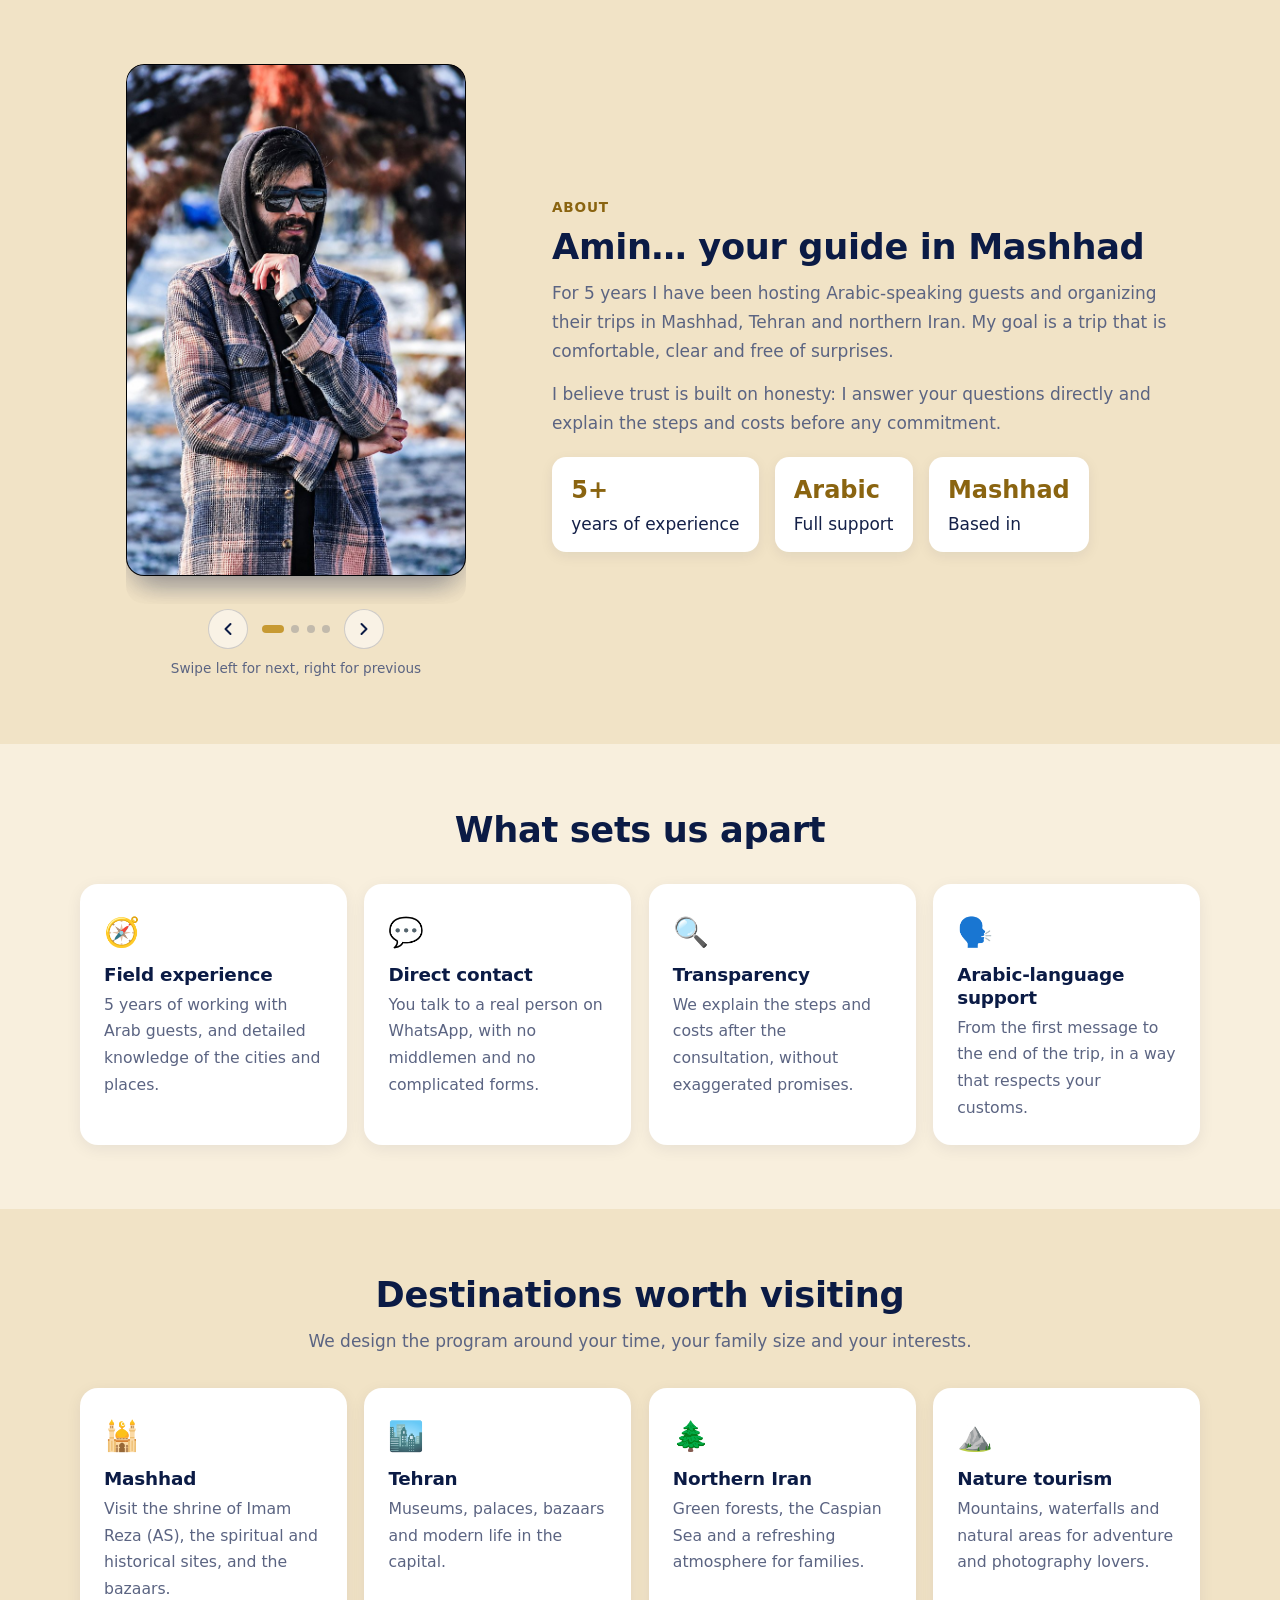
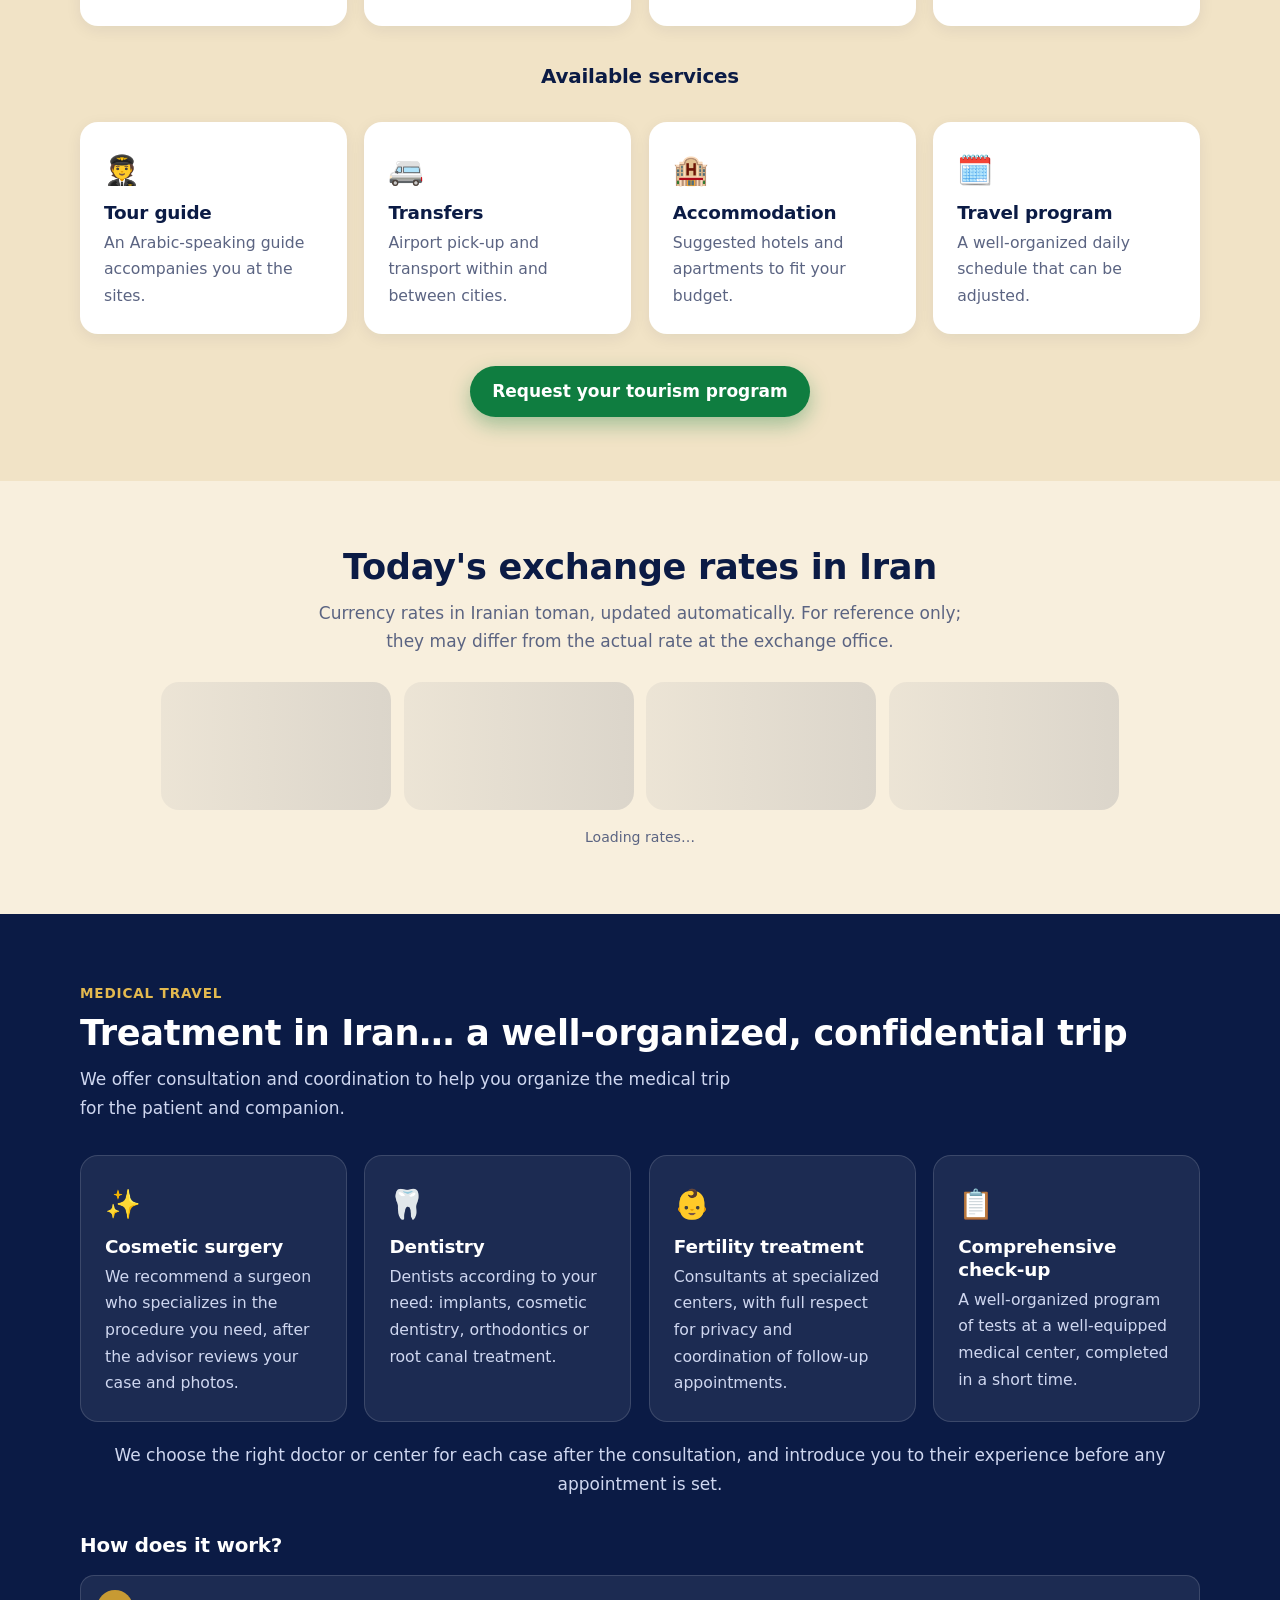
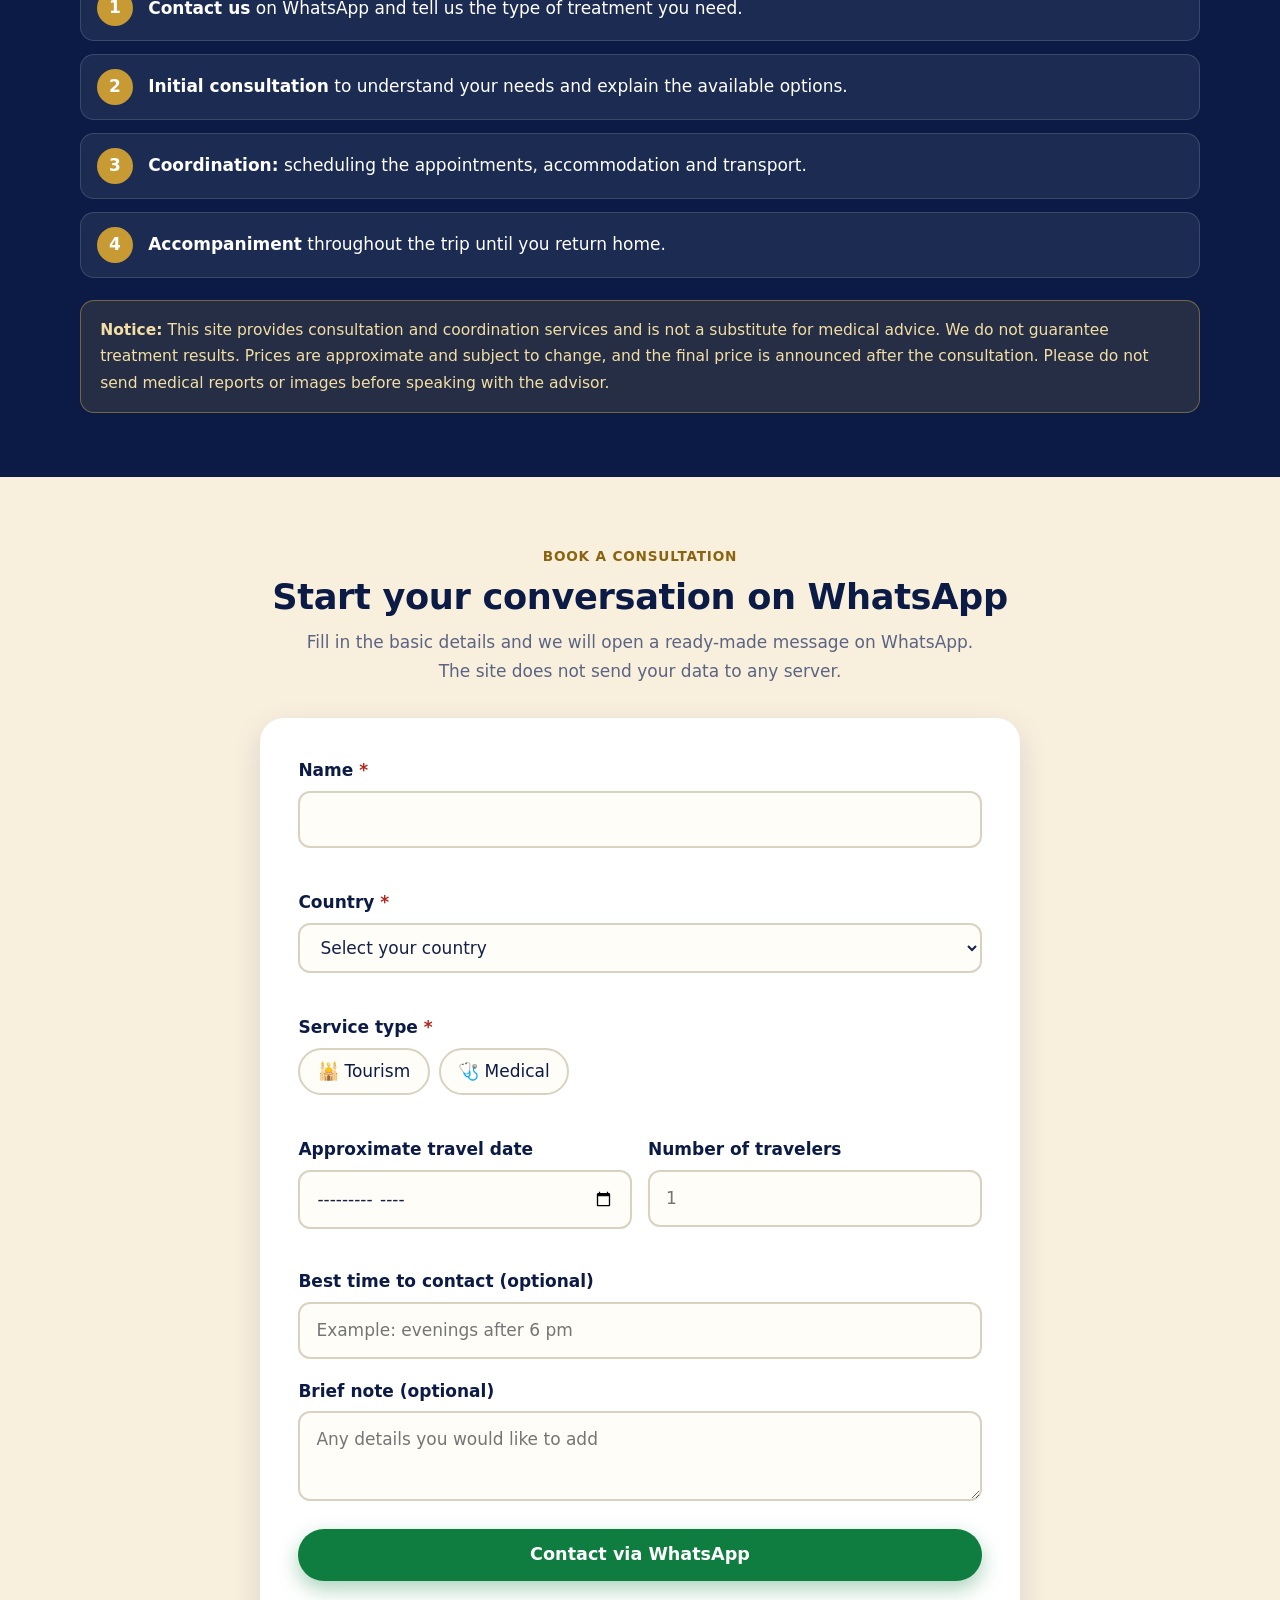
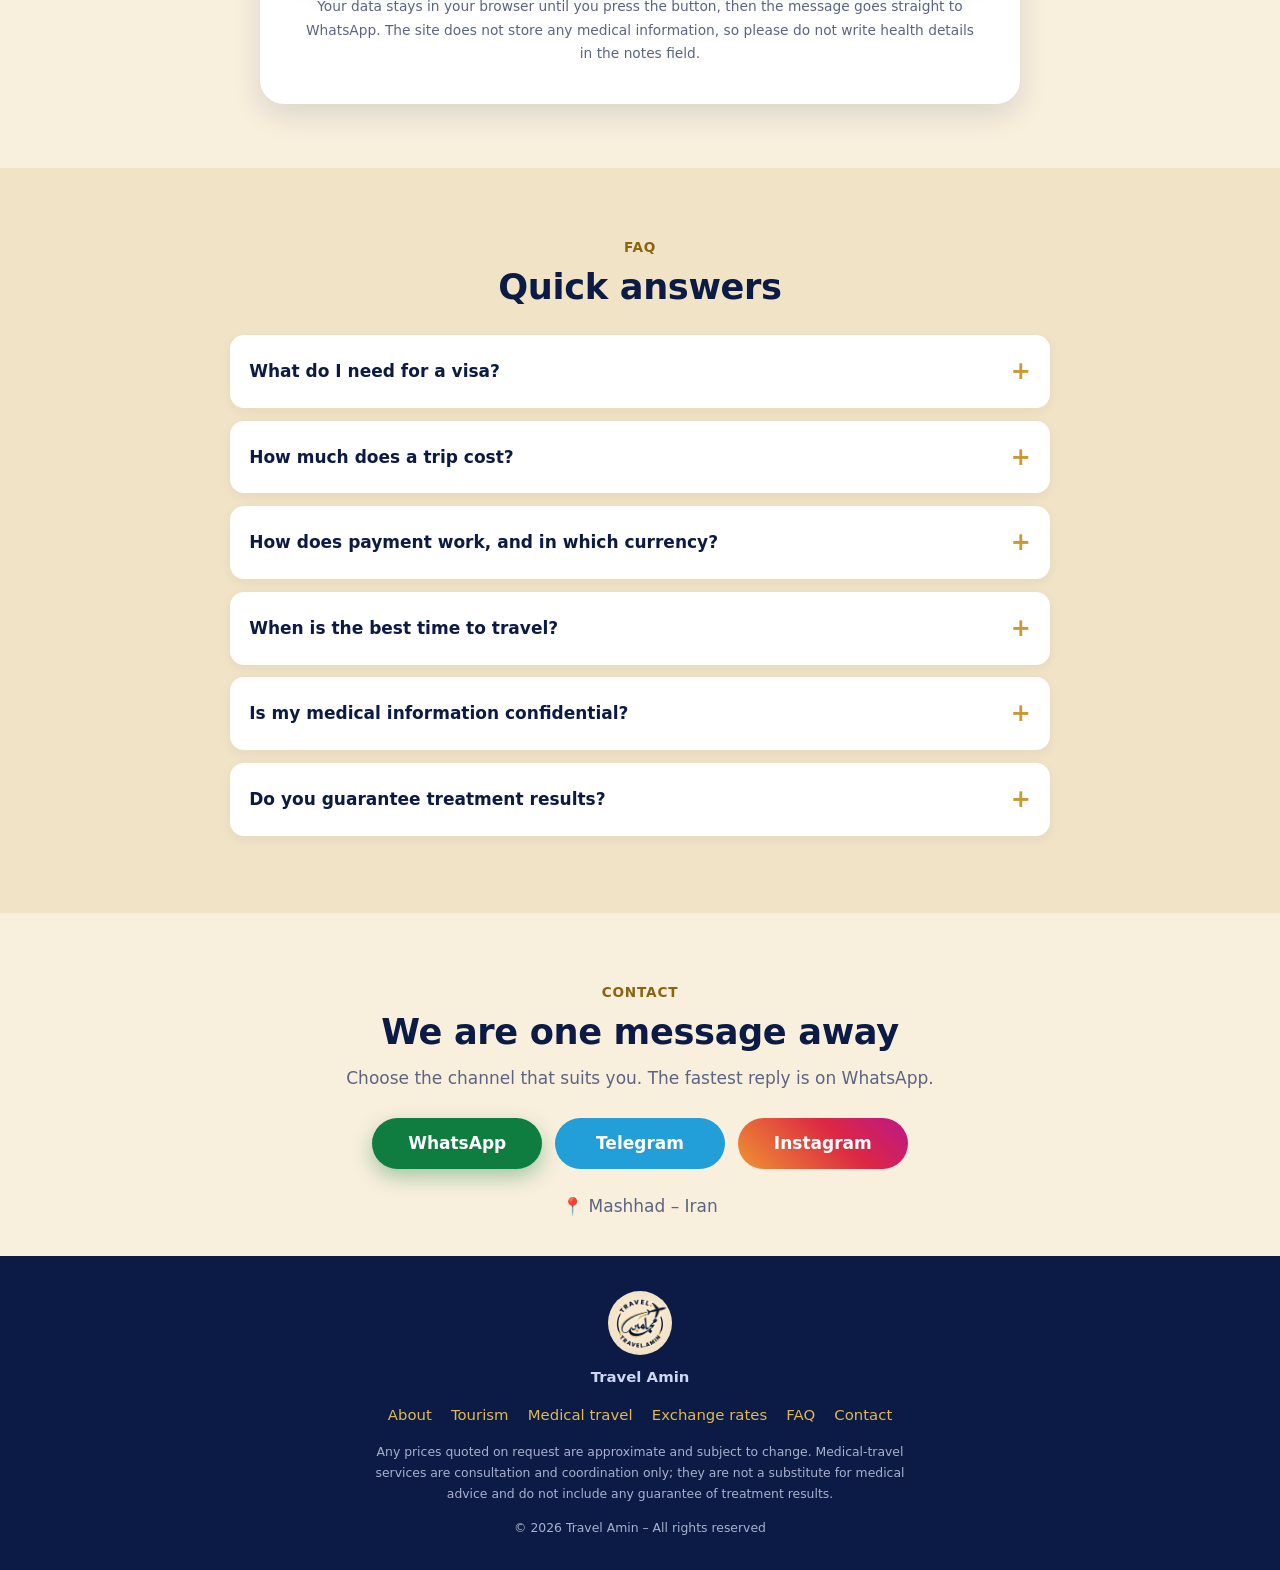
==== commit 1e9478c8: "Send the Arabic language button to the bare site root The English page linked back to the Arabic hom" ====
--- a/en/index.html
+++ b/en/index.html
@@ -185,7 +185,7 @@
       <span>Travel Amin</span>
     </a>
     <div class="nav-actions">
-      <a class="lang-btn" id="langBtn" href="../?lang=ar" hreflang="ar" lang="ar" aria-label="النسخة العربية">عربي</a>
+      <a class="lang-btn" id="langBtn" href="https://travel4iran.github.io" hreflang="ar" lang="ar" aria-label="النسخة العربية">عربي</a>
       <button class="theme-btn" id="themeBtn" type="button" aria-label="Toggle dark mode" aria-pressed="false">
         <svg class="moon" width="22" height="22" viewBox="0 0 24 24" fill="none" stroke="currentColor" stroke-width="2" stroke-linecap="round" stroke-linejoin="round" aria-hidden="true"><path d="M21 12.8A9 9 0 1 1 11.2 3a7 7 0 0 0 9.8 9.8z"/></svg>
         <svg class="sun" width="22" height="22" viewBox="0 0 24 24" fill="none" stroke="currentColor" stroke-width="2" stroke-linecap="round" aria-hidden="true"><circle cx="12" cy="12" r="4"/><path d="M12 2v2M12 20v2M4.900 4.900l1.400 1.400M17.700 17.700l1.400 1.400M2 12h2M20 12h2M4.900 19.100l1.400-1.400M17.700 6.300l1.400-1.400"/></svg>
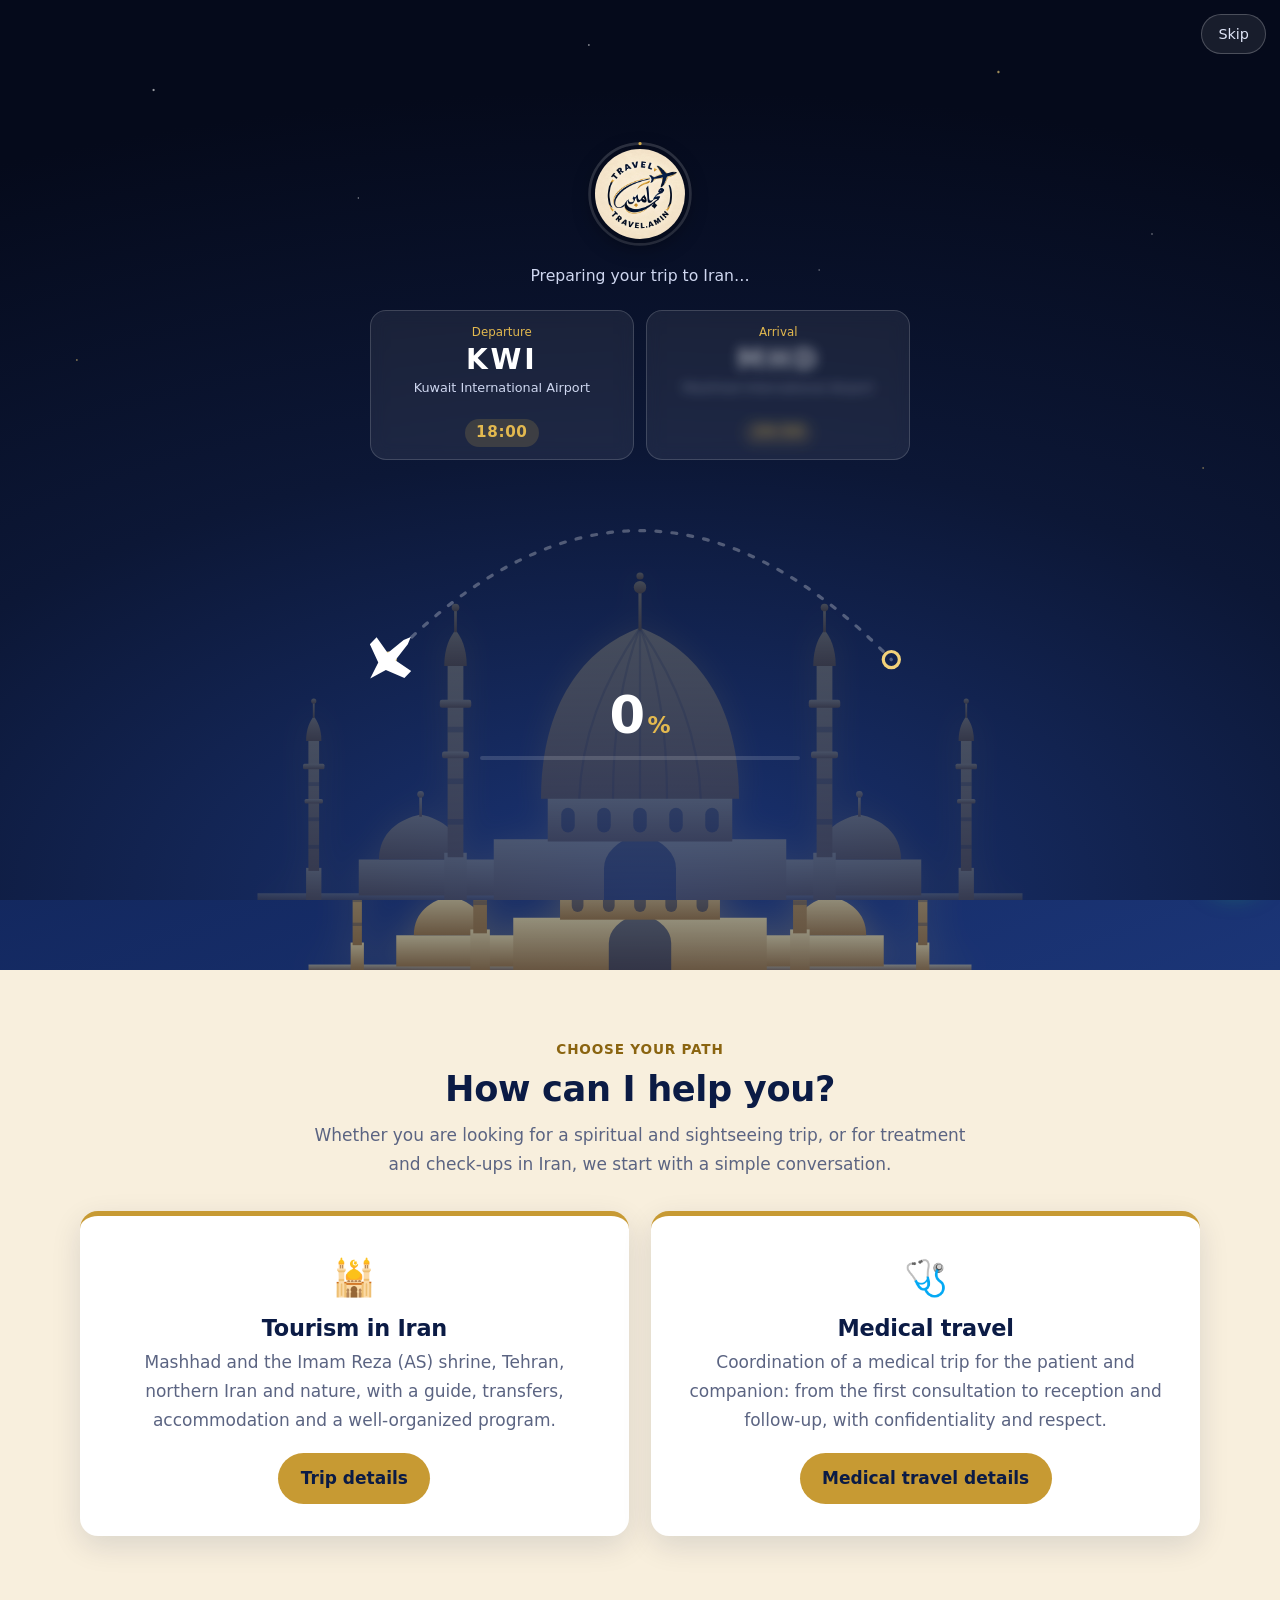
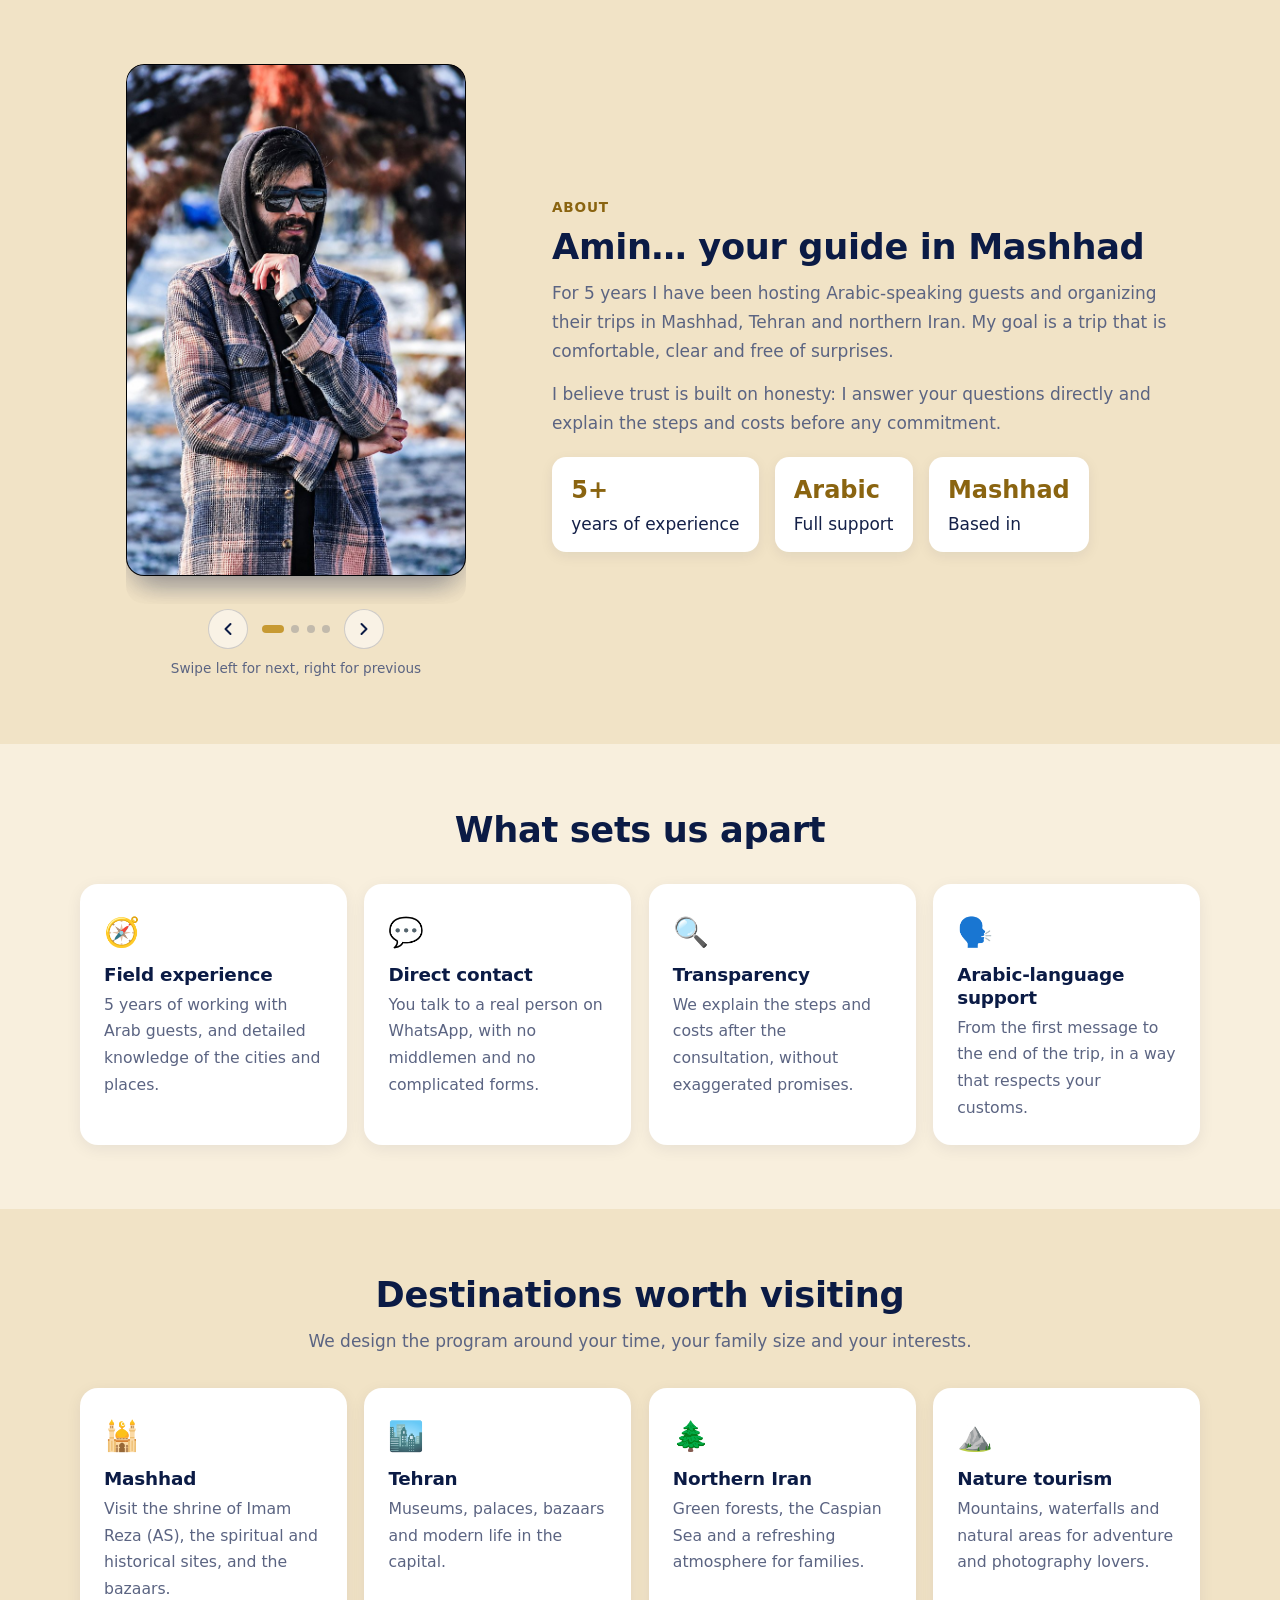
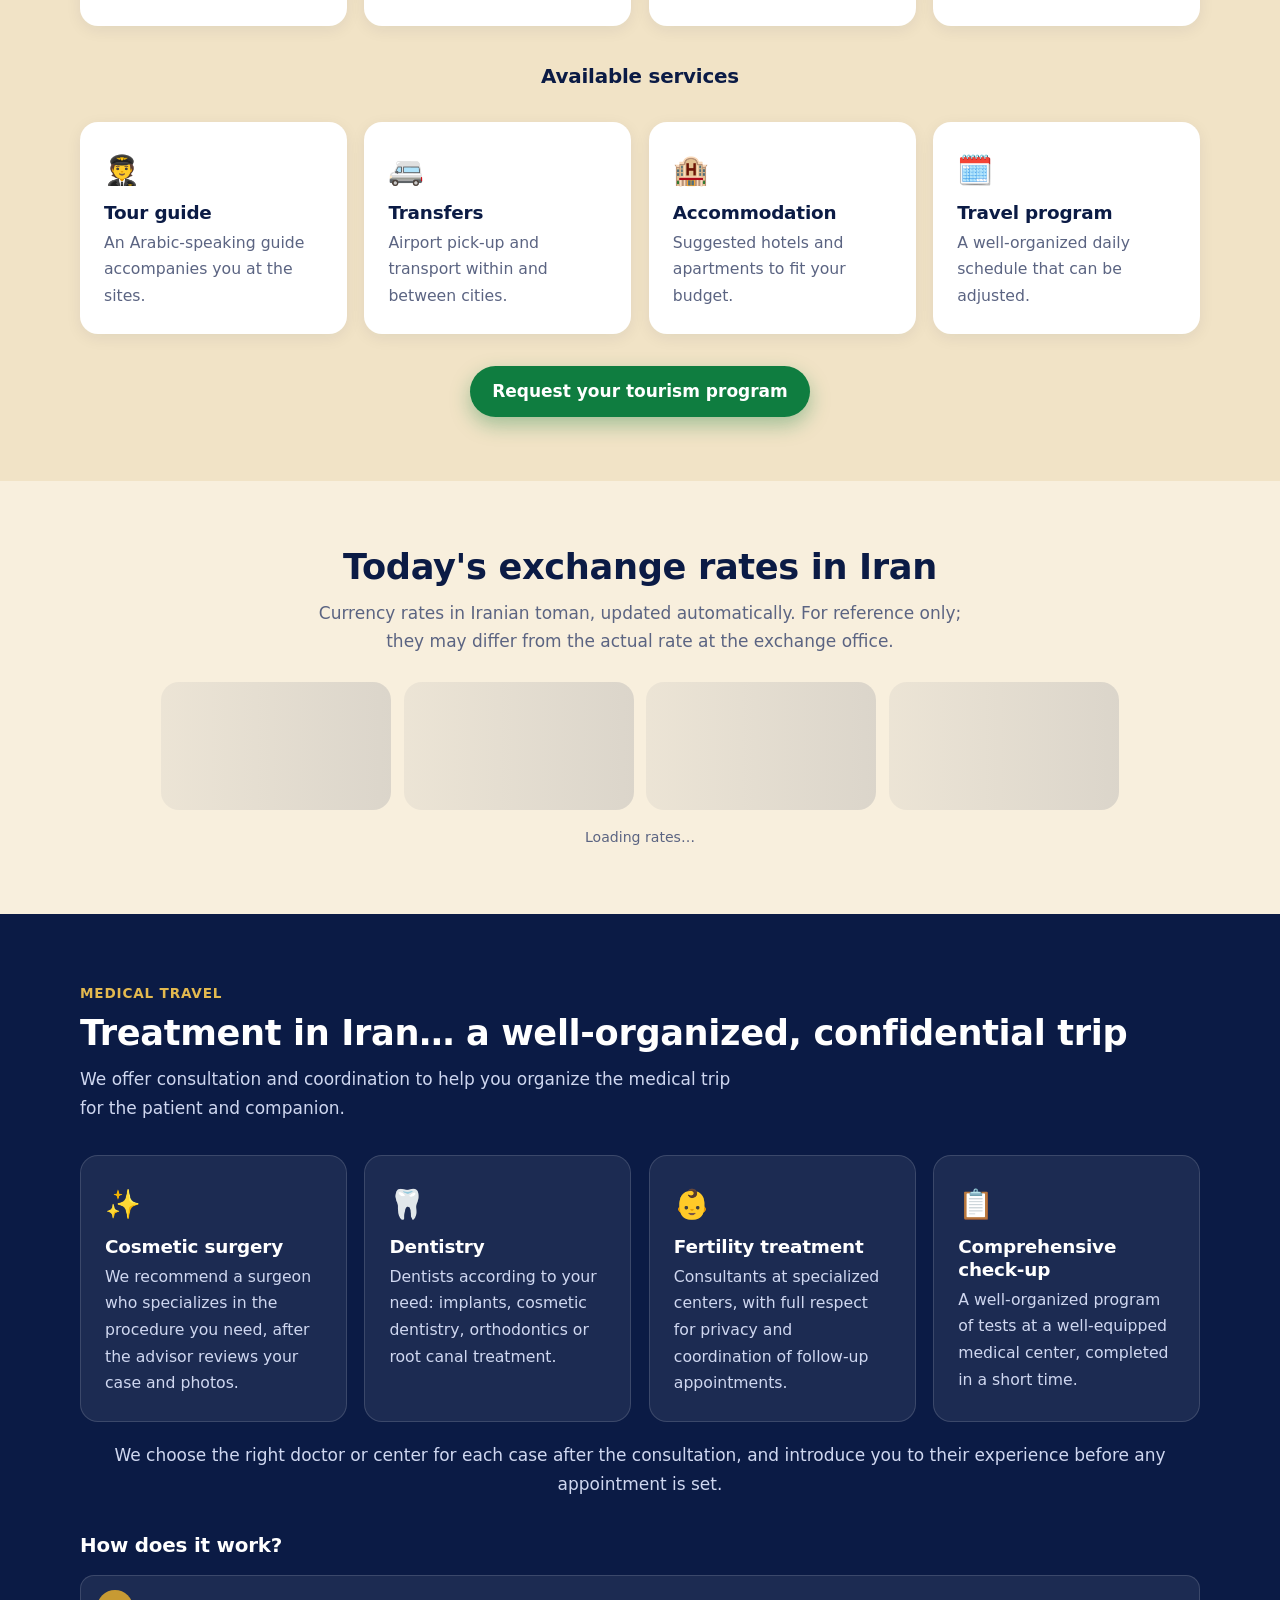
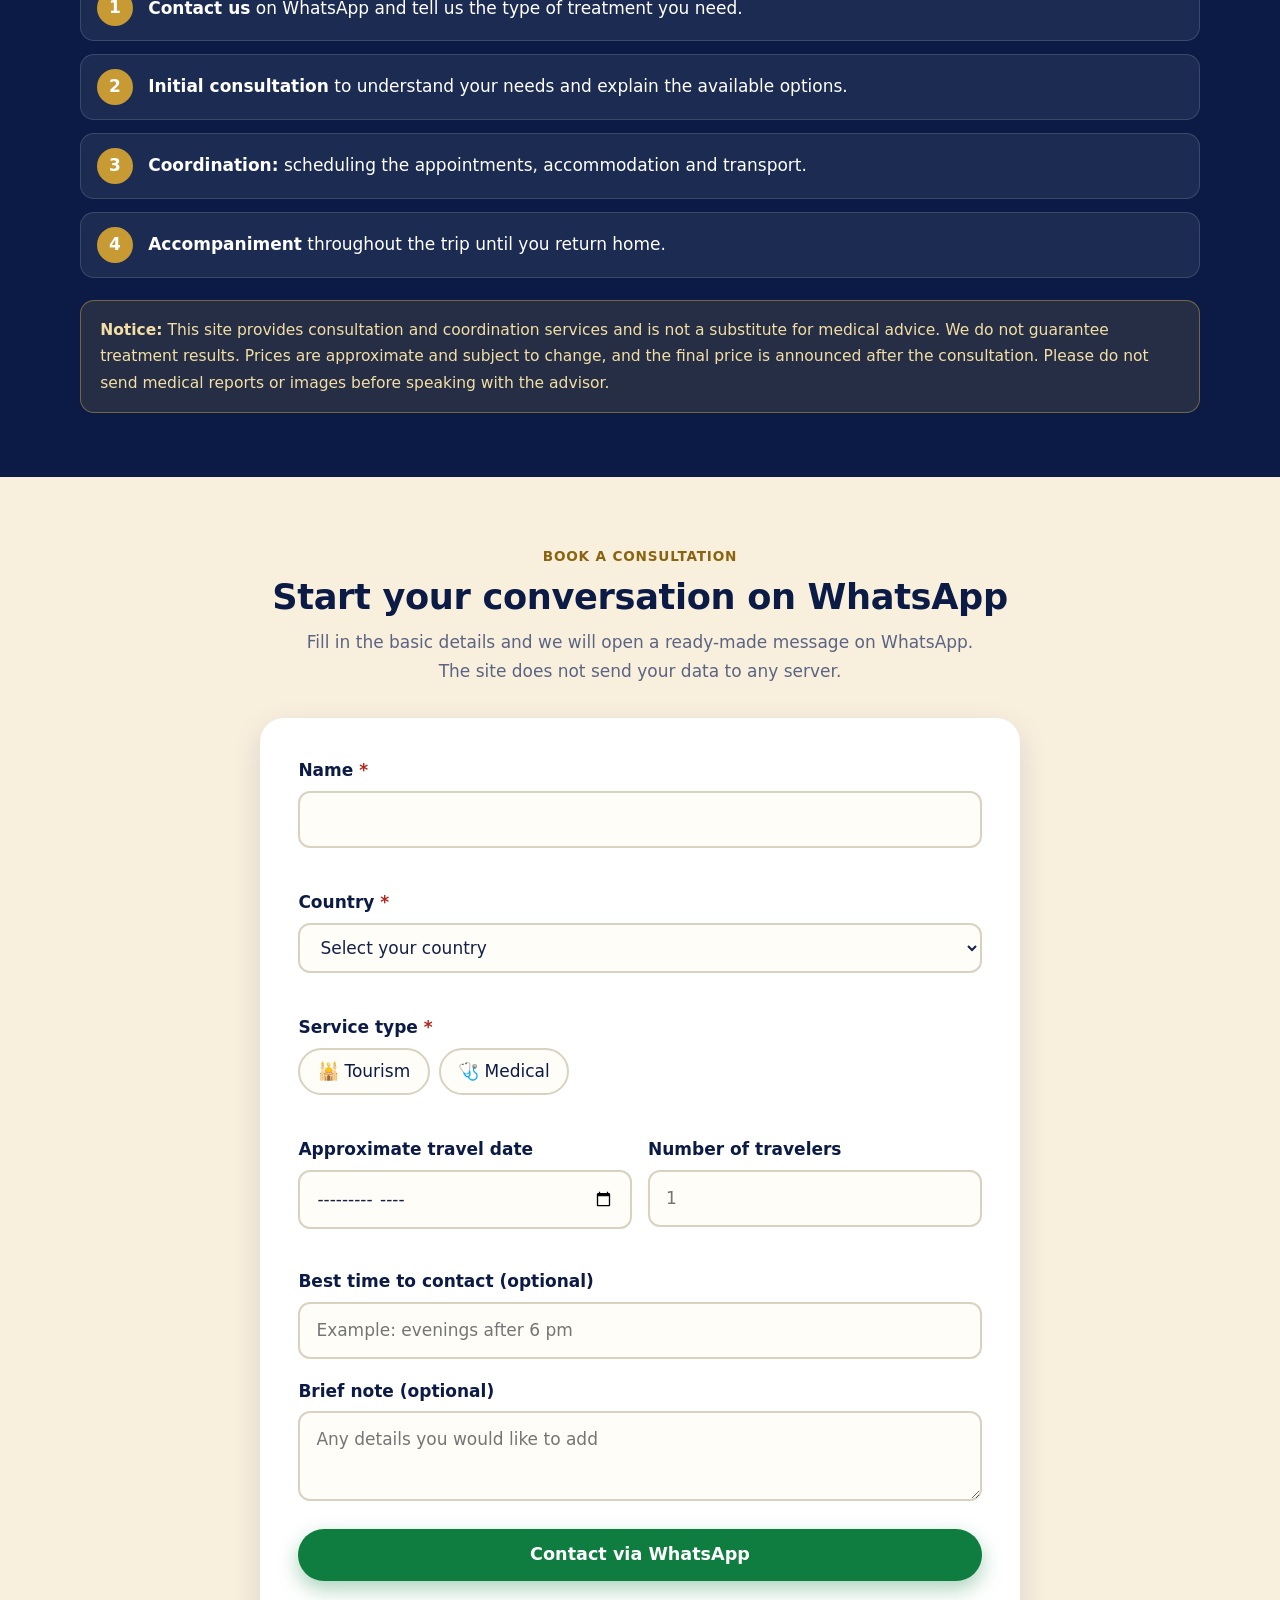
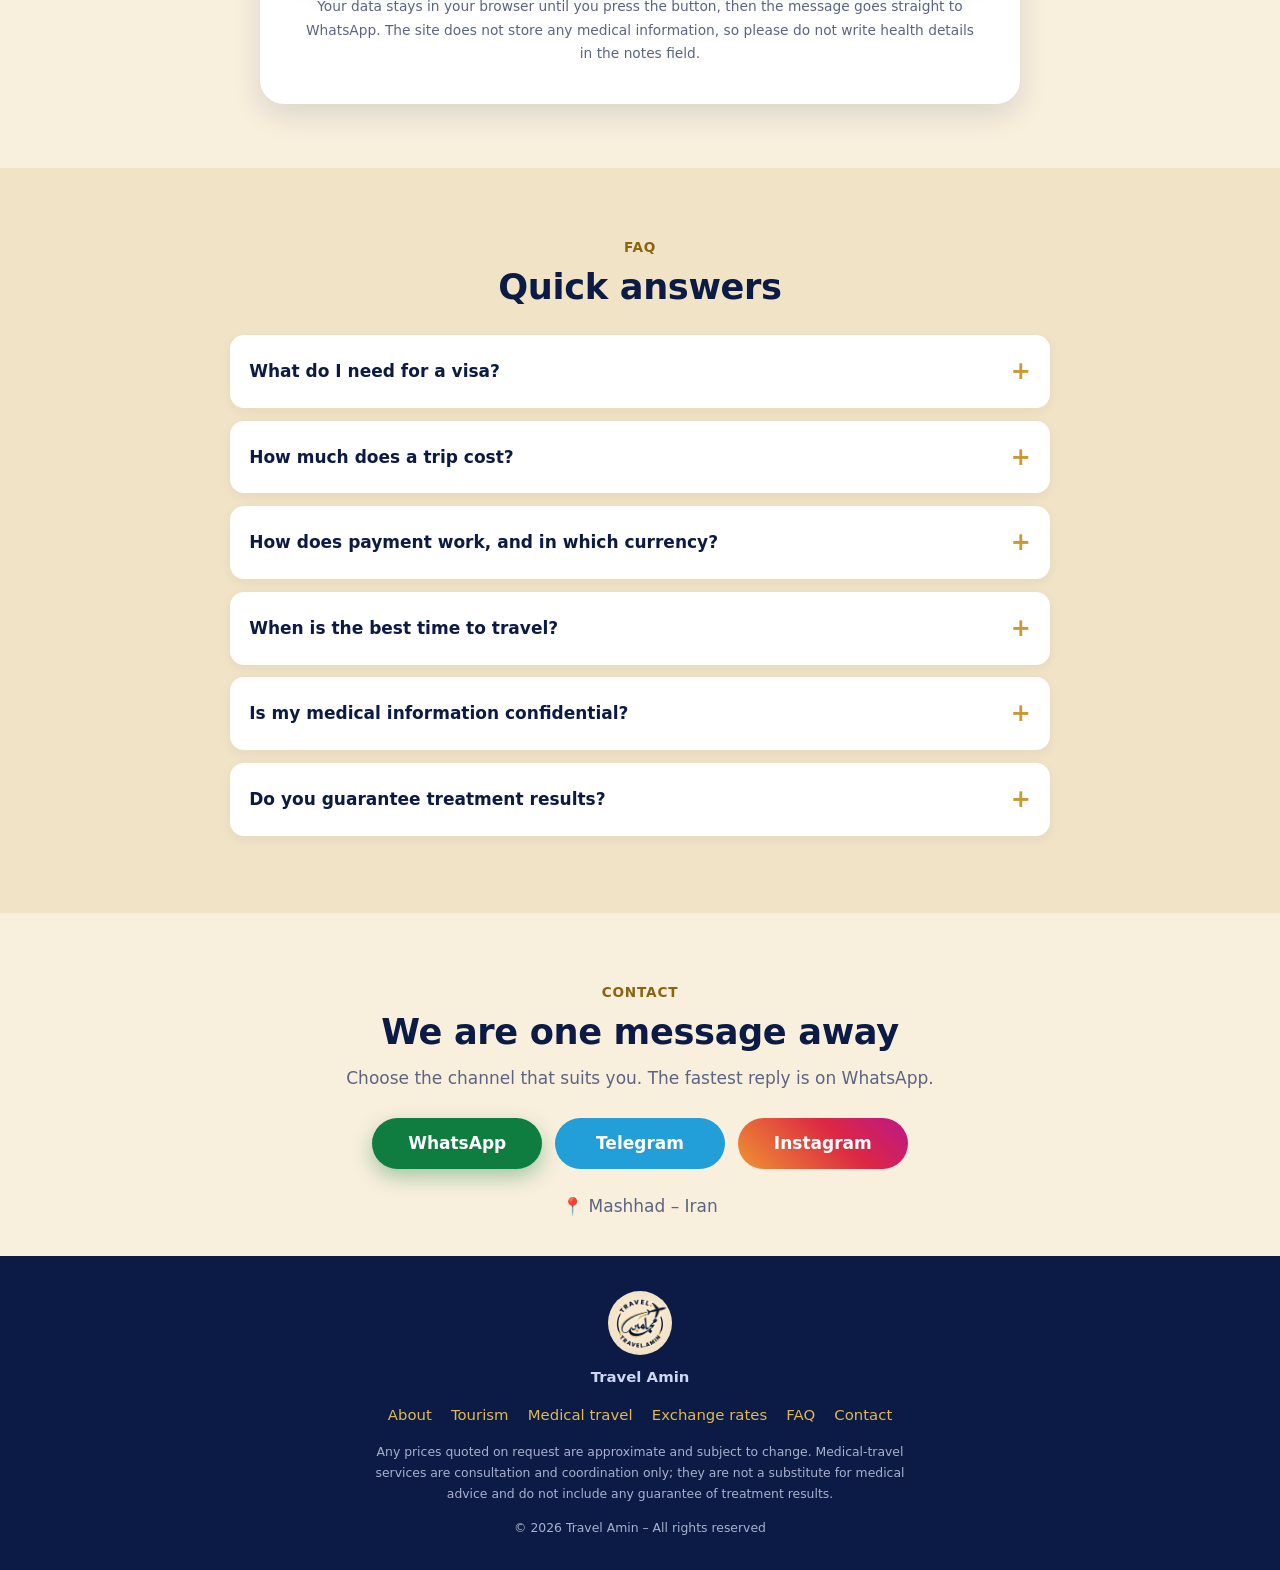
==== commit 26ce5a50: "Replace the old site domain in the Arabic and English pages" ====
--- a/en/index.html
+++ b/en/index.html
@@ -8,23 +8,23 @@
 <meta name="viewport" content="width=device-width, initial-scale=1, viewport-fit=cover">
 <title>Tour Guide in Mashhad | Medical Travel in Iran – Travel Amin</title>
 <meta name="description" content="Amin, a tour guide from Mashhad with 5 years of experience. Tourism and medical travel in Iran for Arabic-speaking travelers, with direct consultation on WhatsApp.">
-<link rel="canonical" href="https://travel4iran.github.io/en/" />
-<link rel="alternate" hreflang="ar" href="https://travel4iran.github.io/">
-<link rel="alternate" hreflang="en" href="https://travel4iran.github.io/en/">
-<link rel="alternate" hreflang="x-default" href="https://travel4iran.github.io/">
+<link rel="canonical" href="https://travel-amin.github.io/en/" />
+<link rel="alternate" hreflang="ar" href="https://travel-amin.github.io/">
+<link rel="alternate" hreflang="en" href="https://travel-amin.github.io/en/">
+<link rel="alternate" hreflang="x-default" href="https://travel-amin.github.io/">
 <meta property="og:type" content="website">
 <meta property="og:title" content="Travel Amin | Tourism & Medical Travel in Iran">
 <meta property="og:description" content="Plan your tourism or medical trip to Iran with a guide from Mashhad, and get in touch directly on WhatsApp.">
-<meta property="og:url" content="https://travel4iran.github.io/en/">
+<meta property="og:url" content="https://travel-amin.github.io/en/">
 <meta property="og:site_name" content="Travel Amin">
-<meta property="og:image" content="https://travel4iran.github.io/assets/img/og.jpg">
+<meta property="og:image" content="https://travel-amin.github.io/assets/img/og.jpg">
 <meta property="og:image:width" content="1200">
 <meta property="og:image:height" content="630">
 <meta property="og:image:alt" content="Travel Amin – Tour guide in Mashhad">
 <meta name="twitter:card" content="summary_large_image">
 <meta name="twitter:title" content="Travel Amin | Tourism & Medical Travel in Iran">
 <meta name="twitter:description" content="Plan your tourism or medical trip to Iran with a guide from Mashhad, and get in touch directly on WhatsApp.">
-<meta name="twitter:image" content="https://travel4iran.github.io/assets/img/og.jpg">
+<meta name="twitter:image" content="https://travel-amin.github.io/assets/img/og.jpg">
 <meta property="og:locale" content="en_US">
 <meta property="og:locale:alternate" content="ar_AR">
 <meta name="theme-color" content="#0B1B45" id="metaTheme">
@@ -40,13 +40,13 @@
   "@graph": [
     {
       "@type": "TravelAgency",
-      "@id": "https://travel4iran.github.io/en/#agency",
+      "@id": "https://travel-amin.github.io/en/#agency",
       "name": "Travel Amin",
       "alternateName": "Travel.Amin",
       "description": "Tourism and medical-travel services in Iran for Arabic-speaking travelers",
-      "url": "https://travel4iran.github.io/en/",
-      "logo": "https://travel4iran.github.io/assets/img/logo.jpg",
-      "image": "https://travel4iran.github.io/assets/img/og.jpg",
+      "url": "https://travel-amin.github.io/en/",
+      "logo": "https://travel-amin.github.io/assets/img/logo.jpg",
+      "image": "https://travel-amin.github.io/assets/img/og.jpg",
       "knowsLanguage": "ar",
       "telephone": "+989395464608",
       "contactPoint": {
@@ -68,11 +68,11 @@
     },
     {
       "@type": "Person",
-      "@id": "https://travel4iran.github.io/en/#person",
+      "@id": "https://travel-amin.github.io/en/#person",
       "name": "Amin",
       "jobTitle": "Tour guide",
       "worksFor": {
-        "@id": "https://travel4iran.github.io/en/#agency"
+        "@id": "https://travel-amin.github.io/en/#agency"
       }
     }
   ]
@@ -185,7 +185,7 @@
       <span>Travel Amin</span>
     </a>
     <div class="nav-actions">
-      <a class="lang-btn" id="langBtn" href="https://travel4iran.github.io" hreflang="ar" lang="ar" aria-label="النسخة العربية">عربي</a>
+      <a class="lang-btn" id="langBtn" href="https://travel-amin.github.io" hreflang="ar" lang="ar" aria-label="النسخة العربية">عربي</a>
       <button class="theme-btn" id="themeBtn" type="button" aria-label="Toggle dark mode" aria-pressed="false">
         <svg class="moon" width="22" height="22" viewBox="0 0 24 24" fill="none" stroke="currentColor" stroke-width="2" stroke-linecap="round" stroke-linejoin="round" aria-hidden="true"><path d="M21 12.8A9 9 0 1 1 11.2 3a7 7 0 0 0 9.8 9.8z"/></svg>
         <svg class="sun" width="22" height="22" viewBox="0 0 24 24" fill="none" stroke="currentColor" stroke-width="2" stroke-linecap="round" aria-hidden="true"><circle cx="12" cy="12" r="4"/><path d="M12 2v2M12 20v2M4.900 4.900l1.400 1.400M17.700 17.700l1.400 1.400M2 12h2M20 12h2M4.900 19.100l1.400-1.400M17.700 6.300l1.400-1.400"/></svg>
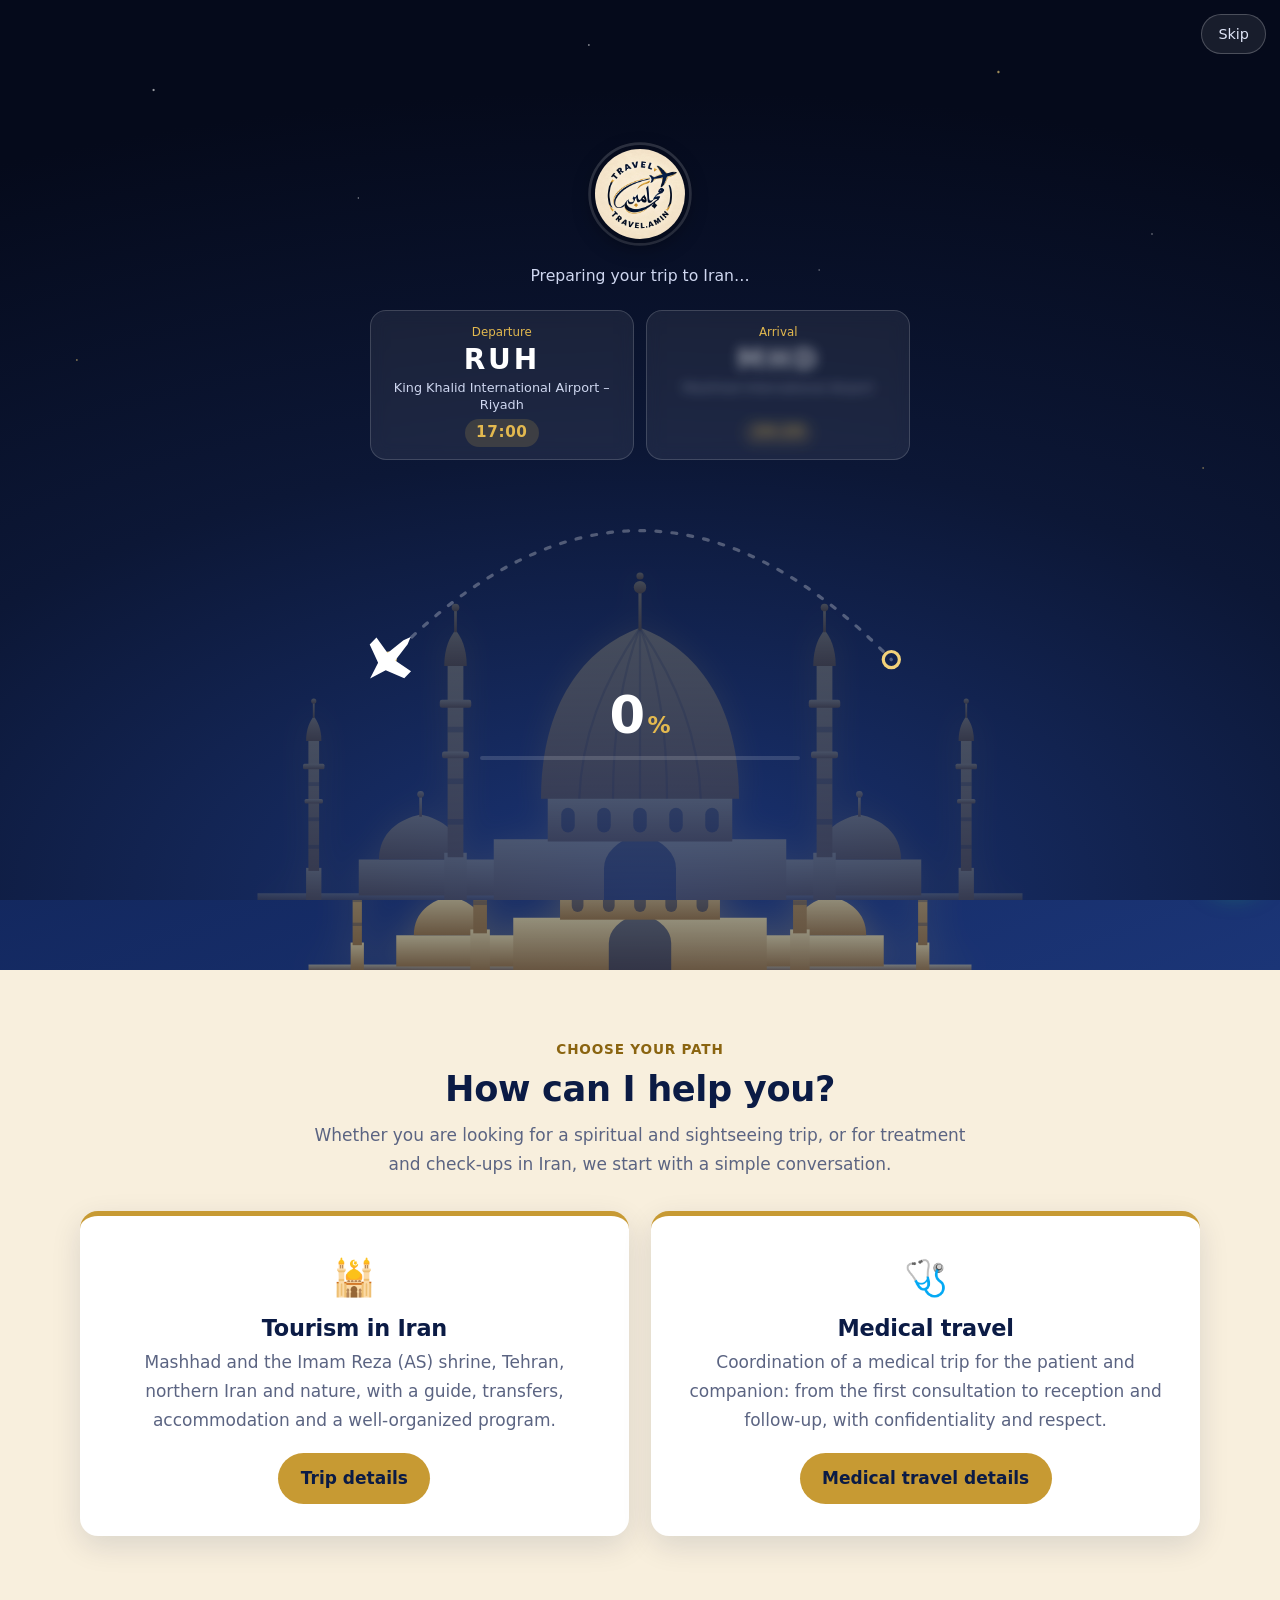
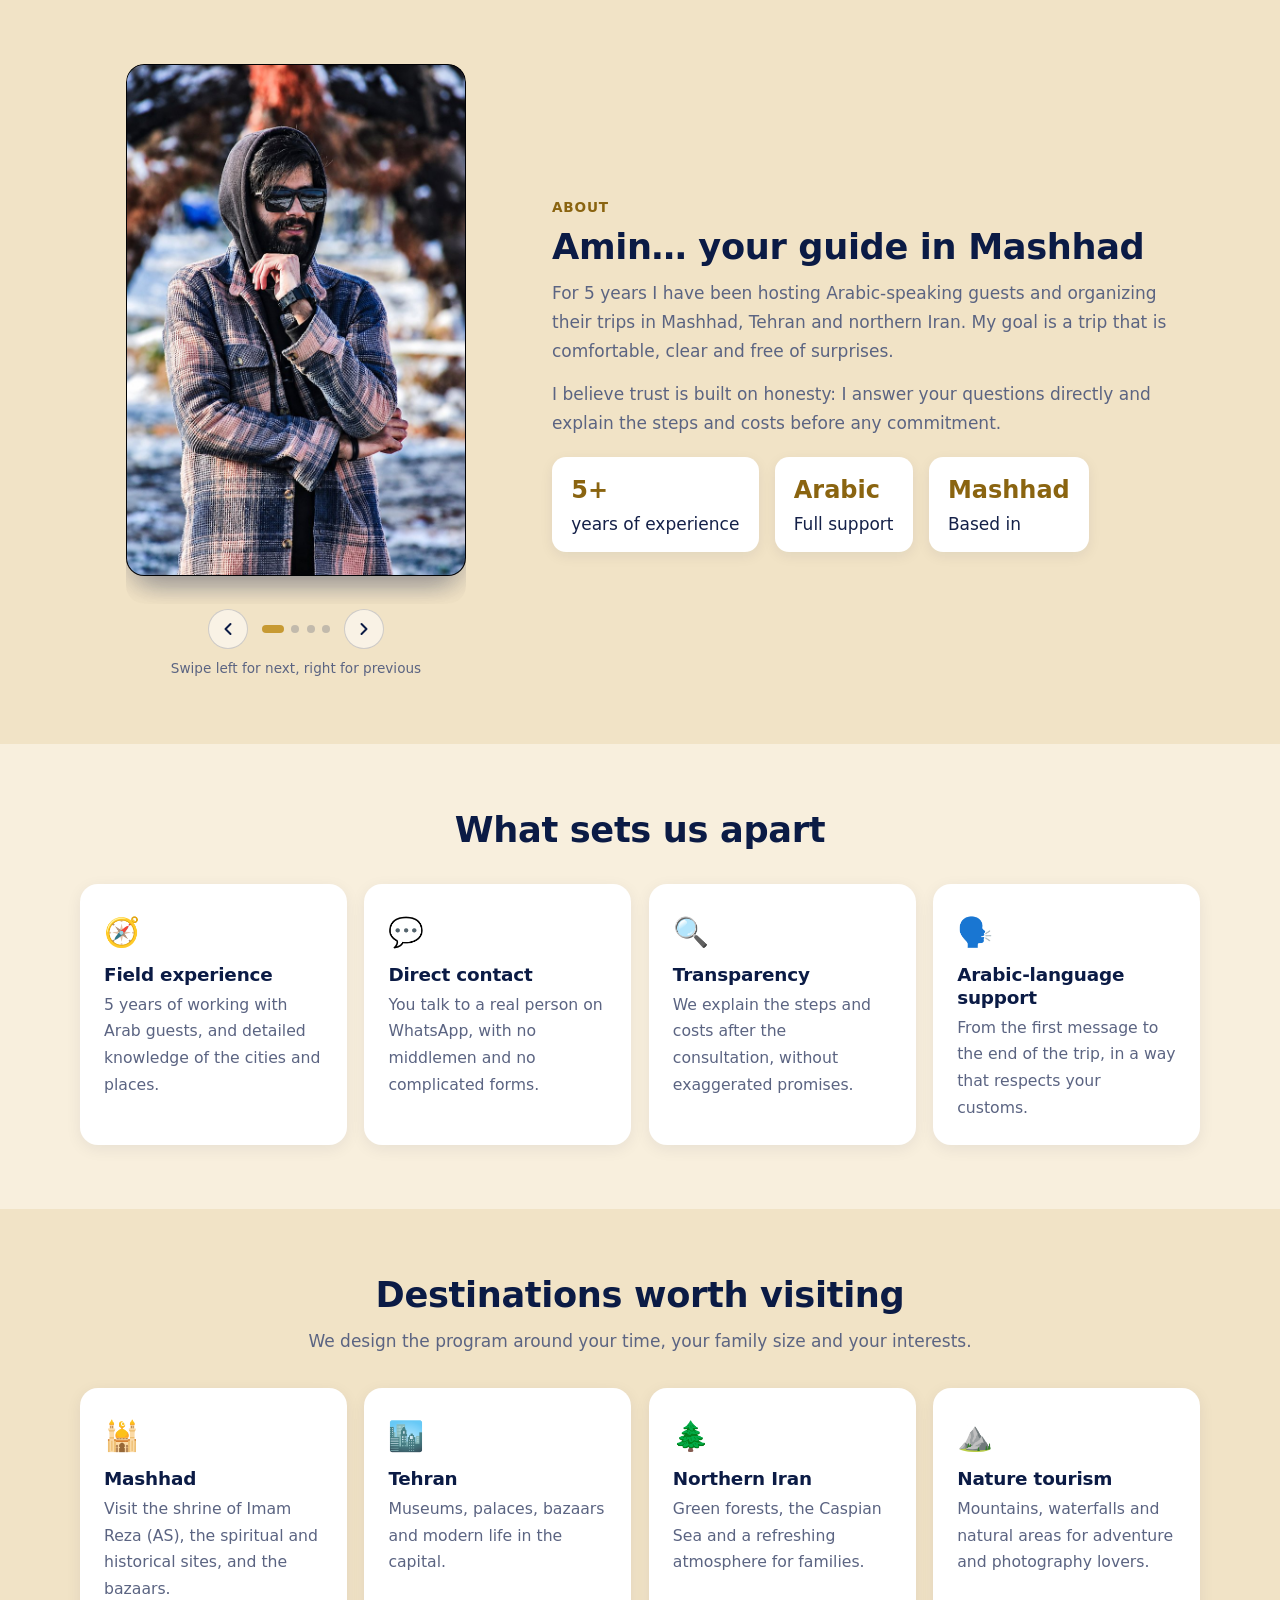
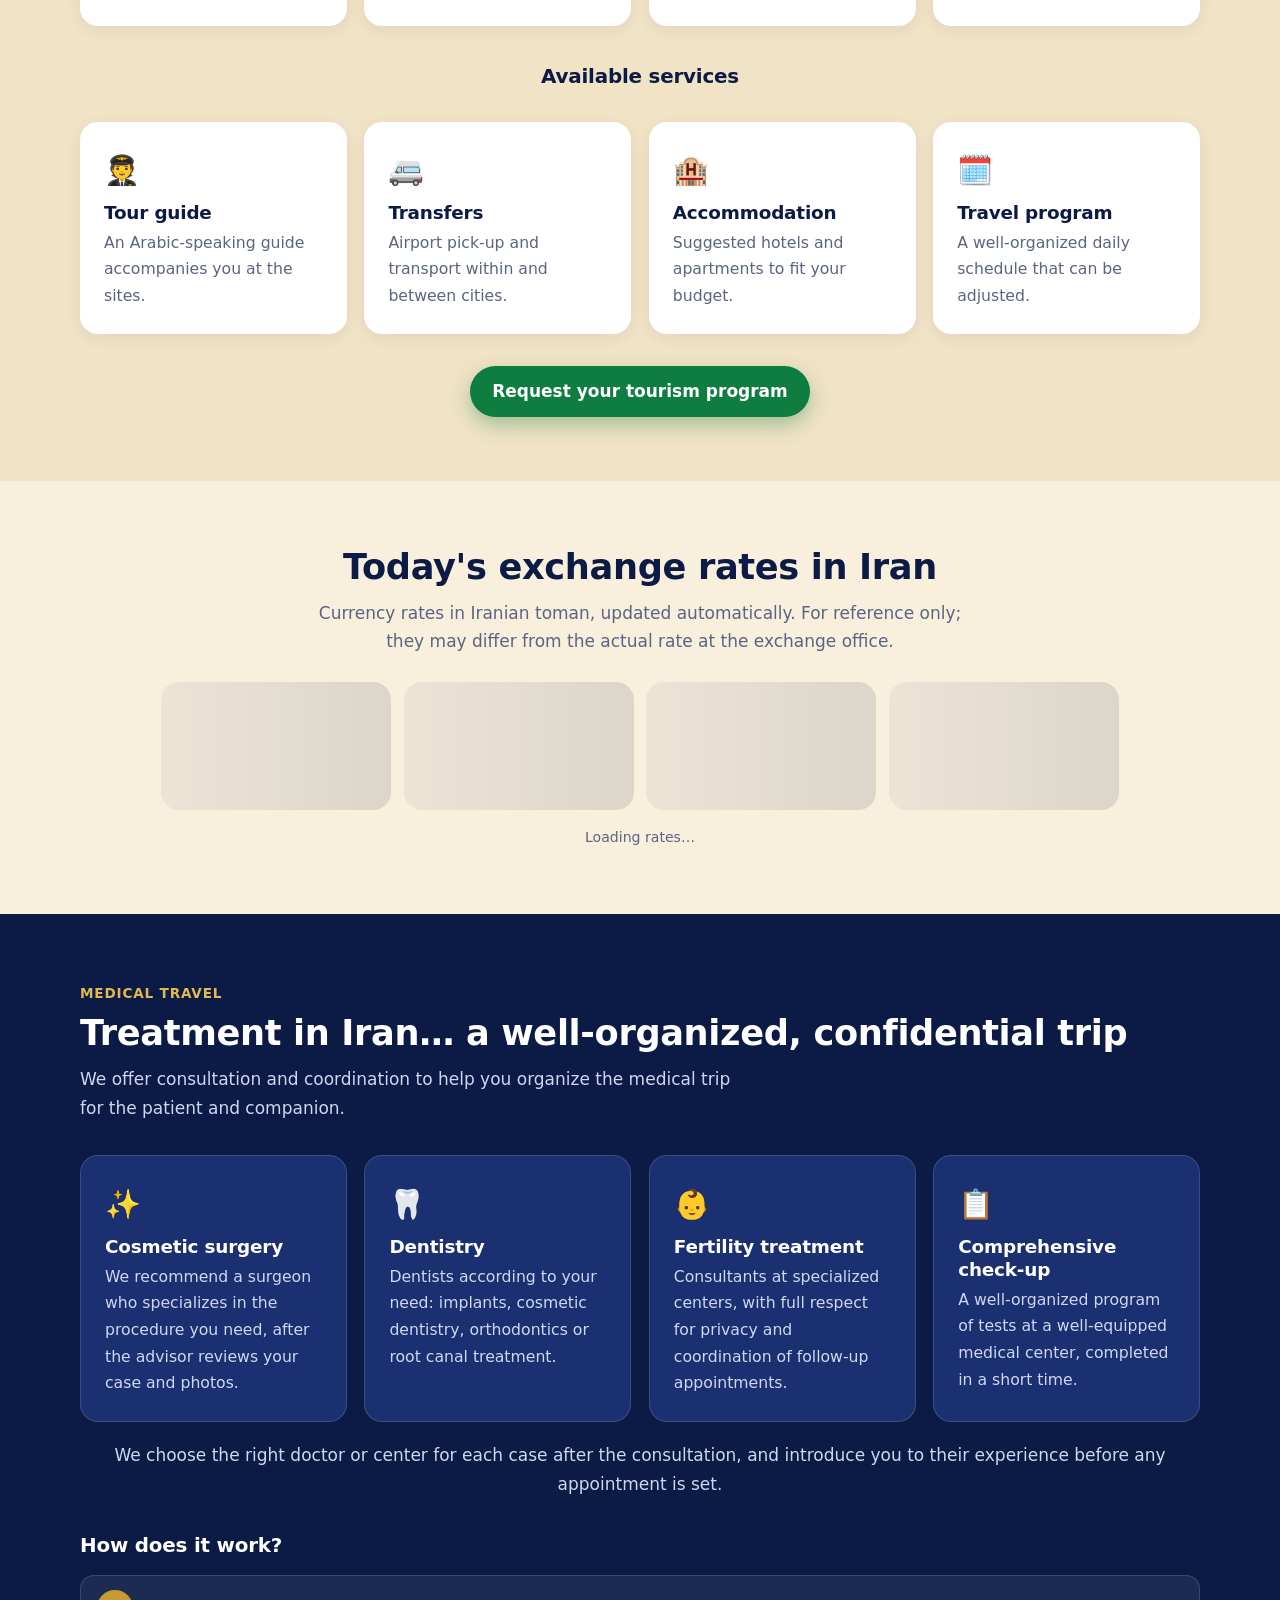
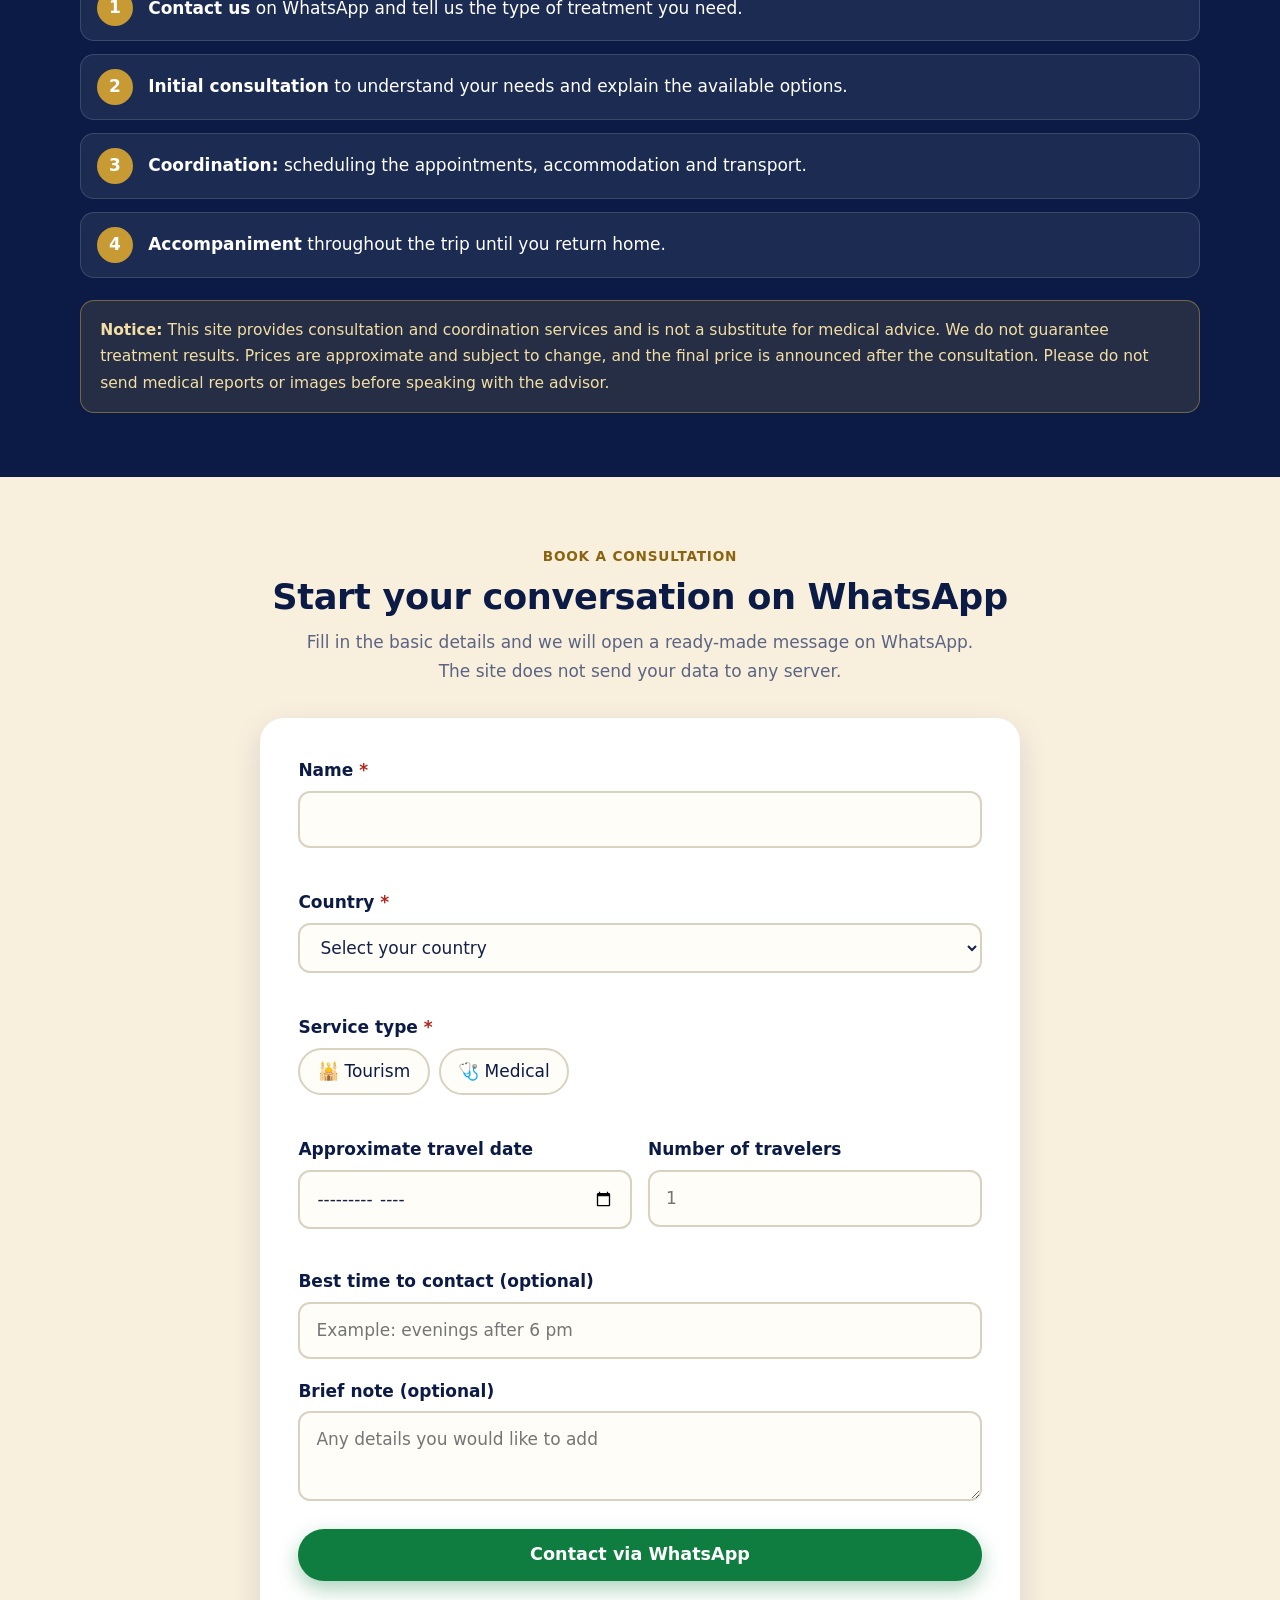
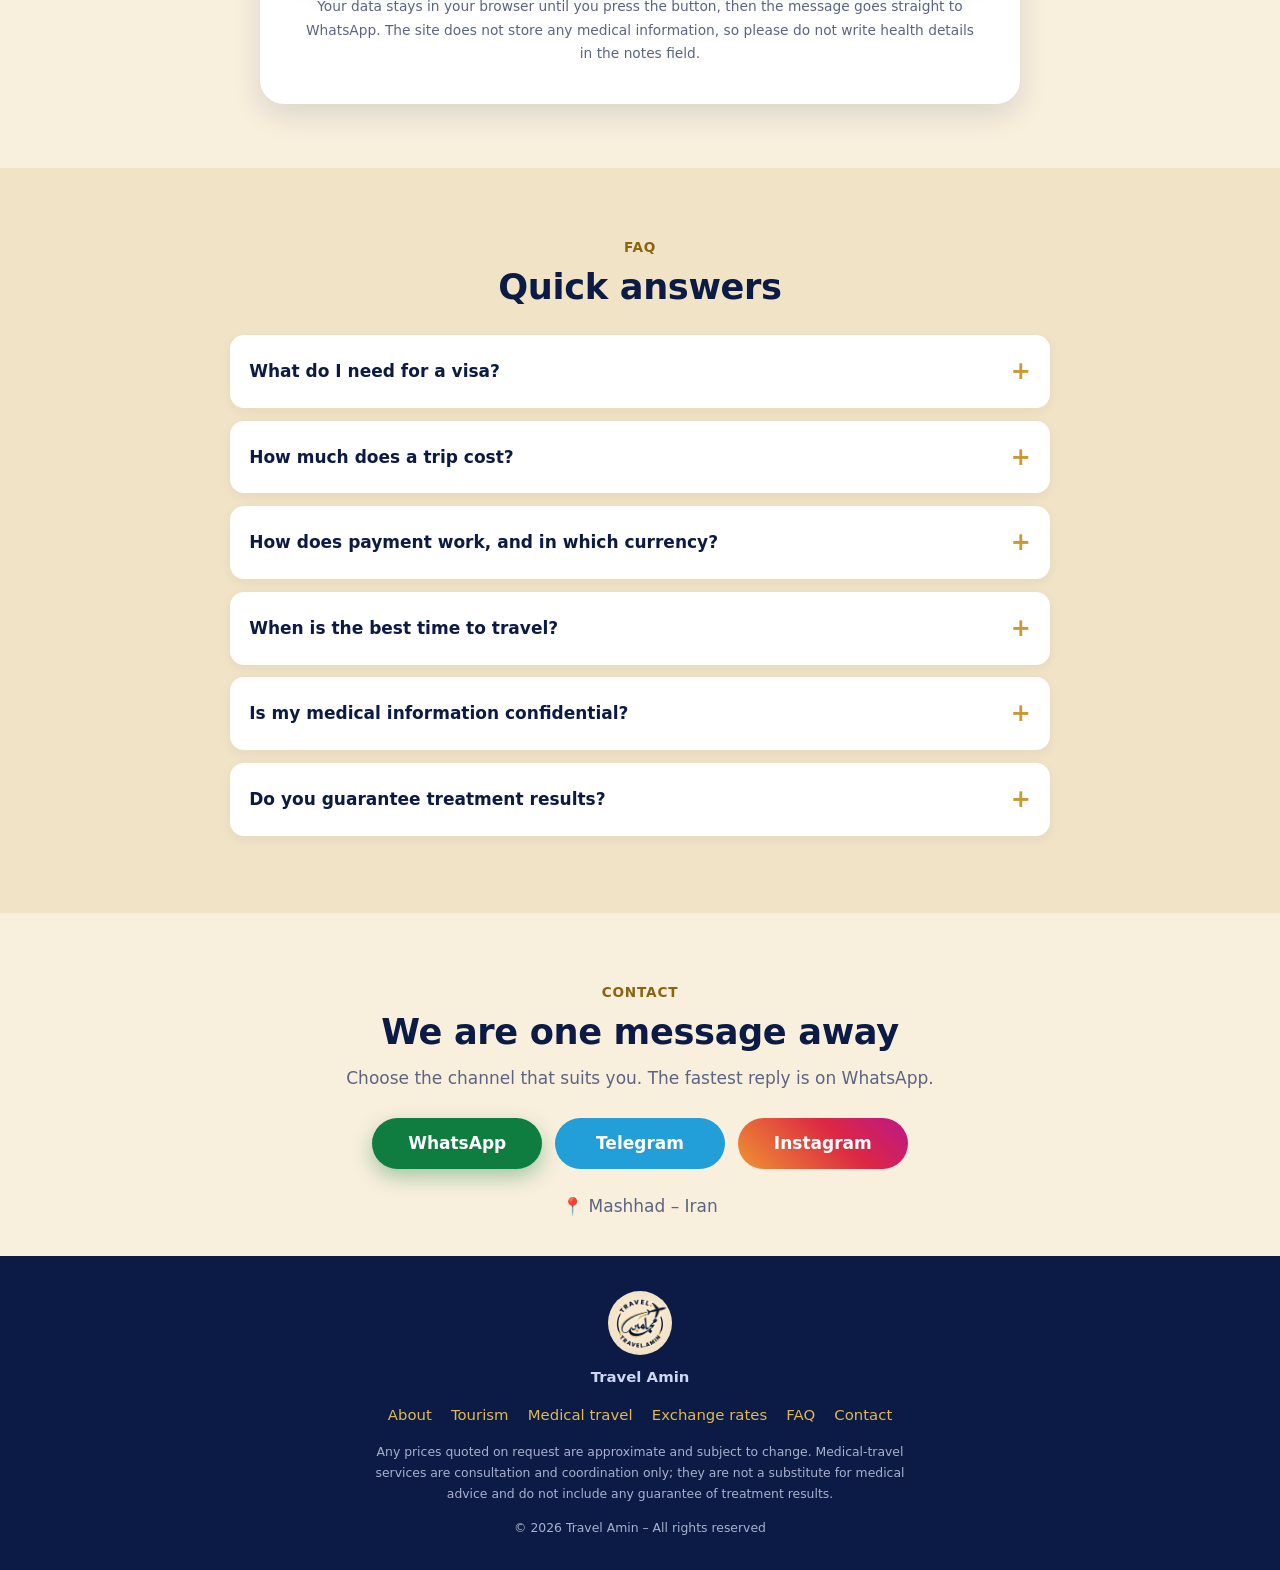
==== commit a293a5ea: "Add the Search Console verification meta tag to both pages" ====
--- a/en/index.html
+++ b/en/index.html
@@ -3,6 +3,7 @@
 <head>
 <meta charset="utf-8">
 <meta name="google-site-verification" content="cm3eL5Jy6Xv6FcwjnSOEqMSKHyD1TACXFL0OjEvYumI" />
+<meta name="google-site-verification" content="googleb2ebb26e5218cbc9" />
 <meta http-equiv="Content-Security-Policy" content="default-src 'self'; script-src 'self'; style-src 'self' https://fonts.googleapis.com; font-src https://fonts.gstatic.com; img-src 'self' data:; connect-src 'self' https://travelamin-rate.mafia099x.workers.dev; base-uri 'self'; form-action 'none'; object-src 'none'">
 <meta name="referrer" content="strict-origin-when-cross-origin">
 <meta name="viewport" content="width=device-width, initial-scale=1, viewport-fit=cover">
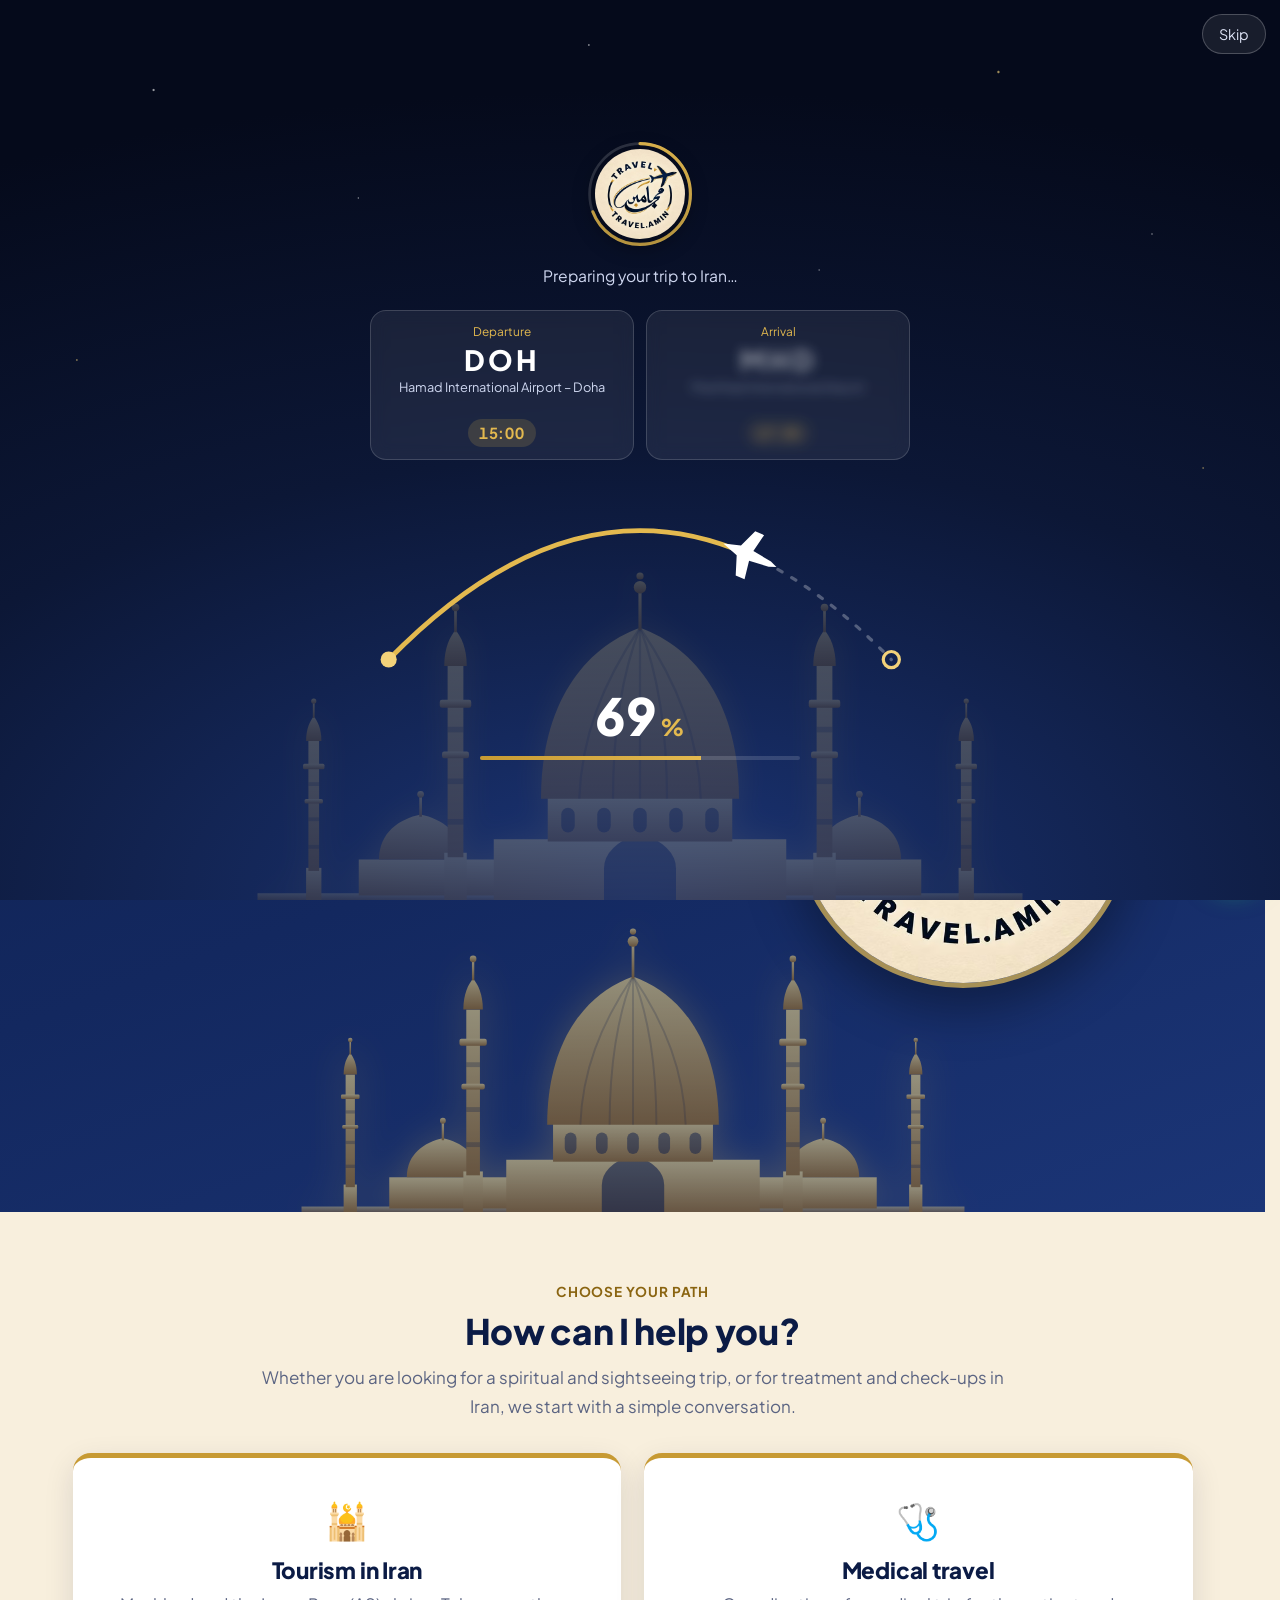
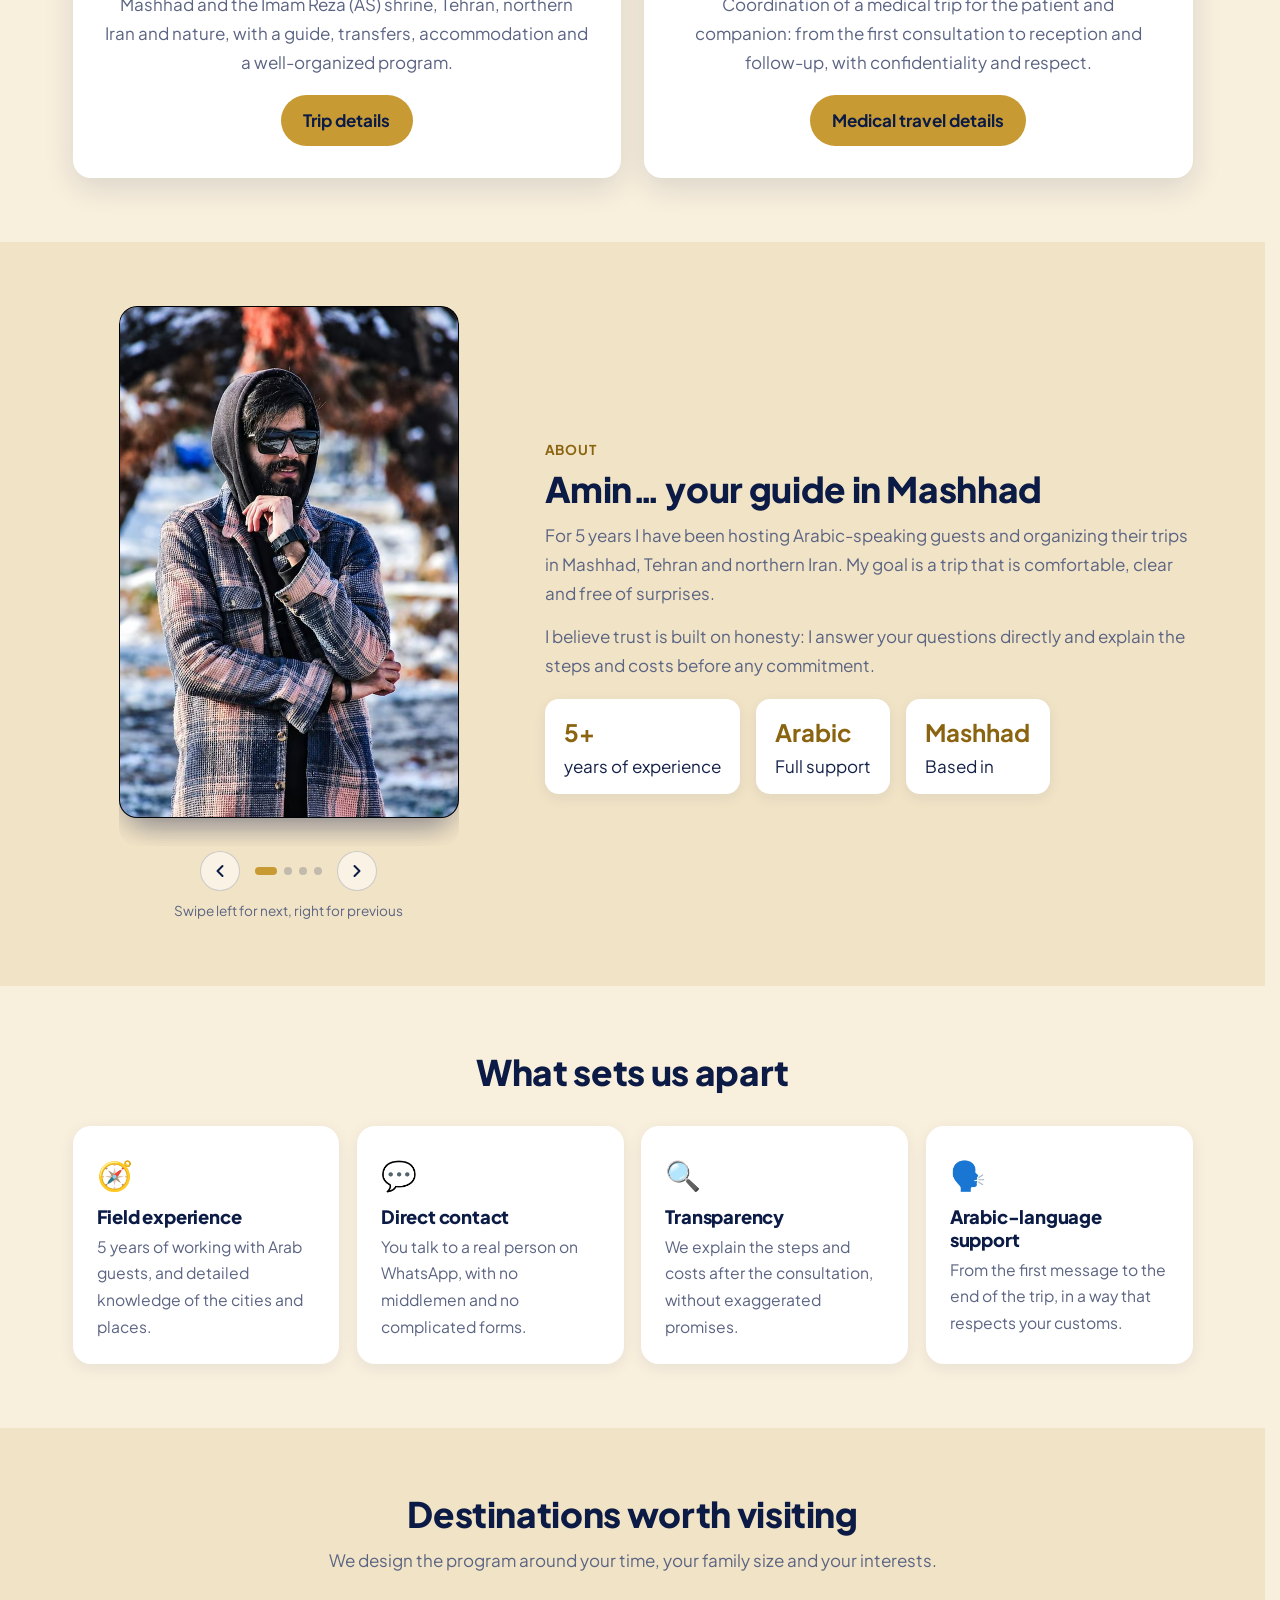
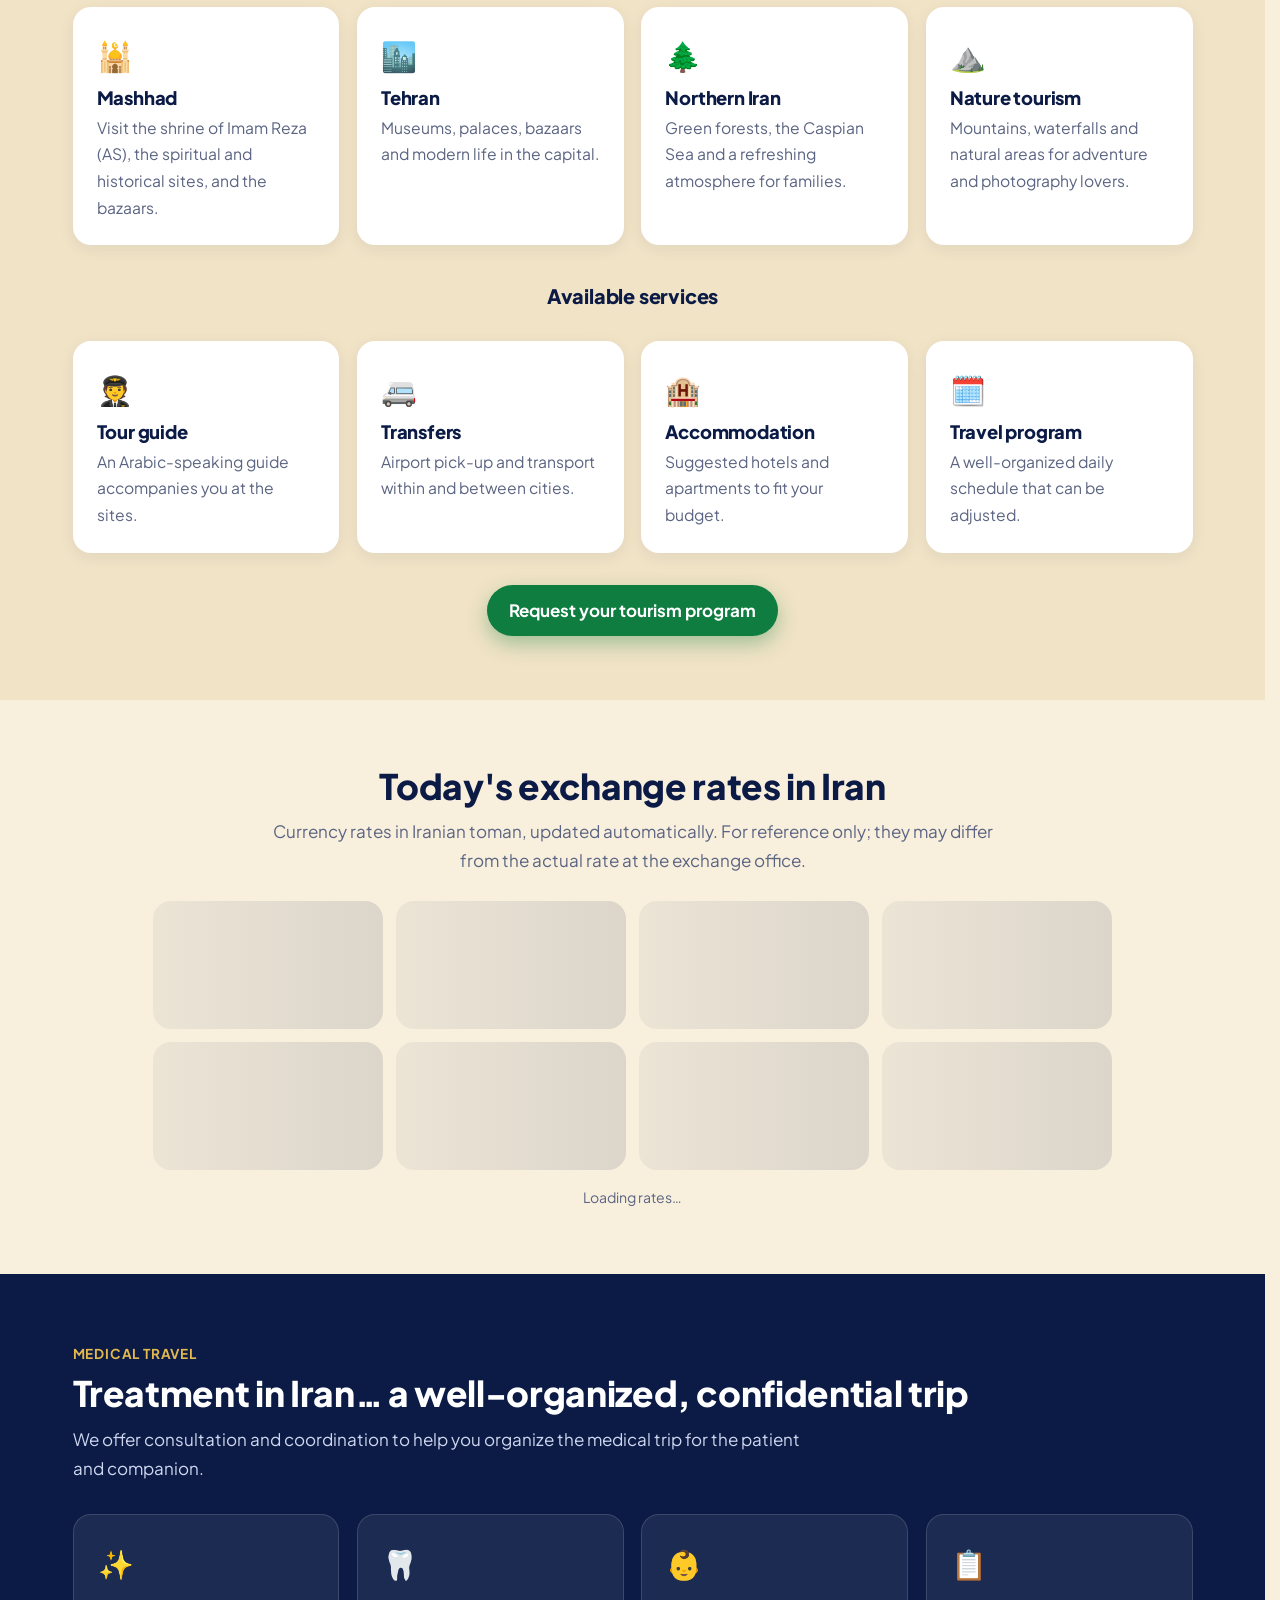
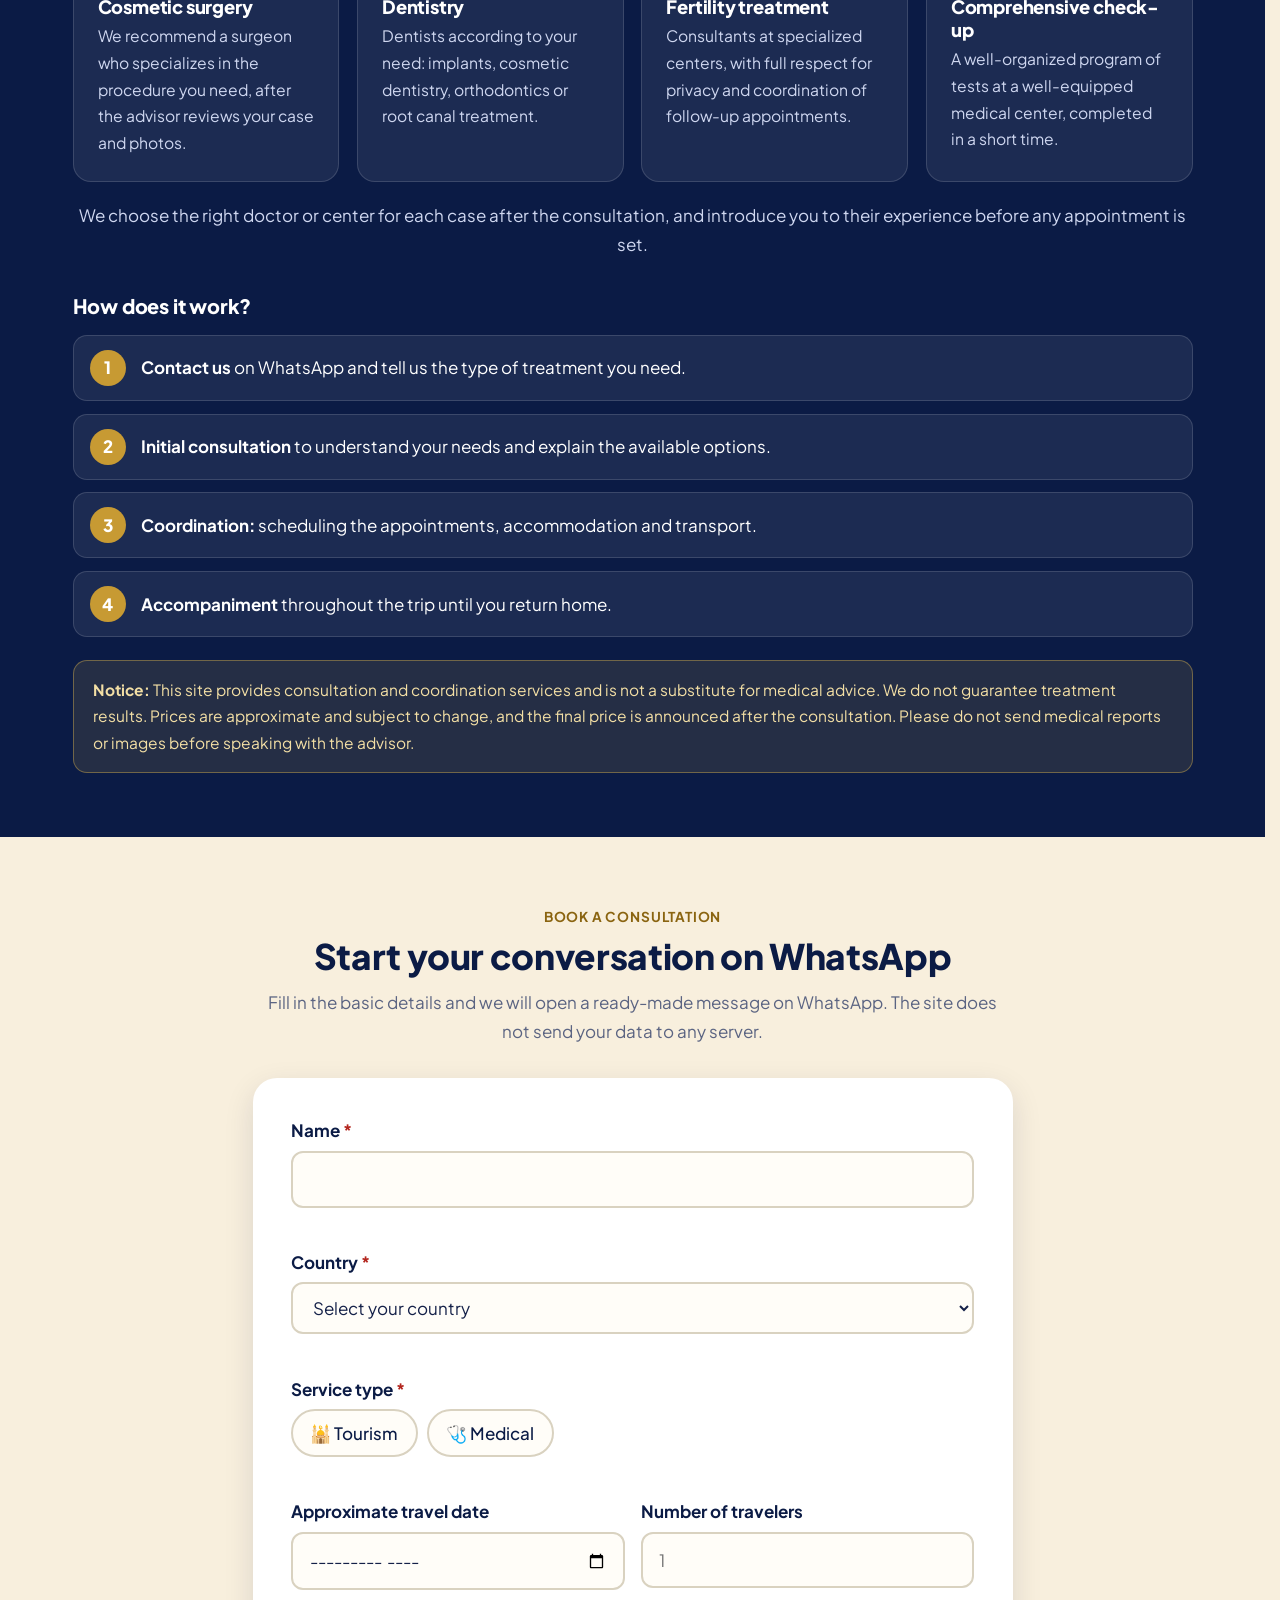
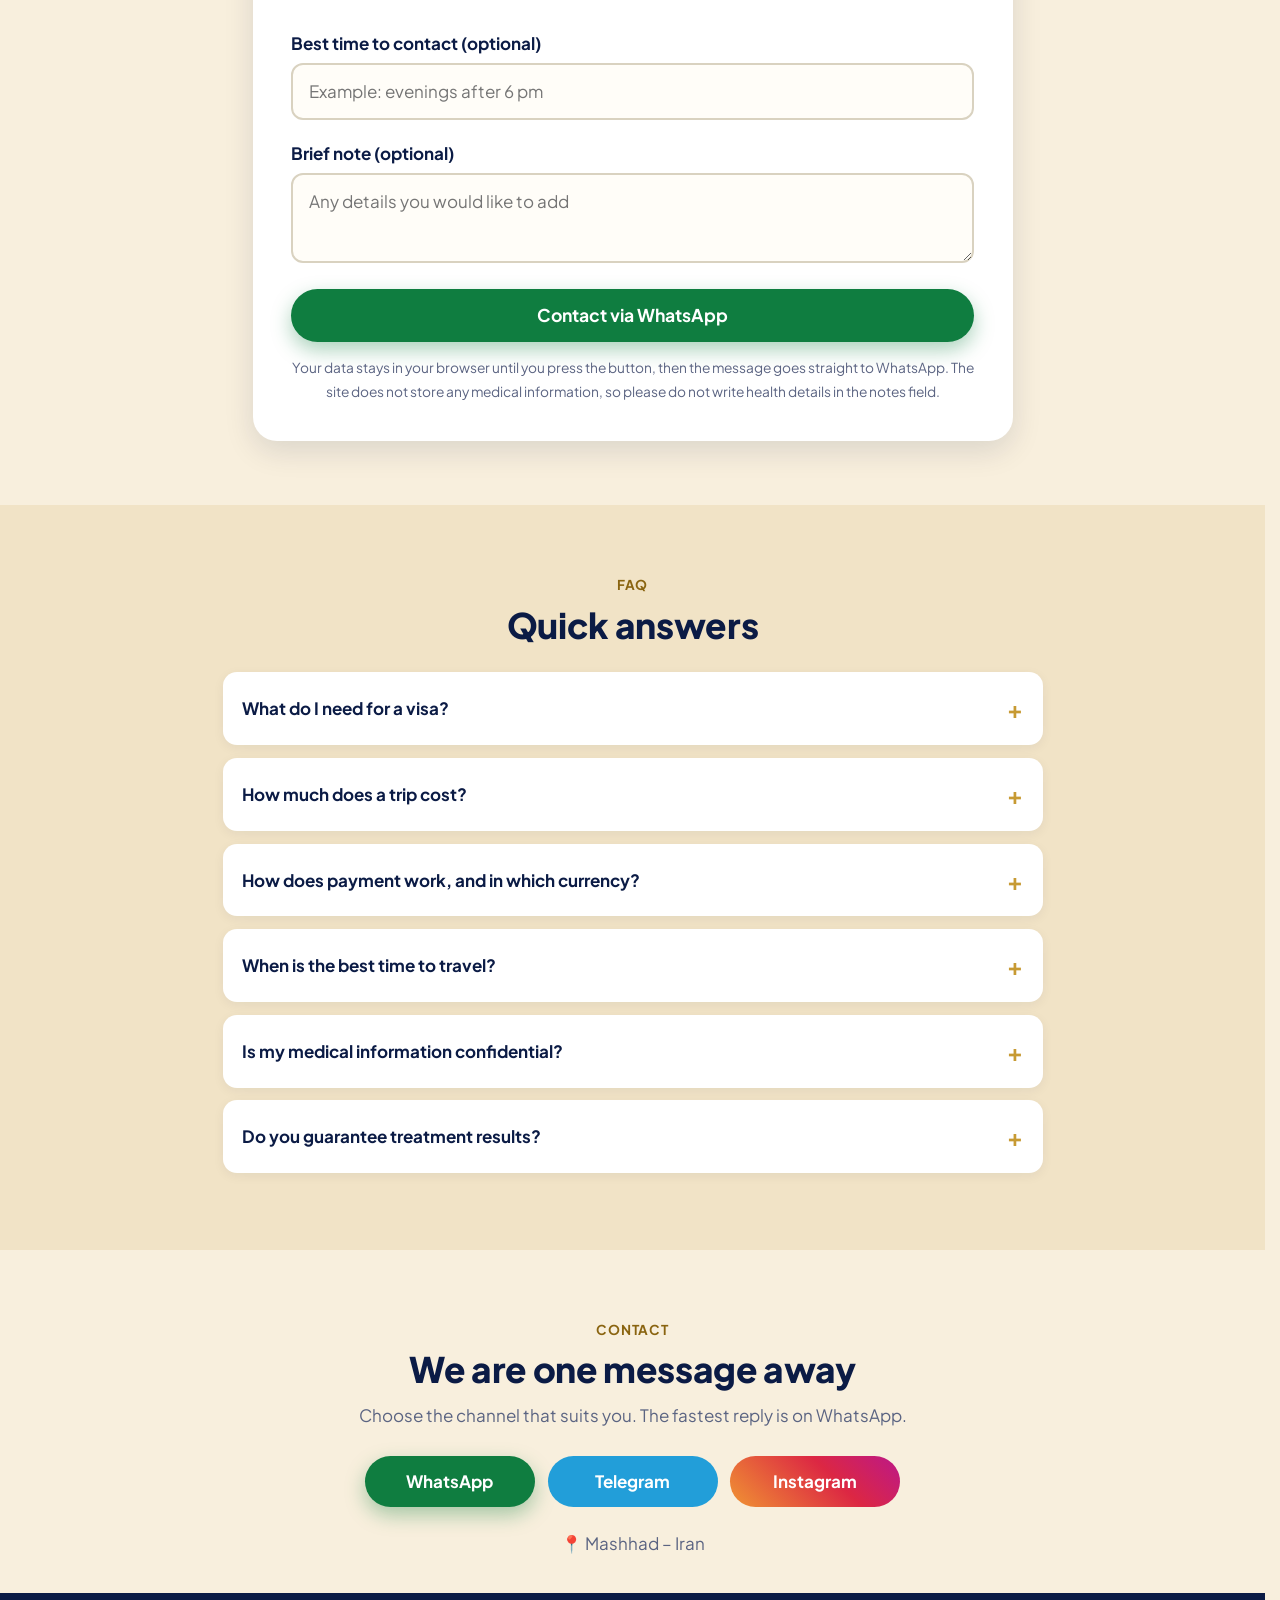
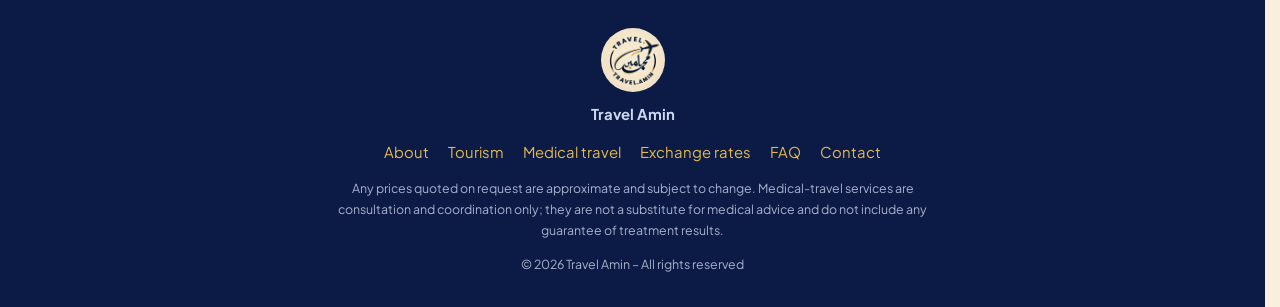
==== commit 87c370f0: "perf: faster loading and modern image formats - intro overlay shortened to ~1.8s, no scrollbar jump " ====
--- a/en/index.html
+++ b/en/index.html
@@ -1,10 +1,10 @@
 <!doctype html>
-<html lang="en" dir="ltr">
+<html lang="en" dir="ltr" data-home>
 <head>
 <meta charset="utf-8">
 <meta name="google-site-verification" content="cm3eL5Jy6Xv6FcwjnSOEqMSKHyD1TACXFL0OjEvYumI" />
 <meta name="google-site-verification" content="googleb2ebb26e5218cbc9" />
-<meta http-equiv="Content-Security-Policy" content="default-src 'self'; script-src 'self'; style-src 'self' https://fonts.googleapis.com; font-src https://fonts.gstatic.com; img-src 'self' data:; connect-src 'self' https://travelamin-rate.mafia099x.workers.dev; base-uri 'self'; form-action 'none'; object-src 'none'">
+<meta http-equiv="Content-Security-Policy" content="default-src 'self'; script-src 'self' 'sha256-wrkAcbnCgxqAE70ulj5LisKI2tnJkz/qDW62uePdLRg='; style-src 'self'; font-src 'self'; img-src 'self' data:; connect-src 'self' https://travelamin-rate.mafia099x.workers.dev; base-uri 'self'; form-action 'none'; object-src 'none'">
 <meta name="referrer" content="strict-origin-when-cross-origin">
 <meta name="viewport" content="width=device-width, initial-scale=1, viewport-fit=cover">
 <title>Tour Guide in Mashhad | Medical Travel in Iran – Travel Amin</title>
@@ -29,12 +29,13 @@
 <meta property="og:locale" content="en_US">
 <meta property="og:locale:alternate" content="ar_AR">
 <meta name="theme-color" content="#0B1B45" id="metaTheme">
-<script src="../assets/js/theme-init.js?v=20261108"></script>
+<script>(function(){var r=document.documentElement,t=null;try{t=localStorage.getItem("ta_theme")}catch(e){}if(t!=="dark"&&t!=="light"){try{t=matchMedia("(prefers-color-scheme: dark)").matches?"dark":"light"}catch(e){t="light"}}r.setAttribute("data-theme",t);var sw=false;try{var v=sessionStorage.getItem("ta_langsw");if(v){sessionStorage.removeItem("ta_langsw");var a=v.split(",");r.style.setProperty("--lx",(+a[0]||0)+"px");r.style.setProperty("--ly",(+a[1]||0)+"px");r.classList.add("lang-in");sw=true;setTimeout(function(){r.classList.remove("lang-in")},1400)}}catch(e){}try{var home=r.hasAttribute("data-home"),en=(r.lang||"").slice(0,2)==="en";if(home&&!en&&localStorage.getItem("ta_lang")==="en"&&!/[?&]lang=ar/.test(location.search)){location.replace("en/"+location.hash);return}var calm=matchMedia("(prefers-reduced-motion: reduce)").matches;if(home&&!calm&&!sw&&sessionStorage.getItem("ta_intro")!=="1"){r.classList.add("intro");setTimeout(function(){r.classList.remove("intro")},4000)}}catch(e){}})();</script>
+<link rel="preload" href="../assets/fonts/pjk-400-latin.woff2" as="font" type="font/woff2" crossorigin>
+<link rel="preload" href="../assets/img/logo.avif" as="image" type="image/avif" fetchpriority="high">
+<link rel="preload" href="../assets/img/logo.webp" as="image" type="image/webp" fetchpriority="high">
+<link rel="preload" href="../assets/img/logo.jpg" as="image" type="image/jpeg" fetchpriority="high">
 <link rel="icon" type="image/png" href="../assets/img/favicon.png">
 <link rel="apple-touch-icon" href="../assets/img/apple-touch-icon.png">
-<link rel="preconnect" href="https://fonts.googleapis.com">
-<link rel="preconnect" href="https://fonts.gstatic.com" crossorigin>
-<link href="https://fonts.googleapis.com/css2?family=Plus+Jakarta+Sans:wght@400;500;700;800&family=Tajawal:wght@400;500;700;800&display=swap" rel="stylesheet">
 <script type="application/ld+json">
 {
   "@context": "https://schema.org",
@@ -135,7 +136,7 @@
   ]
 }
 </script>
-<link rel="stylesheet" href="../assets/css/style.css?v=20261108">
+<link rel="stylesheet" href="../assets/css/style.css?v=20261116">
 </head>
 <body>
 <div id="intro" role="status" aria-live="polite" aria-label="Preparing your trip" dir="ltr">
@@ -144,7 +145,7 @@
   <div class="in-stage in-route" id="inRoute">
     <div class="in-logo" id="inLogoWrap">
       <svg viewBox="0 0 120 120" aria-hidden="true"><circle cx="60" cy="60" r="56" fill="none" stroke="rgba(255,255,255,.16)" stroke-width="3"/><circle id="inRing" cx="60" cy="60" r="56" fill="none" stroke="#E3B94F" stroke-width="3.5" stroke-linecap="round" stroke-dasharray="351.86" stroke-dashoffset="351.86" transform="rotate(-90 60 60)"/></svg>
-      <img id="inLogo" src="../assets/img/logo.jpg" alt="Travel Amin" width="90" height="90">
+      <picture><source type="image/avif" srcset="../assets/img/logo.avif"><source type="image/webp" srcset="../assets/img/logo.webp"><img id="inLogo" src="../assets/img/logo.jpg" alt="Travel Amin" width="90" height="90"></picture>
     </div>
     <p class="in-title" id="inTitle" dir="ltr">Preparing your trip to Iran…</p>
     <div class="in-cards">
@@ -182,7 +183,7 @@
 <header class="site">
   <div class="container nav">
     <a class="brand" href="#top" aria-label="Travel Amin – Home">
-      <img src="../assets/img/logo.jpg" alt="Travel Amin logo" width="48" height="48">
+      <picture><source type="image/avif" srcset="../assets/img/logo.avif"><source type="image/webp" srcset="../assets/img/logo.webp"><img src="../assets/img/logo.jpg" alt="Travel Amin logo" width="48" height="48"></picture>
       <span>Travel Amin</span>
     </a>
     <div class="nav-actions">
@@ -273,7 +274,7 @@
       </div>
       <div class="badges"><span>✔ 5 years of experience</span><span>✔ Arabic-language support</span><span>✔ Direct consultation</span></div>
     </div>
-    <img class="hero-logo" fetchpriority="high" src="../assets/img/logo.jpg" alt="Travel Amin logo: an airplane and Arabic calligraphy" width="340" height="340">
+    <picture><source type="image/avif" srcset="../assets/img/logo.avif"><source type="image/webp" srcset="../assets/img/logo.webp"><img class="hero-logo" fetchpriority="high" src="../assets/img/logo.jpg" alt="Travel Amin logo: an airplane and Arabic calligraphy" width="340" height="340"></picture>
   </div>
 </section>
 
@@ -304,10 +305,10 @@
 <section class="alt" id="about">
   <div class="container about">
     <div class="pwrap"><div class="pstack">
-      <figure class="card pcard"><img src="../assets/img/amin-1.jpg" alt="Amin – photo 1" width="340" height="510" draggable="false"></figure>
-      <figure class="card pcard"><img src="../assets/img/amin-2.jpg" alt="Amin – photo 2" width="340" height="510" draggable="false" loading="lazy"></figure>
-      <figure class="card pcard"><img src="../assets/img/amin-3.jpg" alt="Amin – photo 3" width="340" height="510" draggable="false" loading="lazy"></figure>
-      <figure class="card pcard"><img src="../assets/img/amin-4.jpg" alt="Amin – photo 4" width="340" height="510" draggable="false" loading="lazy"></figure>
+      <figure class="card pcard"><picture><source type="image/avif" srcset="../assets/img/amin-1.avif"><source type="image/webp" srcset="../assets/img/amin-1.webp"><img src="../assets/img/amin-1.jpg" alt="Amin – photo 1" width="340" height="510" draggable="false"></picture></figure>
+      <figure class="card pcard"><picture><source type="image/avif" srcset="../assets/img/amin-2.avif"><source type="image/webp" srcset="../assets/img/amin-2.webp"><img src="../assets/img/amin-2.jpg" alt="Amin – photo 2" width="340" height="510" draggable="false" loading="lazy"></picture></figure>
+      <figure class="card pcard"><picture><source type="image/avif" srcset="../assets/img/amin-3.avif"><source type="image/webp" srcset="../assets/img/amin-3.webp"><img src="../assets/img/amin-3.jpg" alt="Amin – photo 3" width="340" height="510" draggable="false" loading="lazy"></picture></figure>
+      <figure class="card pcard"><picture><source type="image/avif" srcset="../assets/img/amin-4.avif"><source type="image/webp" srcset="../assets/img/amin-4.webp"><img src="../assets/img/amin-4.jpg" alt="Amin – photo 4" width="340" height="510" draggable="false" loading="lazy"></picture></figure>
     </div></div>
     <div>
       <span class="eyebrow">About</span>
@@ -498,7 +499,7 @@
 
 <footer>
   <div class="container">
-    <img src="../assets/img/logo.jpg" alt="Travel Amin Logo" width="64" height="64" loading="lazy" class="u14">
+    <picture><source type="image/avif" srcset="../assets/img/logo.avif"><source type="image/webp" srcset="../assets/img/logo.webp"><img src="../assets/img/logo.jpg" alt="Travel Amin Logo" width="64" height="64" loading="lazy" class="u14"></picture>
     <strong>Travel Amin</strong>
     <div class="foot-links">
   <a href="#about">About</a><a href="#tourism">Tourism</a><a href="#medical">Medical travel</a><a href="#rates">Exchange rates</a><a href="#faq">FAQ</a><a href="#contact">Contact</a>
@@ -514,10 +515,10 @@
 
 
 
-<script src="../assets/js/lang.js?v=20261108" defer></script>
-<script src="../assets/js/config.js?v=20261108" defer></script>
-<script src="../assets/js/intro.js?v=20261108" defer></script>
-<script src="../assets/js/main.js?v=20261108" defer></script>
-<script src="../assets/js/rates.js?v=20261108" defer></script>
+<script src="../assets/js/lang.js?v=20261116" defer></script>
+<script src="../assets/js/config.js?v=20261116" defer></script>
+<script src="../assets/js/intro.js?v=20261116" defer></script>
+<script src="../assets/js/main.js?v=20261116" defer></script>
+<script src="../assets/js/rates.js?v=20261116" defer></script>
 </body>
 </html>
--- a/assets/css/style.css
+++ b/assets/css/style.css
@@ -1,3 +1,17 @@
+/* ===== خطوط مستضافة ذاتيًا (بدل Google Fonts) — تُحمَّل فقط المجموعات المستخدمة ===== */
+@font-face{font-family:'Tajawal';font-style:normal;font-weight:400;font-display:swap;src:url(../fonts/tajawal-400-arabic.woff2) format('woff2');unicode-range:U+0600-06FF, U+0750-077F, U+0870-0891, U+0897-08E1, U+08E3-08FF, U+200C-200E, U+2010-2011, U+204F, U+2E41, U+FB50-FDFF, U+FE70-FE74, U+FE76-FEFC, U+102E0-102FB, U+10E60-10E7E, U+10EC2-10EC7, U+10EC9-10EEE, U+10EF0-10EFF, U+1EE00-1EE03, U+1EE05-1EE1F, U+1EE21-1EE22, U+1EE24, U+1EE27, U+1EE29-1EE32, U+1EE34-1EE37, U+1EE39, U+1EE3B, U+1EE42, U+1EE47, U+1EE49, U+1EE4B, U+1EE4D-1EE4F, U+1EE51-1EE52, U+1EE54, U+1EE57, U+1EE59, U+1EE5B, U+1EE5D, U+1EE5F, U+1EE61-1EE62, U+1EE64, U+1EE67-1EE6A, U+1EE6C-1EE72, U+1EE74-1EE77, U+1EE79-1EE7C, U+1EE7E, U+1EE80-1EE89, U+1EE8B-1EE9B, U+1EEA1-1EEA3, U+1EEA5-1EEA9, U+1EEAB-1EEBB, U+1EEF0-1EEF1;}
+@font-face{font-family:'Tajawal';font-style:normal;font-weight:400;font-display:swap;src:url(../fonts/tajawal-400-latin.woff2) format('woff2');unicode-range:U+0000-00FF, U+0131, U+0152-0153, U+02BB-02BC, U+02C6, U+02DA, U+02DC, U+0304, U+0308, U+0329, U+2000-206F, U+20AC, U+2122, U+2191, U+2193, U+2212, U+2215, U+FEFF, U+FFFD;}
+@font-face{font-family:'Tajawal';font-style:normal;font-weight:500;font-display:swap;src:url(../fonts/tajawal-500-arabic.woff2) format('woff2');unicode-range:U+0600-06FF, U+0750-077F, U+0870-0891, U+0897-08E1, U+08E3-08FF, U+200C-200E, U+2010-2011, U+204F, U+2E41, U+FB50-FDFF, U+FE70-FE74, U+FE76-FEFC, U+102E0-102FB, U+10E60-10E7E, U+10EC2-10EC7, U+10EC9-10EEE, U+10EF0-10EFF, U+1EE00-1EE03, U+1EE05-1EE1F, U+1EE21-1EE22, U+1EE24, U+1EE27, U+1EE29-1EE32, U+1EE34-1EE37, U+1EE39, U+1EE3B, U+1EE42, U+1EE47, U+1EE49, U+1EE4B, U+1EE4D-1EE4F, U+1EE51-1EE52, U+1EE54, U+1EE57, U+1EE59, U+1EE5B, U+1EE5D, U+1EE5F, U+1EE61-1EE62, U+1EE64, U+1EE67-1EE6A, U+1EE6C-1EE72, U+1EE74-1EE77, U+1EE79-1EE7C, U+1EE7E, U+1EE80-1EE89, U+1EE8B-1EE9B, U+1EEA1-1EEA3, U+1EEA5-1EEA9, U+1EEAB-1EEBB, U+1EEF0-1EEF1;}
+@font-face{font-family:'Tajawal';font-style:normal;font-weight:500;font-display:swap;src:url(../fonts/tajawal-500-latin.woff2) format('woff2');unicode-range:U+0000-00FF, U+0131, U+0152-0153, U+02BB-02BC, U+02C6, U+02DA, U+02DC, U+0304, U+0308, U+0329, U+2000-206F, U+20AC, U+2122, U+2191, U+2193, U+2212, U+2215, U+FEFF, U+FFFD;}
+@font-face{font-family:'Tajawal';font-style:normal;font-weight:700;font-display:swap;src:url(../fonts/tajawal-700-arabic.woff2) format('woff2');unicode-range:U+0600-06FF, U+0750-077F, U+0870-0891, U+0897-08E1, U+08E3-08FF, U+200C-200E, U+2010-2011, U+204F, U+2E41, U+FB50-FDFF, U+FE70-FE74, U+FE76-FEFC, U+102E0-102FB, U+10E60-10E7E, U+10EC2-10EC7, U+10EC9-10EEE, U+10EF0-10EFF, U+1EE00-1EE03, U+1EE05-1EE1F, U+1EE21-1EE22, U+1EE24, U+1EE27, U+1EE29-1EE32, U+1EE34-1EE37, U+1EE39, U+1EE3B, U+1EE42, U+1EE47, U+1EE49, U+1EE4B, U+1EE4D-1EE4F, U+1EE51-1EE52, U+1EE54, U+1EE57, U+1EE59, U+1EE5B, U+1EE5D, U+1EE5F, U+1EE61-1EE62, U+1EE64, U+1EE67-1EE6A, U+1EE6C-1EE72, U+1EE74-1EE77, U+1EE79-1EE7C, U+1EE7E, U+1EE80-1EE89, U+1EE8B-1EE9B, U+1EEA1-1EEA3, U+1EEA5-1EEA9, U+1EEAB-1EEBB, U+1EEF0-1EEF1;}
+@font-face{font-family:'Tajawal';font-style:normal;font-weight:700;font-display:swap;src:url(../fonts/tajawal-700-latin.woff2) format('woff2');unicode-range:U+0000-00FF, U+0131, U+0152-0153, U+02BB-02BC, U+02C6, U+02DA, U+02DC, U+0304, U+0308, U+0329, U+2000-206F, U+20AC, U+2122, U+2191, U+2193, U+2212, U+2215, U+FEFF, U+FFFD;}
+@font-face{font-family:'Tajawal';font-style:normal;font-weight:800;font-display:swap;src:url(../fonts/tajawal-800-arabic.woff2) format('woff2');unicode-range:U+0600-06FF, U+0750-077F, U+0870-0891, U+0897-08E1, U+08E3-08FF, U+200C-200E, U+2010-2011, U+204F, U+2E41, U+FB50-FDFF, U+FE70-FE74, U+FE76-FEFC, U+102E0-102FB, U+10E60-10E7E, U+10EC2-10EC7, U+10EC9-10EEE, U+10EF0-10EFF, U+1EE00-1EE03, U+1EE05-1EE1F, U+1EE21-1EE22, U+1EE24, U+1EE27, U+1EE29-1EE32, U+1EE34-1EE37, U+1EE39, U+1EE3B, U+1EE42, U+1EE47, U+1EE49, U+1EE4B, U+1EE4D-1EE4F, U+1EE51-1EE52, U+1EE54, U+1EE57, U+1EE59, U+1EE5B, U+1EE5D, U+1EE5F, U+1EE61-1EE62, U+1EE64, U+1EE67-1EE6A, U+1EE6C-1EE72, U+1EE74-1EE77, U+1EE79-1EE7C, U+1EE7E, U+1EE80-1EE89, U+1EE8B-1EE9B, U+1EEA1-1EEA3, U+1EEA5-1EEA9, U+1EEAB-1EEBB, U+1EEF0-1EEF1;}
+@font-face{font-family:'Tajawal';font-style:normal;font-weight:800;font-display:swap;src:url(../fonts/tajawal-800-latin.woff2) format('woff2');unicode-range:U+0000-00FF, U+0131, U+0152-0153, U+02BB-02BC, U+02C6, U+02DA, U+02DC, U+0304, U+0308, U+0329, U+2000-206F, U+20AC, U+2122, U+2191, U+2193, U+2212, U+2215, U+FEFF, U+FFFD;}
+@font-face{font-family:'Plus Jakarta Sans';font-style:normal;font-weight:400;font-display:swap;src:url(../fonts/pjk-400-latin.woff2) format('woff2');unicode-range:U+0000-00FF, U+0131, U+0152-0153, U+02BB-02BC, U+02C6, U+02DA, U+02DC, U+0304, U+0308, U+0329, U+2000-206F, U+20AC, U+2122, U+2191, U+2193, U+2212, U+2215, U+FEFF, U+FFFD;}
+@font-face{font-family:'Plus Jakarta Sans';font-style:normal;font-weight:500;font-display:swap;src:url(../fonts/pjk-500-latin.woff2) format('woff2');unicode-range:U+0000-00FF, U+0131, U+0152-0153, U+02BB-02BC, U+02C6, U+02DA, U+02DC, U+0304, U+0308, U+0329, U+2000-206F, U+20AC, U+2122, U+2191, U+2193, U+2212, U+2215, U+FEFF, U+FFFD;}
+@font-face{font-family:'Plus Jakarta Sans';font-style:normal;font-weight:700;font-display:swap;src:url(../fonts/pjk-700-latin.woff2) format('woff2');unicode-range:U+0000-00FF, U+0131, U+0152-0153, U+02BB-02BC, U+02C6, U+02DA, U+02DC, U+0304, U+0308, U+0329, U+2000-206F, U+20AC, U+2122, U+2191, U+2193, U+2212, U+2215, U+FEFF, U+FFFD;}
+@font-face{font-family:'Plus Jakarta Sans';font-style:normal;font-weight:800;font-display:swap;src:url(../fonts/pjk-800-latin.woff2) format('woff2');unicode-range:U+0000-00FF, U+0131, U+0152-0153, U+02BB-02BC, U+02C6, U+02DA, U+02DC, U+0304, U+0308, U+0329, U+2000-206F, U+20AC, U+2122, U+2191, U+2193, U+2212, U+2215, U+FEFF, U+FFFD;}
+
 :root{
   --navy:#0B1B45; --navy-2:#13285f; --gold:#C79A33; --gold-2:#E3B94F;
   --cream:#F8EFDD; --cream-2:#F1E3C6; --ink:#142048; --muted:#5b6482;
@@ -5,9 +19,11 @@
   --radius:18px; --shadow:0 10px 30px rgba(11,27,69,.12);
 }
 *{box-sizing:border-box;margin:0}
-html{scroll-behavior:smooth;scroll-padding-top:100px; overflow-x: hidden;}
+html{scroll-behavior:smooth;scroll-padding-top:100px;overflow-x:hidden;scrollbar-gutter:stable}
 body{font-family:"Tajawal","Segoe UI",Tahoma,Arial,sans-serif;background:var(--cream);color:var(--ink);line-height:1.8;font-size:17px;-webkit-text-size-adjust:100%; overflow-x: clip;}
 img{max-width:100%;display:block}
+/* WebP با فالبک JPEG: عنصر <picture> نباید جعبه‌ی جدیدی بسازد */
+picture{display:contents}
 a{color:inherit}
 .container{width:min(1120px,100% - 2rem);margin-inline:auto}
 section{padding-block:4rem}
@@ -293,7 +309,7 @@
 html.intro #intro{display:block}
 #intro{position:fixed;inset:0;z-index:9999;color:#fff;overflow:hidden;
   background:radial-gradient(120% 90% at 50% 100%,#1b3577 0%,#0C1736 55%,#050A1B 100%);
-  clip-path:circle(150% at 50% 50%);transition:clip-path .8s cubic-bezier(.7,0,.3,1)}
+  clip-path:circle(150% at 50% 50%);transition:clip-path .45s cubic-bezier(.7,0,.3,1)}
 #intro.leave{clip-path:circle(0% at 50% 50%)}
 .in-stars{position:absolute;inset:0;pointer-events:none;background:
  radial-gradient(1.6px 1.6px at 12% 10%,rgba(255,255,255,.85),transparent),
@@ -422,3 +438,8 @@
 @keyframes langLogoOut{from{opacity:1;transform:scale(1)}to{opacity:0;transform:scale(1.18)}}
 @media(prefers-reduced-motion:reduce){html::before,html::after{display:none!important}}
 header.site .lang-btn{min-width:58px;padding:0}
+
+/* شعار در انیمیشن تغییر زبان: WebP با فالبک JPEG */
+@supports (background-image:image-set(url(x) type("image/webp"))){
+  html::before{background-image:image-set(url("../img/logo.webp") type("image/webp"))}
+}
